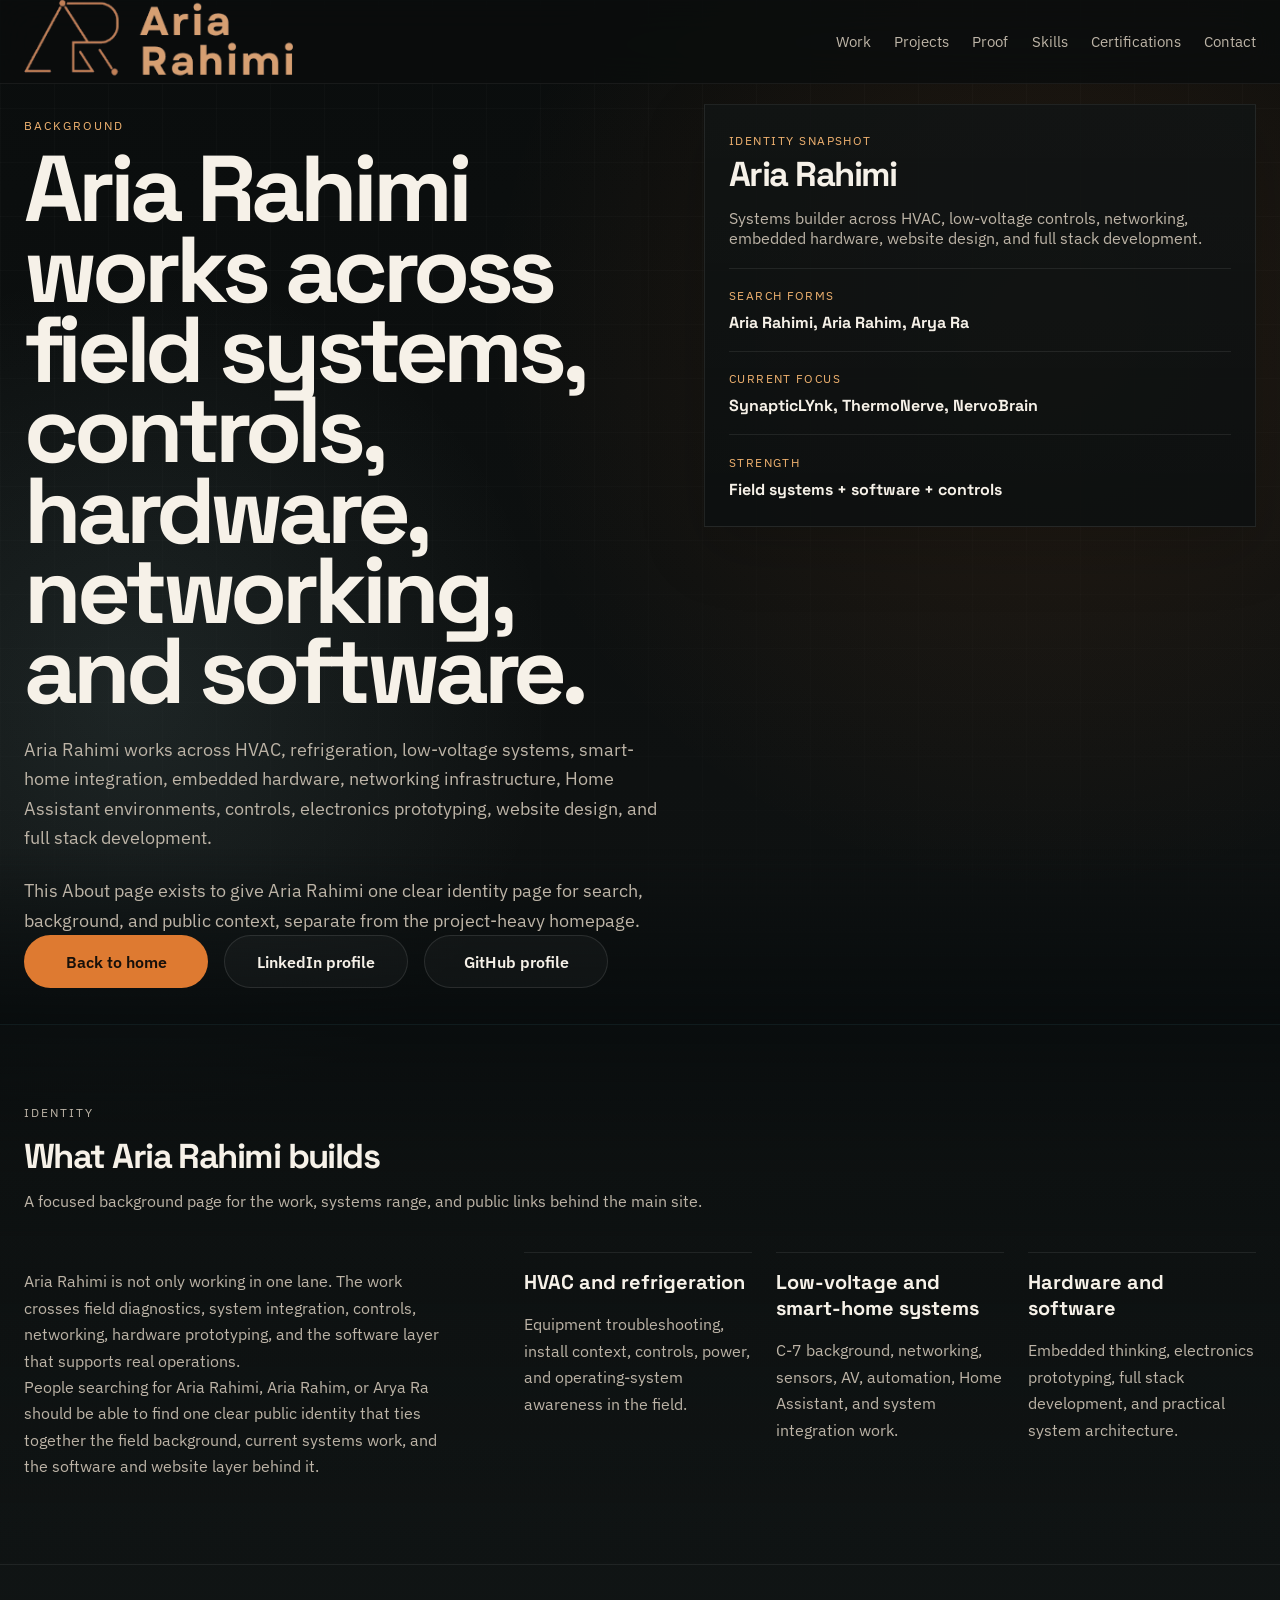
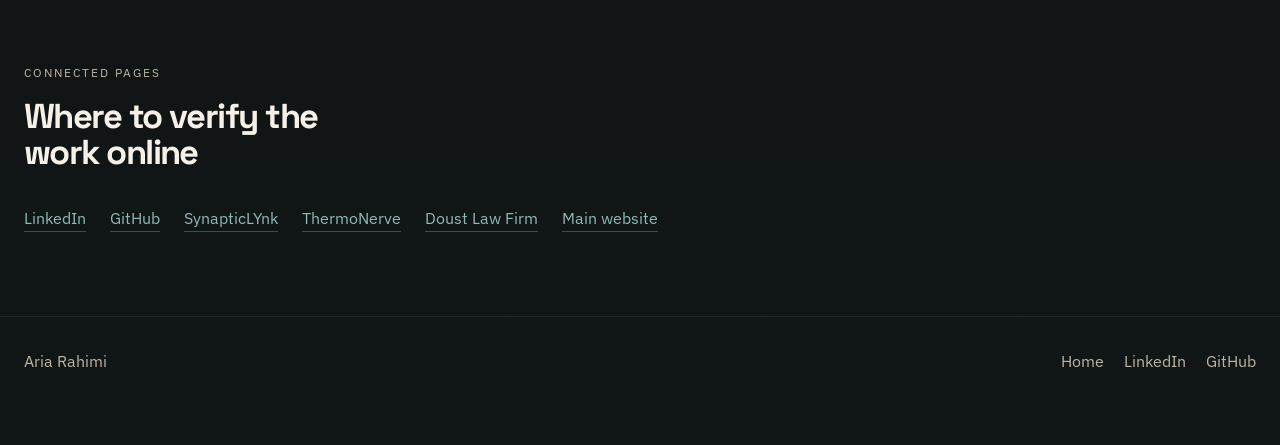
==== about-aria-rahimi.html @ 924e5dc5 "Refine about page layout and favicon" ====
<!DOCTYPE html>
<html lang="en">
<head>
  <meta charset="UTF-8">
  <meta name="viewport" content="width=device-width, initial-scale=1.0">
  <title>About Aria Rahimi | HVAC, Low Voltage, Networking, Embedded Systems, Full Stack Development</title>
  <meta
    name="description"
    content="About Aria Rahimi, also searched as Aria Rahim and Arya Ra, a systems builder working across HVAC, low-voltage systems, networking, smart-home integration, embedded hardware, website design, and full stack development."
  >
  <meta name="author" content="Aria Rahimi">
  <meta name="robots" content="index, follow">
  <meta name="theme-color" content="#101313">
  <link rel="canonical" href="https://ariarahimi.com/about-aria-rahimi.html">
  <meta property="og:title" content="About Aria Rahimi | HVAC, Low Voltage, Networking, Embedded Systems, Full Stack Development">
  <meta
    property="og:description"
    content="About Aria Rahimi, a systems builder across HVAC, refrigeration, low-voltage systems, embedded hardware, networking, website design, and full stack development."
  >
  <meta property="og:type" content="profile">
  <meta property="og:url" content="https://ariarahimi.com/about-aria-rahimi.html">
  <meta property="og:image" content="https://ariarahimi.com/og-image.svg">
  <meta property="og:image:alt" content="Aria Rahimi systems builder preview">
  <meta name="twitter:card" content="summary_large_image">
  <meta name="twitter:title" content="About Aria Rahimi | HVAC, Low Voltage, Networking, Embedded Systems, Full Stack Development">
  <meta
    name="twitter:description"
    content="Identity and background page for Aria Rahimi, also searched as Aria Rahim and Arya Ra, across field systems, controls, hardware, networking, website design, and software."
  >
  <meta name="twitter:image" content="https://ariarahimi.com/og-image.svg">
  <link rel="preconnect" href="https://fonts.googleapis.com">
  <link rel="preconnect" href="https://fonts.gstatic.com" crossorigin>
  <link
    href="https://fonts.googleapis.com/css2?family=IBM+Plex+Sans:wght@400;500;600&family=Space+Grotesk:wght@500;700&display=swap"
    rel="stylesheet"
  >
  <link rel="icon" type="image/svg+xml" href="favicon.svg">
  <link rel="stylesheet" href="styles.css">
  <script type="application/ld+json">
    {
      "@context": "https://schema.org",
      "@type": "ProfilePage",
      "@id": "https://ariarahimi.com/about-aria-rahimi.html#page",
      "url": "https://ariarahimi.com/about-aria-rahimi.html",
      "name": "About Aria Rahimi",
      "mainEntity": {
        "@type": "Person",
        "@id": "https://ariarahimi.com/#person",
        "name": "Aria Rahimi",
        "alternateName": ["Aria Rahim", "Arya Ra"],
        "jobTitle": "Systems Builder",
        "description": "Aria Rahimi is a systems builder working across HVAC, refrigeration, low-voltage controls, embedded hardware, networking, smart-home systems, website design, and full stack development.",
        "knowsAbout": [
          "HVAC",
          "Refrigeration",
          "Low-voltage systems",
          "Smart-home integration",
          "Networking",
          "Embedded systems",
          "Website design",
          "Full stack development",
          "Home Assistant",
          "Electronics prototyping"
        ],
        "sameAs": [
          "https://github.com/khalkhali",
          "https://www.linkedin.com/in/arya-ra-96177697/",
          "https://synapticlynk.com/",
          "https://thermonerv.com/"
        ]
      }
    }
  </script>
</head>
<body class="about-page">
  <header class="site-header">
    <div class="header-inner">
      <a class="brand" href="index.html" aria-label="Aria Rahimi home">
        <img class="brand-mark" src="assets/aria-rahimi-logo-header.png" alt="Aria Rahimi">
        <span class="sr-only">Aria Rahimi</span>
      </a>
      <nav class="site-nav" aria-label="Primary">
        <a href="index.html#work">Work</a>
        <a href="index.html#projects">Projects</a>
        <a href="index.html#proof">Proof</a>
        <a href="index.html#skills">Skills</a>
        <a href="index.html#certifications">Certifications</a>
        <a href="index.html#contact">Contact</a>
      </nav>
    </div>
  </header>

  <main>
    <section class="hero reveal about-hero">
      <div class="hero-inner">
        <div class="hero-copy">
          <p class="eyebrow">Background</p>
          <h1>Aria Rahimi works across field systems, controls, hardware, networking, and software.</h1>
          <p class="hero-text">
            Aria Rahimi works across HVAC, refrigeration, low-voltage systems, smart-home integration, embedded hardware,
            networking infrastructure, Home Assistant environments, controls, electronics prototyping, website design, and full stack development.
          </p>
          <p class="hero-text">
            This About page exists to give Aria Rahimi one clear identity page for search, background, and public context, separate from the project-heavy homepage.
          </p>
          <div class="hero-actions">
            <a class="button button-primary" href="index.html">Back to home</a>
            <a class="button button-secondary" href="https://www.linkedin.com/in/arya-ra-96177697/" target="_blank" rel="noreferrer">LinkedIn profile</a>
            <a class="button button-secondary" href="https://github.com/khalkhali" target="_blank" rel="noreferrer">GitHub profile</a>
          </div>
        </div>

        <div class="hero-canvas" aria-hidden="true">
          <div class="about-identity-panel">
            <span class="contact-label">Identity snapshot</span>
            <h2>Aria Rahimi</h2>
            <p>Systems builder across HVAC, low-voltage controls, networking, embedded hardware, website design, and full stack development.</p>
            <div class="about-identity-grid">
              <div>
                <span class="surface-label">Search forms</span>
                <strong>Aria Rahimi, Aria Rahim, Arya Ra</strong>
              </div>
              <div>
                <span class="surface-label">Current focus</span>
                <strong>SynapticLYnk, ThermoNerve, NervoBrain</strong>
              </div>
              <div>
                <span class="surface-label">Strength</span>
                <strong>Field systems + software + controls</strong>
              </div>
            </div>
          </div>
        </div>
      </div>
    </section>

    <section class="section reveal">
      <div class="section-inner">
        <div class="section-heading">
          <p class="eyebrow">Identity</p>
          <h2>What Aria Rahimi builds</h2>
          <p>A focused background page for the work, systems range, and public links behind the main site.</p>
        </div>
        <div class="work-layout">
          <div class="work-intro">
          <p>
            Aria Rahimi is not only working in one lane. The work crosses field diagnostics, system integration,
            controls, networking, hardware prototyping, and the software layer that supports real operations.
          </p>
          <p>
            People searching for Aria Rahimi, Aria Rahim, or Arya Ra should be able to find one clear public identity that ties together the field background,
            current systems work, and the software and website layer behind it.
          </p>
          </div>
          <div class="work-grid">
            <div>
              <h3>HVAC and refrigeration</h3>
              <p>Equipment troubleshooting, install context, controls, power, and operating-system awareness in the field.</p>
            </div>
            <div>
              <h3>Low-voltage and smart-home systems</h3>
              <p>C-7 background, networking, sensors, AV, automation, Home Assistant, and system integration work.</p>
            </div>
            <div>
              <h3>Hardware and software</h3>
              <p>Embedded thinking, electronics prototyping, full stack development, and practical system architecture.</p>
            </div>
          </div>
        </div>
      </div>
    </section>

    <section class="section reveal">
      <div class="section-inner public-surfaces">
        <div class="section-heading">
          <p class="eyebrow">Connected pages</p>
          <h2>Where to verify the work online</h2>
        </div>
        <div class="proof-links">
          <a href="https://www.linkedin.com/in/arya-ra-96177697/" target="_blank" rel="noreferrer">LinkedIn</a>
          <a href="https://github.com/khalkhali" target="_blank" rel="noreferrer">GitHub</a>
          <a href="https://synapticlynk.com/" target="_blank" rel="noreferrer">SynapticLYnk</a>
          <a href="https://thermonerv.com/" target="_blank" rel="noreferrer">ThermoNerve</a>
          <a href="https://www.doustlawfirm.com/" target="_blank" rel="noreferrer">Doust Law Firm</a>
          <a href="index.html">Main website</a>
        </div>
      </div>
    </section>
  </main>

  <footer class="site-footer">
      <div class="footer-inner">
        <p>Aria Rahimi</p>
        <div class="footer-links">
          <a href="index.html">Home</a>
          <a href="https://www.linkedin.com/in/arya-ra-96177697/" target="_blank" rel="noreferrer">LinkedIn</a>
          <a href="https://github.com/khalkhali" target="_blank" rel="noreferrer">GitHub</a>
        </div>
      </div>
  </footer>

  <script src="script.js"></script>
</body>
</html>
---- styles.css ----
:root {
  --bg: #0e1111;
  --bg-deep: #090b0b;
  --surface: rgba(255, 255, 255, 0.035);
  --surface-strong: rgba(255, 255, 255, 0.055);
  --line: rgba(255, 255, 255, 0.1);
  --line-strong: rgba(255, 255, 255, 0.18);
  --text: #f6f1e8;
  --muted: #bdb4a7;
  --accent: #de7a31;
  --accent-soft: #f0b270;
  --cool: #90b9ba;
  --section-max: 1320px;
}

* {
  box-sizing: border-box;
}

html {
  scroll-behavior: smooth;
}

body {
  margin: 0;
  min-height: 100vh;
  font-family: "IBM Plex Sans", sans-serif;
  color: var(--text);
  background:
    radial-gradient(circle at 82% 16%, rgba(222, 122, 49, 0.12), transparent 28%),
    radial-gradient(circle at 10% 34%, rgba(144, 185, 186, 0.12), transparent 24%),
    linear-gradient(180deg, #0a0d0d 0%, #0e1111 38%, #111616 100%);
}

body::before {
  content: "";
  position: fixed;
  inset: 0;
  pointer-events: none;
  background-image:
    linear-gradient(rgba(255, 255, 255, 0.022) 1px, transparent 1px),
    linear-gradient(90deg, rgba(255, 255, 255, 0.022) 1px, transparent 1px);
  background-size: 54px 54px;
  mask-image: linear-gradient(180deg, rgba(0, 0, 0, 0.95), rgba(0, 0, 0, 0.35));
}

.site-header {
  position: sticky;
  top: 0;
  z-index: 20;
  border-bottom: 1px solid rgba(255, 255, 255, 0.06);
  backdrop-filter: blur(18px);
  background: rgba(10, 13, 13, 0.8);
}

.header-inner,
.section-inner,
.footer-inner {
  width: min(calc(100% - 3rem), var(--section-max));
  margin: 0 auto;
}

.header-inner {
  min-height: 82px;
  display: flex;
  justify-content: space-between;
  align-items: center;
  gap: 2rem;
}

.brand,
.site-nav a,
.proof-links a,
.footer-links a {
  color: var(--text);
  text-decoration: none;
}

.brand {
  display: flex;
  align-items: center;
  flex-shrink: 0;
}

.brand-mark {
  display: block;
  width: clamp(12.5rem, 21vw, 18.25rem);
  height: auto;
}

.brand-name,
.brand-role {
  display: block;
}

.brand-name {
  font-family: "Space Grotesk", sans-serif;
  font-size: 1.2rem;
  letter-spacing: -0.03em;
}

.brand-role {
  margin-top: 0.2rem;
  color: var(--muted);
  font-size: 0.72rem;
  letter-spacing: 0.14em;
  text-transform: uppercase;
}

.sr-only {
  position: absolute;
  width: 1px;
  height: 1px;
  padding: 0;
  margin: -1px;
  overflow: hidden;
  clip: rect(0, 0, 0, 0);
  white-space: nowrap;
  border: 0;
}

.site-nav {
  display: flex;
  align-items: center;
  gap: 1.45rem;
  flex-wrap: wrap;
}

.site-nav a {
  color: var(--muted);
  font-size: 0.95rem;
}

.hero {
  position: relative;
  min-height: calc(100svh - 82px);
  padding: 0.6rem 0 1.6rem;
  overflow: clip;
}

.hero-inner {
  width: min(calc(100% - 3rem), calc(var(--section-max) + 100px));
  margin: 0 auto;
  position: relative;
  z-index: 2;
  min-height: max(calc(100svh - 82px - 0.2rem), 42rem);
  display: flex;
  align-items: flex-start;
}

.hero-copy {
  position: relative;
  z-index: 3;
  width: 100%;
  display: grid;
  grid-template-columns: 1fr;
  grid-template-rows: auto auto 1fr;
  align-items: stretch;
  min-height: 100%;
  padding: 0.85rem 0 0.25rem;
  text-align: left;
}

.hero-copy-primary {
  grid-row: 1;
  justify-self: start;
  align-self: start;
  max-width: 43rem;
  margin-bottom: 0;
}

.hero-copy-secondary {
  grid-row: 2;
  justify-self: center;
  width: min(100%, 46rem);
  display: flex;
  flex-direction: column;
  align-items: center;
  margin-top: clamp(0.7rem, 2.8vh, 1.7rem);
  text-align: center;
}

.hero-tech-stack {
  position: absolute;
  top: 4.2rem;
  right: 0;
  z-index: 3;
  width: min(31rem, 35vw);
  display: flex;
  flex-direction: column;
  align-items: flex-start;
  gap: 1rem;
}

.hero-tech-kicker {
  color: rgba(192, 238, 245, 0.78);
  font-size: 0.78rem;
  letter-spacing: 0.16em;
  text-transform: uppercase;
}

.hero-tech-orbit {
  position: relative;
  width: 100%;
  aspect-ratio: 1;
}

.hero-tech-rings {
  position: absolute;
  inset: 0;
  width: 100%;
  height: 100%;
  overflow: visible;
  animation: orbit-drift 30s linear infinite;
}

.hero-tech-ring,
.hero-tech-axis {
  fill: none;
  stroke-linecap: round;
}

.hero-tech-ring-outer {
  stroke: rgba(222, 122, 49, 0.28);
  stroke-width: 8.5;
  stroke-dasharray: 10 18;
}

.hero-tech-ring-mid {
  stroke: rgba(240, 178, 112, 0.24);
  stroke-width: 7.25;
}

.hero-tech-ring-core {
  stroke: rgba(255, 179, 71, 0.24);
  stroke-width: 6.25;
}

.hero-tech-axis {
  stroke: rgba(240, 178, 112, 0.3);
  stroke-width: 6.75;
}

.hero-tech-node-dot {
  fill: #f0b270;
  filter: drop-shadow(0 0 8px rgba(240, 178, 112, 0.82));
}

.hero-tech-node-dot-warm {
  fill: #df7d31;
  filter: drop-shadow(0 0 8px rgba(223, 125, 49, 0.78));
}

.hero-tech-core {
  position: absolute;
  inset: 50% auto auto 50%;
  width: 10.8rem;
  padding: 1rem 1rem 0.95rem;
  border: 1px solid rgba(240, 178, 112, 0.22);
  background:
    linear-gradient(180deg, rgba(255, 255, 255, 0.03), rgba(255, 255, 255, 0.008)),
    rgba(8, 12, 14, 0.5);
  backdrop-filter: blur(12px);
  box-shadow: 0 16px 38px rgba(0, 0, 0, 0.14);
  text-align: center;
  transform: translate(-50%, -50%);
}

.hero-tech-core span {
  color: rgba(240, 206, 163, 0.8);
  font-size: 0.72rem;
  letter-spacing: 0.14em;
  text-transform: uppercase;
}

.hero-tech-core strong {
  display: block;
  margin-top: 0.45rem;
  font-size: 1.28rem;
  letter-spacing: -0.03em;
}

.hero-tech-core p {
  margin: 0.45rem 0 0;
  color: var(--muted);
  font-size: 0.82rem;
  line-height: 1.5;
}

.hero-tech-track {
  position: absolute;
  inset: 0;
  animation-timing-function: linear;
  animation-iteration-count: infinite;
}

.hero-tech-track-outer {
  animation-name: tech-orbit;
  animation-duration: 30s;
}

.hero-tech-track-mid {
  animation-name: tech-orbit-reverse;
  animation-duration: 26s;
}

.hero-tech-track-diagonal {
  animation-name: tech-orbit;
  animation-duration: 34s;
}

.hero-tech-track-slow {
  animation-duration: 34s;
}

.hero-tech-track-fast {
  animation-duration: 24s;
}

.hero-tech-track-reverse {
  animation-name: tech-orbit-reverse;
}

.hero-tech-track-outer .hero-tech-node {
  animation: tech-counter-orbit 30s linear infinite;
}

.hero-tech-track-mid .hero-tech-node {
  animation: tech-counter-orbit-reverse 26s linear infinite;
}

.hero-tech-track-diagonal .hero-tech-node {
  animation: tech-counter-orbit 24s linear infinite;
}

.hero-tech-node {
  position: absolute;
  width: 11.8rem;
  padding: 0.9rem 1rem 0.8rem;
  border: 1px solid rgba(240, 178, 112, 0.16);
  background:
    linear-gradient(180deg, rgba(255, 255, 255, 0.032), rgba(255, 255, 255, 0.01)),
    rgba(8, 12, 14, 0.46);
  backdrop-filter: blur(10px);
  box-shadow: 0 14px 34px rgba(0, 0, 0, 0.14);
  transform-origin: center center;
}

.hero-tech-node strong {
  display: block;
  font-size: 1.08rem;
  letter-spacing: -0.02em;
}

.hero-tech-node span {
  display: block;
  margin-top: 0.3rem;
  color: var(--muted);
  font-size: 0.84rem;
  line-height: 1.45;
}

.hero-tech-node-top {
  top: 0.25rem;
  left: 50%;
  transform: translateX(-50%);
}

.hero-tech-node-right {
  top: 4.9rem;
  right: -1rem;
}

.hero-tech-node-left {
  left: -1rem;
  bottom: 2rem;
}

.hero::after {
  content: "";
  position: absolute;
  left: 0;
  right: 0;
  bottom: -1px;
  height: 11rem;
  z-index: 1;
  pointer-events: none;
  background: linear-gradient(
    180deg,
    rgba(9, 13, 14, 0) 0%,
    rgba(9, 13, 14, 0.46) 42%,
    rgba(8, 12, 13, 0.92) 100%
  );
}

.eyebrow {
  margin: 0 0 1rem;
  color: var(--accent-soft);
  font-size: 0.78rem;
  letter-spacing: 0.16em;
  text-transform: uppercase;
}

h1,
h2,
h3,
strong {
  font-family: "Space Grotesk", sans-serif;
}

h1 {
  margin: 0;
  max-width: 12ch;
  font-size: clamp(3.35rem, 7.3vw, 6.35rem);
  line-height: 0.86;
  letter-spacing: -0.055em;
  text-align: left;
}

h2 {
  margin: 0;
  font-size: clamp(2.05rem, 2.7vw, 3.2rem);
  line-height: 1.04;
  letter-spacing: -0.045em;
}

h3 {
  margin: 0 0 0.5rem;
  font-size: 1.25rem;
}

.hero-text,
.section p,
.project-body p,
.background-list,
.contact-note,
.systems-copy p {
  color: var(--muted);
  line-height: 1.65;
}

.hero-text {
  max-width: 39rem;
  margin: 1.45rem 0 0;
  font-size: 1.12rem;
  text-align: left;
}

.hero-text-secondary {
  margin: 0 auto 1.2rem;
  text-align: center;
}

.hero-actions {
  display: flex;
  gap: 1rem;
  flex-wrap: wrap;
  justify-content: center;
  margin-top: 0;
}

.button {
  display: inline-flex;
  align-items: center;
  justify-content: center;
  min-width: 11.5rem;
  padding: 0.95rem 1.3rem;
  border-radius: 999px;
  border: 1px solid transparent;
  font-weight: 600;
  text-decoration: none;
}

.button-primary {
  background: var(--accent);
  color: #17100a;
}

.button-secondary {
  color: var(--text);
  background: rgba(255, 255, 255, 0.03);
  border-color: var(--line);
}

.hero-signals {
  display: flex;
  gap: 0.8rem;
  flex-wrap: wrap;
  justify-content: center;
  margin-top: 1.35rem;
}

.hero-signals span,
.systems-track span {
  padding: 0.55rem 0.82rem;
  border: 1px solid rgba(255, 255, 255, 0.08);
  background: rgba(255, 255, 255, 0.03);
  color: var(--muted);
  text-transform: lowercase;
}

.hero-canvas {
  position: absolute;
  inset: -1.5rem -8vw 0;
  z-index: 1;
  pointer-events: none;
  overflow: hidden;
  opacity: 0.78;
}

.hero-canvas-glow {
  position: absolute;
  inset: -4% -2%;
  border-radius: 999px;
  background:
    radial-gradient(circle at 52% 18%, rgba(255, 179, 71, 0.14), transparent 24%),
    radial-gradient(circle at 72% 42%, rgba(223, 125, 49, 0.13), transparent 18%),
    radial-gradient(circle at 36% 74%, rgba(240, 178, 112, 0.1), transparent 20%);
  filter: blur(64px);
}

.hero-graphic {
  position: absolute;
  top: 50%;
  left: 50%;
  z-index: 1;
  width: clamp(104rem, 138vw, 184rem);
  height: auto;
  max-width: none;
  overflow: visible;
  opacity: 0.9;
  transform: translate(-50%, -50%);
}

.pcb-grid-line,
.pcb-trace,
.pcb-trace-live,
.pcb-bus,
.pcb-branch {
  fill: none;
  stroke-linecap: round;
  stroke-linejoin: round;
}

.pcb-board {
  fill: rgba(8, 14, 20, 0.72);
  stroke: rgba(240, 178, 112, 0.2);
  stroke-width: 2;
}

.pcb-board-inner {
  fill: rgba(9, 16, 22, 0.82);
  stroke: rgba(255, 255, 255, 0.06);
  stroke-width: 1.5;
}

.pcb-board-bloom {
  animation: pulse-glow 4.8s ease-in-out infinite;
}

.pcb-grid-line {
  stroke: rgba(137, 106, 76, 0.22);
  stroke-width: 0.75;
}

.pcb-trace,
.pcb-branch {
  stroke: rgba(122, 94, 67, 0.5);
  stroke-width: 2.6;
}

.pcb-bus {
  stroke: rgba(240, 178, 112, 0.14);
  stroke-width: 1.3;
  stroke-dasharray: 4 16;
}

.pcb-bus.faint {
  opacity: 0.56;
}

.pcb-trace-live {
  stroke: url(#pcb-trace-gradient);
  stroke-width: 1.55;
  stroke-dasharray: 10 180;
  animation: trace-run 5.4s linear infinite;
  filter: drop-shadow(0 0 6px rgba(223, 125, 49, 0.5));
}

.trace-delay-1 { animation-delay: 0.45s; }
.trace-delay-2 { animation-delay: 0.9s; }
.trace-delay-3 { animation-delay: 1.3s; }
.trace-delay-4 { animation-delay: 1.75s; }

.section {
  position: relative;
  padding: 5.25rem 0;
  border-top: 1px solid rgba(255, 255, 255, 0.07);
}

.hero + .section {
  padding-top: 4rem;
  border-top-color: rgba(114, 211, 225, 0.08);
  background: linear-gradient(
    180deg,
    rgba(8, 12, 13, 0.72) 0%,
    rgba(10, 14, 14, 0.32) 26%,
    rgba(14, 17, 17, 0) 100%
  );
}

.section-heading {
  margin-bottom: 2.35rem;
  text-align: left;
}

.section h2 {
  max-width: 19ch;
  text-wrap: pretty;
}

.section-heading .eyebrow,
.section-heading p {
  text-align: left;
}

.section-heading p {
  max-width: 44rem;
  margin-top: 0.85rem;
}

.work-layout {
  display: grid;
  grid-template-columns: 0.78fr 1.22fr;
  gap: 2rem;
  align-items: start;
}

.work-intro {
  padding-top: 1rem;
}

.work-intro p {
  max-width: 26rem;
  margin: 0;
}

.work-grid {
  display: grid;
  grid-template-columns: repeat(3, minmax(0, 1fr));
  gap: 1.5rem;
}

.work-grid > div {
  padding-top: 1rem;
  border-top: 1px solid rgba(255, 255, 255, 0.08);
}

.reality-strip,
.systems-track {
  display: flex;
  gap: 0.8rem;
  flex-wrap: wrap;
}

.reality-strip {
  margin-top: 1.8rem;
}

.reality-strip span {
  padding: 0.58rem 0.82rem;
  border: 1px solid rgba(255, 255, 255, 0.08);
  background: rgba(255, 255, 255, 0.02);
  color: var(--muted);
  font-size: 0.9rem;
}

.projects-list {
  margin-top: 0.8rem;
}

.project-row {
  display: grid;
  grid-template-columns: 5rem 1fr 12rem;
  gap: 1rem;
  padding: 1.25rem 0;
  border-top: 1px solid rgba(255, 255, 255, 0.08);
  align-items: start;
}

.project-row:last-child {
  border-bottom: 1px solid rgba(255, 255, 255, 0.08);
}

.project-kicker {
  color: var(--accent-soft);
  font-family: "Space Grotesk", sans-serif;
  font-size: 0.95rem;
}

.project-note {
  color: var(--muted);
  font-size: 0.82rem;
  letter-spacing: 0.08em;
  text-transform: uppercase;
  text-align: right;
}

.proof-stage {
  display: grid;
  grid-template-columns: minmax(0, 1.12fr) minmax(0, 0.88fr);
  gap: 1rem;
  align-items: stretch;
}

.proof-panel {
  position: relative;
  overflow: hidden;
  min-height: 17rem;
  padding: 1rem;
  border: 1px solid rgba(255, 255, 255, 0.08);
  background:
    linear-gradient(180deg, rgba(255, 255, 255, 0.032), rgba(255, 255, 255, 0.015)),
    rgba(8, 11, 11, 0.9);
}

.proof-panel::before {
  content: "";
  position: absolute;
  inset: 0;
  background:
    linear-gradient(135deg, rgba(144, 185, 186, 0.08), transparent 30%),
    linear-gradient(315deg, rgba(222, 122, 49, 0.09), transparent 32%);
  pointer-events: none;
}

.proof-panel-software {
  grid-row: span 2;
  min-height: 37rem;
}

.proof-meta,
.proof-caption,
.surface-frame,
.hardware-frame,
.bench-frame,
.bench-photo {
  position: relative;
  z-index: 1;
}

.proof-meta {
  display: flex;
  justify-content: space-between;
  gap: 1rem;
  flex-wrap: wrap;
  color: var(--muted);
  font-size: 0.78rem;
  letter-spacing: 0.08em;
  text-transform: uppercase;
}

.proof-caption {
  margin: 1rem 0 0;
  max-width: none;
  color: var(--muted);
  font-size: 1.12rem;
  line-height: 1.82;
}

.proof-caption p {
  margin: 0;
}

.proof-caption p + p {
  margin-top: 0.95rem;
}

.proof-panel-software .proof-caption {
  margin-top: 1rem;
}

.surface-frame,
.hardware-frame,
.bench-frame,
.bench-photo {
  margin-top: 1rem;
  border: 1px solid rgba(255, 255, 255, 0.08);
  background: rgba(9, 12, 12, 0.9);
}

.surface-frame {
  min-height: 30rem;
  overflow: hidden;
}

.surface-frame::after,
.hardware-frame::after,
.bench-frame::after,
.bench-photo::after {
  content: "";
  position: absolute;
  inset: -40% 0 auto;
  height: 40%;
  background: linear-gradient(180deg, rgba(255, 255, 255, 0), rgba(255, 255, 255, 0.08), rgba(255, 255, 255, 0));
  opacity: 0.28;
  transform: translateY(-150%);
  animation: panel-sweep 8s ease-in-out infinite;
  pointer-events: none;
}

.surface-topbar {
  display: flex;
  align-items: center;
  justify-content: space-between;
  gap: 1rem;
  min-height: 3.2rem;
  padding: 0 1rem;
  border-bottom: 1px solid rgba(255, 255, 255, 0.07);
  background: rgba(255, 255, 255, 0.025);
}

.surface-dots {
  display: flex;
  gap: 0.42rem;
}

.surface-dots span {
  width: 0.6rem;
  height: 0.6rem;
  border-radius: 999px;
  background: rgba(255, 255, 255, 0.2);
}

.surface-title {
  color: var(--muted);
  font-size: 0.78rem;
  letter-spacing: 0.08em;
  text-transform: uppercase;
}

.surface-layout {
  display: grid;
  grid-template-columns: 5.8rem 1fr;
  min-height: calc(30rem - 3.2rem);
}

.surface-rail {
  display: grid;
  align-content: start;
  gap: 0.8rem;
  padding: 1rem 0.85rem;
  border-right: 1px solid rgba(255, 255, 255, 0.07);
  color: var(--muted);
  font-size: 0.8rem;
  letter-spacing: 0.06em;
  text-transform: uppercase;
}

.surface-main {
  padding: 1rem;
}

.surface-status {
  display: flex;
  gap: 0.65rem;
  flex-wrap: wrap;
}

.status-pill {
  padding: 0.4rem 0.7rem;
  border: 1px solid rgba(255, 255, 255, 0.08);
  color: var(--muted);
  font-size: 0.75rem;
  letter-spacing: 0.08em;
  text-transform: uppercase;
}

.status-pill-live {
  border-color: rgba(222, 122, 49, 0.28);
  color: var(--accent-soft);
}

.surface-wave {
  display: grid;
  grid-template-columns: repeat(12, minmax(0, 1fr));
  align-items: end;
  gap: 0.6rem;
  min-height: 10rem;
  margin-top: 1.2rem;
  padding: 1.1rem 0;
  border-top: 1px solid rgba(255, 255, 255, 0.06);
  border-bottom: 1px solid rgba(255, 255, 255, 0.06);
}

.surface-wave span {
  display: block;
  height: var(--bar);
  min-height: 1.4rem;
  background: linear-gradient(180deg, rgba(144, 185, 186, 0.28), rgba(222, 122, 49, 0.88));
  animation: wave-breathe 4.8s ease-in-out infinite;
}

.surface-wave span:nth-child(2n) {
  animation-delay: 0.22s;
}

.surface-wave span:nth-child(3n) {
  animation-delay: 0.46s;
}

.surface-columns {
  display: grid;
  grid-template-columns: repeat(4, minmax(0, 1fr));
  gap: 1rem;
  margin-top: 1.2rem;
}

.surface-columns > div {
  padding-top: 1rem;
  border-top: 1px solid rgba(255, 255, 255, 0.06);
}

.surface-label {
  color: var(--accent-soft);
  font-size: 0.72rem;
  letter-spacing: 0.12em;
  text-transform: uppercase;
}

.surface-columns strong,
.bench-panel strong {
  display: block;
  margin-top: 0.5rem;
  font-size: 1.05rem;
}

.surface-columns p {
  margin: 0.6rem 0 0;
  color: var(--muted);
  line-height: 1.55;
}

.hardware-frame {
  display: grid;
  grid-template-columns: 11rem 1fr;
  gap: 1rem;
  min-height: 21rem;
  padding: 1rem;
}

.hardware-stack {
  display: grid;
  gap: 0.9rem;
}

.rack-module {
  min-height: 5.15rem;
  padding: 0.95rem;
  border: 1px solid rgba(255, 255, 255, 0.08);
  background: rgba(255, 255, 255, 0.025);
}

.rack-module span {
  color: var(--muted);
  font-size: 0.76rem;
  letter-spacing: 0.08em;
  text-transform: uppercase;
}

.rack-module strong {
  display: block;
  margin-top: 0.45rem;
  font-size: 1.25rem;
}

.rack-module-accent {
  border-color: rgba(222, 122, 49, 0.28);
}

.control-map {
  width: 100%;
  height: 100%;
  min-height: 17rem;
}

.control-grid-line,
.control-trace,
.control-trace-live {
  fill: none;
  stroke-linecap: round;
  stroke-linejoin: round;
}

.control-board {
  fill: rgba(10, 18, 24, 0.72);
  stroke: rgba(120, 245, 255, 0.18);
  stroke-width: 1.5;
}

.control-board-inner {
  fill: rgba(9, 16, 22, 0.86);
  stroke: rgba(255, 255, 255, 0.05);
  stroke-width: 1.2;
}

.control-grid-line {
  stroke: rgba(196, 142, 85, 0.2);
  stroke-width: 1.2;
  stroke-dasharray: 4 10;
}

.control-trace {
  stroke: rgba(131, 97, 64, 0.72);
  stroke-width: 2.9;
}

.control-trace-delay {
  animation-delay: 0.38s;
}

.control-trace-delay-2 {
  animation-delay: 0.76s;
}

.control-trace-live {
  stroke: url(#control-pcb-gradient);
  stroke-width: 1.65;
  stroke-dasharray: 10 112;
  animation: trace-run 3.7s linear infinite;
  filter: drop-shadow(0 0 6px rgba(223, 125, 49, 0.68));
}

.control-chip {
  fill: rgba(13, 22, 30, 0.96);
  stroke: rgba(240, 178, 112, 0.24);
  stroke-width: 1.3;
}

.control-chip-core {
  stroke: rgba(255, 179, 71, 0.36);
}

.bench-photo {
  overflow: hidden;
}

.bench-photo img {
  display: block;
  width: 100%;
  height: auto;
  min-height: 23rem;
  object-fit: cover;
}

.about-photo {
  width: min(100%, 44rem);
}

.about-photo img {
  min-height: 0;
}

.about-identity-panel {
  width: min(100%, 44rem);
  padding: 1.5rem;
  border: 1px solid rgba(255, 255, 255, 0.08);
  background:
    linear-gradient(180deg, rgba(255, 255, 255, 0.032), rgba(255, 255, 255, 0.015)),
    rgba(9, 12, 12, 0.88);
  box-shadow: 0 22px 60px rgba(0, 0, 0, 0.18);
}

.about-identity-panel h2 {
  width: auto;
  margin: 0.55rem 0 0;
}

.about-identity-panel p {
  margin: 0.9rem 0 0;
  color: var(--muted);
}

.about-identity-grid {
  display: grid;
  gap: 1rem;
  margin-top: 1.25rem;
}

.about-identity-grid > div {
  padding-top: 0.95rem;
  border-top: 1px solid rgba(255, 255, 255, 0.08);
}

.about-identity-grid strong {
  display: block;
  margin-top: 0.45rem;
  font-size: 1rem;
  line-height: 1.5;
}

.about-page .about-hero {
  min-height: auto;
  padding: 1.25rem 0 2rem;
  overflow: visible;
}

.about-page .hero-inner {
  width: min(calc(100% - 3rem), var(--section-max));
  min-height: auto;
  display: grid;
  grid-template-columns: minmax(0, 1.08fr) minmax(20rem, 0.92fr);
  gap: 2rem;
  align-items: start;
}

.about-page .hero-copy {
  display: block;
  min-height: auto;
  padding: 0.85rem 0 0.25rem;
}

.about-page .hero-copy .hero-text {
  max-width: 42rem;
}

.about-page .hero-actions {
  justify-content: flex-start;
}

.about-page .hero-canvas {
  position: relative;
  inset: auto;
  z-index: 2;
  min-height: auto;
  overflow: visible;
  opacity: 1;
  pointer-events: auto;
}

.systems-layout {
  display: grid;
  grid-template-columns: 0.82fr 1.18fr;
  gap: 2rem;
  align-items: center;
}

.systems-copy p {
  max-width: 39rem;
}

.systems-track {
  margin-top: 2rem;
}

.method-list {
  display: grid;
  grid-template-columns: repeat(3, minmax(0, 1fr));
  gap: 1rem;
}

.method-step {
  min-height: 15rem;
  padding: 1.35rem 1.2rem 1.15rem;
  border: 1px solid rgba(255, 255, 255, 0.08);
  background:
    linear-gradient(180deg, rgba(255, 255, 255, 0.028), rgba(255, 255, 255, 0.012)),
    rgba(9, 12, 12, 0.85);
}

.method-index {
  color: var(--accent-soft);
  font-family: "Space Grotesk", sans-serif;
  font-size: 0.8rem;
  letter-spacing: 0.12em;
  text-transform: uppercase;
}

.method-step h3 {
  margin-top: 1.05rem;
  max-width: 12ch;
  font-size: 1.45rem;
}

.method-step p {
  margin: 0.8rem 0 0;
}

.background-layout {
  display: grid;
  grid-template-columns: 1.1fr 0.9fr;
  gap: 2rem;
  align-items: start;
}

.background-proof {
  display: grid;
  gap: 1.4rem;
}

.skills-layout,
.credentials-grid {
  display: grid;
  gap: 1rem;
}

.skills-layout {
  grid-template-columns: repeat(2, minmax(0, 1fr));
}

.credentials-grid {
  grid-template-columns: repeat(3, minmax(0, 1fr));
}

.skill-group,
.credential-card {
  padding: 1.25rem;
  border: 1px solid rgba(255, 255, 255, 0.08);
  background:
    linear-gradient(180deg, rgba(255, 255, 255, 0.03), rgba(255, 255, 255, 0.015)),
    rgba(10, 13, 13, 0.72);
}

.skill-group h3,
.credential-card h3 {
  margin: 0.45rem 0 0;
}

.skill-group p,
.credential-card p {
  margin: 0.8rem 0 0;
}

.skill-tags {
  display: flex;
  gap: 0.7rem;
  flex-wrap: wrap;
  margin-top: 1rem;
}

.skill-tags span {
  padding: 0.56rem 0.8rem;
  border: 1px solid rgba(255, 255, 255, 0.08);
  background: rgba(255, 255, 255, 0.02);
  color: var(--muted);
  font-size: 0.88rem;
}

.skills-summary {
  margin-top: 1.4rem;
  max-width: 56rem;
}

.skills-summary p {
  margin: 0;
}

.credential-card-wide {
  grid-column: span 2;
}

.credential-note,
.credential-detail {
  color: var(--muted);
}

.credential-detail {
  font-size: 0.88rem;
  letter-spacing: 0.06em;
  text-transform: uppercase;
}

.background-list {
  list-style: none;
  margin: 0;
  padding: 0;
}

.background-list li {
  padding: 1rem 0;
  border-top: 1px solid rgba(255, 255, 255, 0.08);
}

.background-list li:last-child {
  border-bottom: 1px solid rgba(255, 255, 255, 0.08);
}

.proof-facts {
  display: grid;
  gap: 0.9rem;
}

.proof-facts > div {
  padding-top: 0.95rem;
  border-top: 1px solid rgba(255, 255, 255, 0.08);
}

.proof-facts strong {
  display: block;
  margin-top: 0.5rem;
  font-size: 1.05rem;
}

.proof-links {
  display: flex;
  gap: 1rem 1.5rem;
  flex-wrap: wrap;
}

.public-surfaces h2 {
  max-width: 18ch;
}

.proof-links a {
  color: var(--cool);
  border-bottom: 1px solid rgba(144, 185, 186, 0.35);
  padding-bottom: 0.2rem;
}

.section-contact h2 {
  max-width: 14ch;
}

.contact-grid {
  display: grid;
  grid-template-columns: repeat(3, minmax(0, 1fr));
  gap: 1rem;
  margin-top: 2rem;
}

.contact-card {
  display: flex;
  flex-direction: column;
  gap: 0.45rem;
  padding: 1.25rem;
  border: 1px solid rgba(255, 255, 255, 0.08);
  background: rgba(255, 255, 255, 0.03);
  color: var(--text);
  text-decoration: none;
}

.contact-card-muted {
  opacity: 0.9;
}

.contact-label {
  color: var(--accent-soft);
  font-size: 0.76rem;
  letter-spacing: 0.12em;
  text-transform: uppercase;
}

.contact-card strong {
  font-size: 1.2rem;
}

.contact-note-panel {
  padding: 1.25rem;
  border: 1px solid rgba(255, 255, 255, 0.08);
  background: rgba(255, 255, 255, 0.02);
}

.contact-note-panel strong {
  display: block;
  margin-top: 0.45rem;
  font-size: 1.2rem;
}

.contact-note-panel p {
  margin: 0.7rem 0 0;
  color: var(--muted);
  line-height: 1.6;
}

.site-footer {
  border-top: 1px solid rgba(255, 255, 255, 0.07);
  padding: 0 0 2.5rem;
}

.footer-inner {
  min-height: 88px;
  display: flex;
  justify-content: space-between;
  align-items: center;
  gap: 1rem;
  flex-wrap: wrap;
  color: var(--muted);
}

.footer-links {
  display: flex;
  gap: 1rem 1.25rem;
  flex-wrap: wrap;
}

.footer-links a {
  color: var(--muted);
}

.reveal {
  opacity: 0;
  transform: translateY(28px);
  transition:
    opacity 700ms ease,
    transform 700ms ease;
}

.reveal.is-visible {
  opacity: 1;
  transform: translateY(0);
}

.button,
.proof-links a,
.site-nav a,
.contact-card,
.footer-links a,
.hero-canvas,
.method-step,
.proof-panel {
  transition:
    transform 220ms ease,
    color 180ms ease,
    border-color 180ms ease,
    background-color 180ms ease,
    opacity 180ms ease;
}

.button:hover,
.button:focus-visible,
.proof-links a:hover,
.proof-links a:focus-visible,
.site-nav a:hover,
.site-nav a:focus-visible,
.contact-card:hover,
.contact-card:focus-visible,
.footer-links a:hover,
.footer-links a:focus-visible {
  transform: translateY(-1px);
}

.site-nav a:hover,
.site-nav a:focus-visible,
.footer-links a:hover,
.footer-links a:focus-visible {
  color: var(--text);
}

.button-primary:hover,
.button-primary:focus-visible {
  background: #ec8a45;
}

.button-secondary:hover,
.button-secondary:focus-visible {
  border-color: rgba(255, 255, 255, 0.22);
}

.contact-card:hover,
.contact-card:focus-visible {
  border-color: rgba(255, 255, 255, 0.18);
  background: rgba(255, 255, 255, 0.05);
}

.proof-panel:hover,
.proof-panel:focus-within {
  transform: translateY(-3px);
  border-color: rgba(255, 255, 255, 0.16);
}

@keyframes signal-trace {
  to {
    stroke-dashoffset: 0;
  }
}

@keyframes trace-run {
  from {
    stroke-dashoffset: 168;
  }

  to {
    stroke-dashoffset: 0;
  }
}

@keyframes orbit-drift {
  0%,
  100% {
    transform: rotate(0deg);
  }

  50% {
    transform: rotate(4deg);
  }
}

@keyframes tech-orbit {
  from {
    transform: rotate(0deg);
  }

  to {
    transform: rotate(360deg);
  }
}

@keyframes tech-orbit-reverse {
  from {
    transform: rotate(360deg);
  }

  to {
    transform: rotate(0deg);
  }
}

@keyframes tech-counter-orbit {
  from {
    transform: rotate(0deg);
  }

  to {
    transform: rotate(-360deg);
  }
}

@keyframes tech-counter-orbit-reverse {
  from {
    transform: rotate(-360deg);
  }

  to {
    transform: rotate(0deg);
  }
}

@keyframes panel-sweep {
  0%,
  22% {
    transform: translateY(-150%);
  }

  42% {
    transform: translateY(280%);
  }

  100% {
    transform: translateY(280%);
  }
}

@keyframes wave-breathe {
  0%,
  100% {
    transform: scaleY(0.92);
    opacity: 0.82;
  }

  50% {
    transform: scaleY(1.08);
    opacity: 1;
  }
}

@keyframes node-pulse {
  0%, 100% {
    transform: scale(1);
    opacity: 0.84;
  }

  50% {
    transform: scale(1.18);
    opacity: 1;
  }
}

@keyframes pulse-glow {
  0%, 100% {
    opacity: 0.66;
    transform: scale(1);
  }

  50% {
    opacity: 1;
    transform: scale(1.06);
  }
}

@media (prefers-reduced-motion: reduce) {
  html {
    scroll-behavior: auto;
  }

  *,
  *::before,
  *::after {
    animation: none !important;
    transition: none !important;
  }
}

@media (max-width: 1100px) {
  .work-layout,
  .work-grid,
  .proof-stage,
  .systems-layout,
  .background-layout,
  .skills-layout,
  .credentials-grid,
  .contact-grid,
  .method-list {
    grid-template-columns: 1fr;
  }

  .hero {
    min-height: auto;
    padding-top: 1rem;
    padding-bottom: 1.4rem;
  }

  .section h2 {
    width: auto;
  }

  .hero-inner {
    min-height: auto;
    display: block;
  }

  .hero-copy {
    min-height: auto;
    display: flex;
    flex-direction: column;
    align-items: flex-start;
    padding: 0.7rem 0 0.35rem;
  }

  .hero-copy-primary {
    max-width: 43rem;
  }

  .hero-copy-secondary {
    position: static;
    width: 100%;
    align-items: flex-start;
    margin-top: 0.95rem;
    transform: none;
    text-align: left;
  }

  .hero-tech-stack {
    position: static;
    width: min(100%, 30rem);
    margin-top: 1.6rem;
  }

  .hero-tech-orbit {
    aspect-ratio: auto;
    display: flex;
    flex-direction: column;
    gap: 0.9rem;
  }

  .hero-tech-rings {
    display: none;
  }

  .hero-tech-track {
    position: static;
    inset: auto;
    animation: none;
  }

  .hero-tech-core,
  .hero-tech-node {
    position: static;
    width: 100%;
    transform: none;
    animation: none;
  }

  .hero-text-secondary {
    margin: 0 0 1.1rem;
    text-align: left;
  }

  .hero-actions,
  .hero-signals {
    justify-content: flex-start;
  }

  .systems-graphic {
    min-height: auto;
  }

  .proof-panel-software {
    grid-row: auto;
    min-height: 0;
  }

  .surface-layout,
  .hardware-frame,
  .surface-columns {
    grid-template-columns: 1fr;
  }

  .project-row {
    grid-template-columns: 1fr;
  }

  .project-note {
    text-align: left;
  }

  .surface-rail {
    grid-auto-flow: column;
    grid-auto-columns: max-content;
    overflow-x: auto;
    border-right: 0;
    border-bottom: 1px solid rgba(255, 255, 255, 0.07);
  }

  .background-list {
    margin-top: 0;
  }

  .credential-card-wide {
    grid-column: auto;
  }

  .about-page .hero-inner {
    grid-template-columns: 1fr;
    gap: 1.25rem;
  }

  .about-page .hero-copy {
    padding: 0.7rem 0 0.2rem;
  }
}

@media (max-width: 720px) {
  .header-inner,
  .section-inner,
  .footer-inner {
    width: min(calc(100% - 2rem), var(--section-max));
  }

  .header-inner {
    align-items: flex-start;
    flex-direction: column;
    padding: 1rem 0;
  }

  .brand-mark {
    width: min(15.5rem, 72vw);
  }

  .site-nav {
    gap: 0.8rem 1rem;
  }

  .hero {
    padding-top: 1rem;
  }

  h1 {
    max-width: 9ch;
    font-size: clamp(3.2rem, 13vw, 5rem);
  }

  .hero-canvas {
    inset: -1rem -16vw 0;
    opacity: 0.58;
  }

  .hero-canvas-glow {
    inset: -4% -6%;
  }

  .hero-graphic {
    top: 50%;
    left: 50%;
    width: 182vw;
    opacity: 0.5;
    transform: translate(-50%, -50%);
  }

  .hero-signals {
    gap: 0.55rem;
  }

  .hero-signals span,
  .systems-track span {
    font-size: 0.92rem;
  }

  .proof-meta,
  .surface-status {
    gap: 0.5rem;
  }

  .surface-frame {
    min-height: 0;
  }

  .surface-layout {
    min-height: 0;
  }

  .project-row {
    gap: 0.4rem;
  }

  .about-page .about-hero {
    padding-top: 1rem;
  }

  .about-page .hero-canvas {
    inset: auto;
    opacity: 1;
  }
}
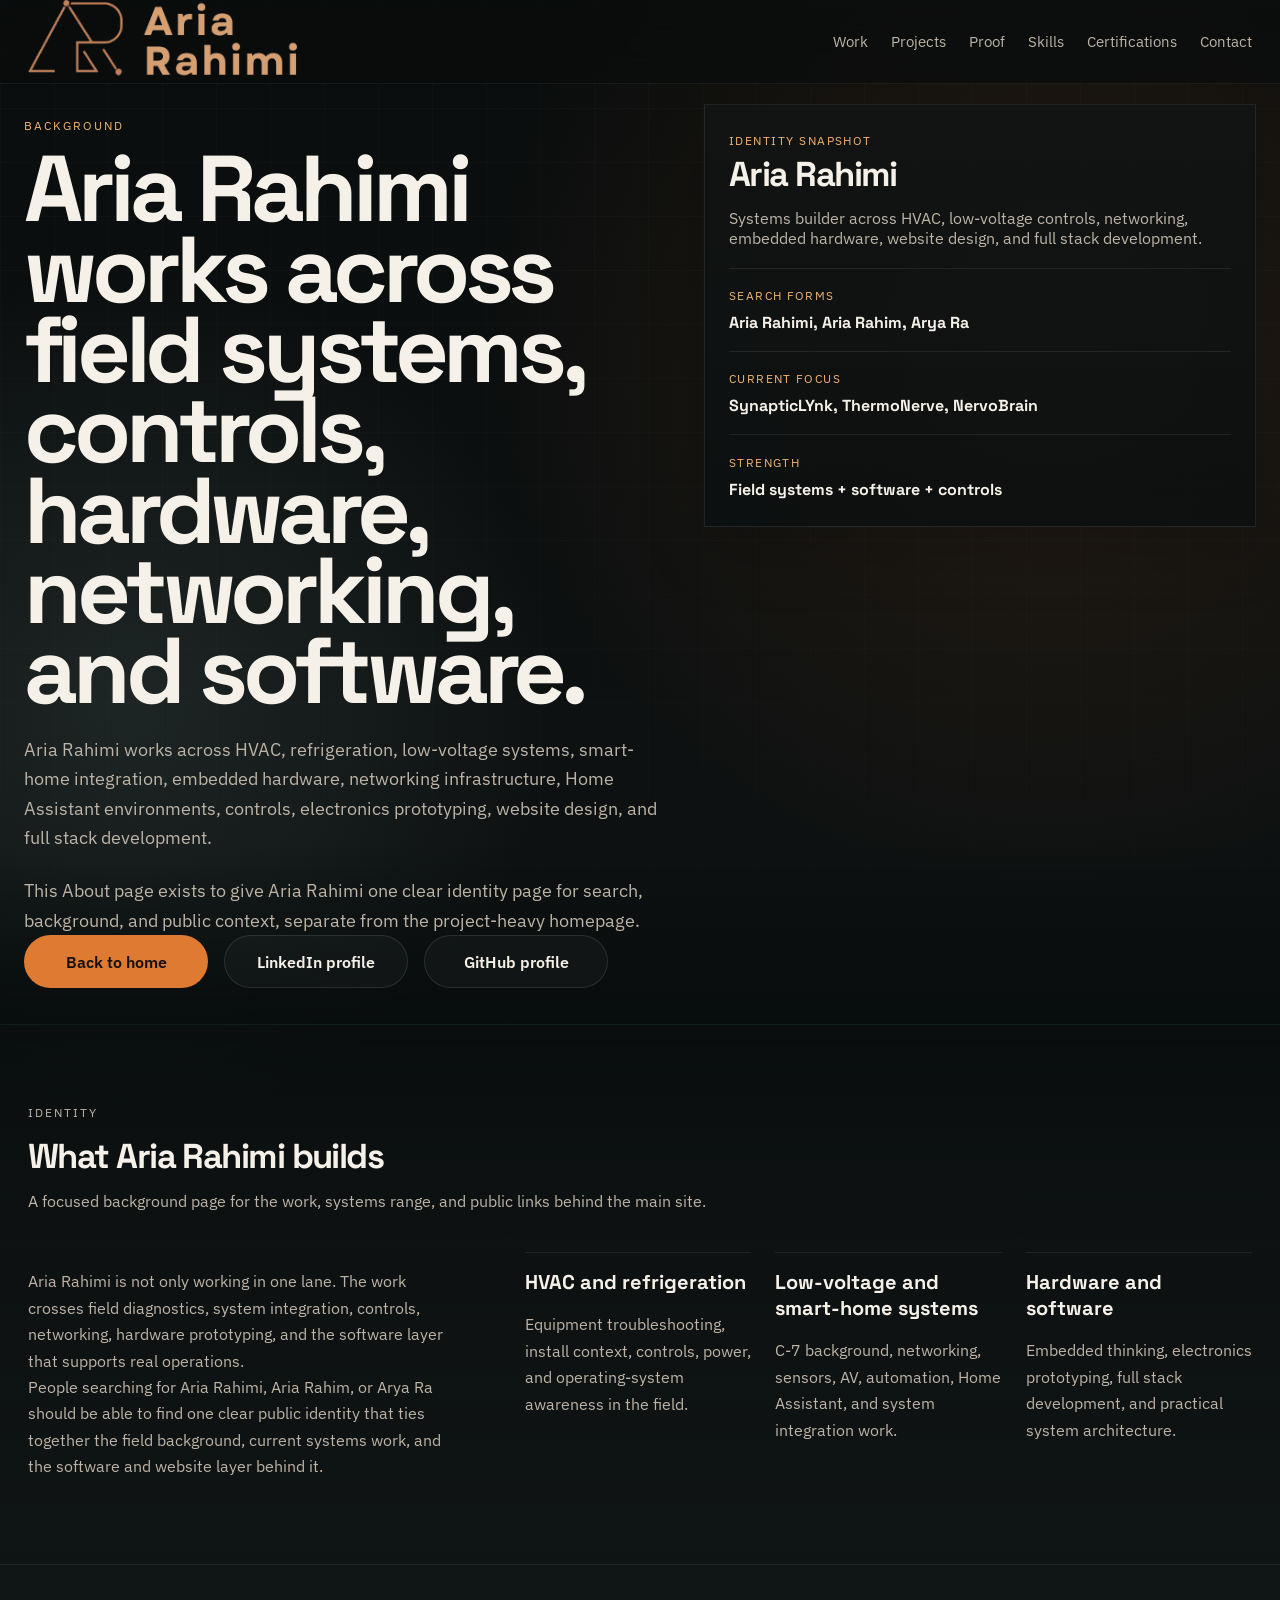
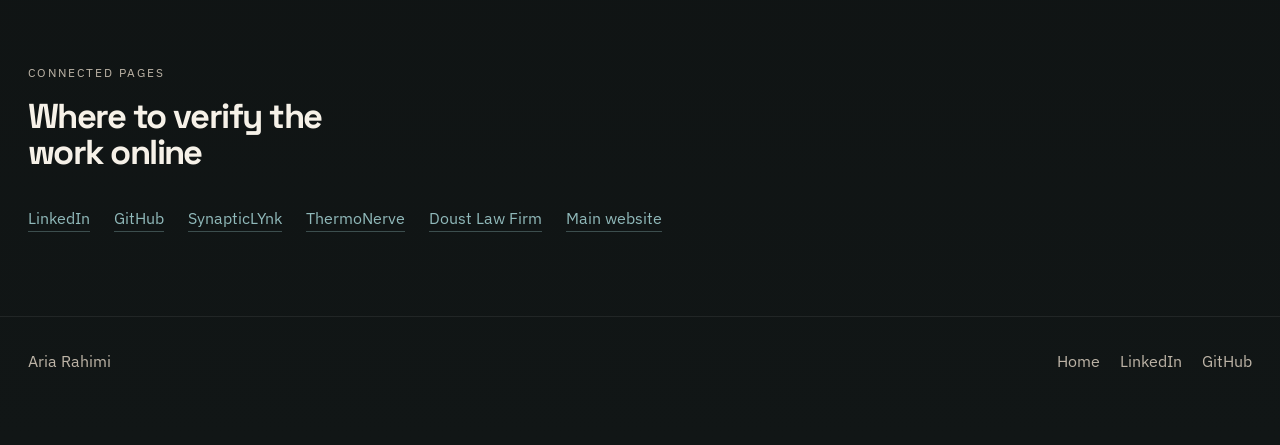
==== commit 5dcb308b: "Refine responsive hero layouts" ====
--- a/about-aria-rahimi.html
+++ b/about-aria-rahimi.html
@@ -79,7 +79,26 @@
         <img class="brand-mark" src="assets/aria-rahimi-logo-header.png" alt="Aria Rahimi">
         <span class="sr-only">Aria Rahimi</span>
       </a>
-      <nav class="site-nav" aria-label="Primary">
+      <button
+        class="nav-toggle"
+        type="button"
+        aria-expanded="false"
+        aria-controls="primary-nav"
+        aria-label="Open navigation menu"
+        onclick="const header=this.closest('.site-header'); const open=header.classList.toggle('nav-open'); this.setAttribute('aria-expanded', String(open)); this.setAttribute('aria-label', open ? 'Close navigation menu' : 'Open navigation menu');"
+      >
+        <span class="nav-toggle-icon" aria-hidden="true">
+          <span></span>
+          <span></span>
+          <span></span>
+        </span>
+      </button>
+      <nav
+        class="site-nav"
+        id="primary-nav"
+        aria-label="Primary"
+        onclick="if (window.innerWidth <= 720 && event.target.closest('a')) { const header=this.closest('.site-header'); const toggle=header.querySelector('.nav-toggle'); header.classList.remove('nav-open'); if (toggle) { toggle.setAttribute('aria-expanded', 'false'); toggle.setAttribute('aria-label', 'Open navigation menu'); } }"
+      >
         <a href="index.html#work">Work</a>
         <a href="index.html#projects">Projects</a>
         <a href="index.html#proof">Proof</a>
--- a/styles.css
+++ b/styles.css
@@ -11,6 +11,10 @@
   --accent-soft: #f0b270;
   --cool: #90b9ba;
   --section-max: 1320px;
+  --page-gutter: clamp(1rem, 2.2vw, 1.5rem);
+  --page-gutter-wide: clamp(1rem, 2.8vw, 1.75rem);
+  --section-space: clamp(3.5rem, 7vw, 5.25rem);
+  --section-space-tight: clamp(2.75rem, 5vw, 4rem);
 }
 
 * {
@@ -26,10 +30,17 @@
   min-height: 100vh;
   font-family: "IBM Plex Sans", sans-serif;
   color: var(--text);
+  overflow-x: hidden;
   background:
     radial-gradient(circle at 82% 16%, rgba(222, 122, 49, 0.12), transparent 28%),
     radial-gradient(circle at 10% 34%, rgba(144, 185, 186, 0.12), transparent 24%),
     linear-gradient(180deg, #0a0d0d 0%, #0e1111 38%, #111616 100%);
+}
+
+img,
+svg {
+  display: block;
+  max-width: 100%;
 }
 
 body::before {
@@ -56,16 +67,16 @@
 .header-inner,
 .section-inner,
 .footer-inner {
-  width: min(calc(100% - 3rem), var(--section-max));
+  width: min(calc(100% - (var(--page-gutter-wide) * 2)), var(--section-max));
   margin: 0 auto;
 }
 
 .header-inner {
-  min-height: 82px;
+  min-height: clamp(76px, 8vw, 82px);
   display: flex;
   justify-content: space-between;
   align-items: center;
-  gap: 2rem;
+  gap: clamp(1rem, 2vw, 2rem);
 }
 
 .brand,
@@ -122,7 +133,7 @@
 .site-nav {
   display: flex;
   align-items: center;
-  gap: 1.45rem;
+  gap: clamp(0.8rem, 1.8vw, 1.45rem);
   flex-wrap: wrap;
 }
 
@@ -131,19 +142,52 @@
   font-size: 0.95rem;
 }
 
+.nav-toggle {
+  display: none;
+  align-items: center;
+  justify-content: center;
+  width: 2.4rem;
+  height: 2.4rem;
+  padding: 0;
+  border: 0;
+  background: transparent;
+  color: var(--text);
+  font: inherit;
+  cursor: pointer;
+}
+
+.nav-toggle-icon {
+  display: inline-flex;
+  flex-direction: column;
+  justify-content: center;
+  gap: 0.26rem;
+  width: 1.1rem;
+}
+
+.nav-toggle-icon span {
+  display: block;
+  width: 100%;
+  height: 1.5px;
+  background: currentColor;
+  transform-origin: center;
+  transition:
+    transform 180ms ease,
+    opacity 180ms ease;
+}
+
 .hero {
   position: relative;
   min-height: calc(100svh - 82px);
-  padding: 0.6rem 0 1.6rem;
+  padding: clamp(0.45rem, 1.4vw, 0.8rem) 0 clamp(1.25rem, 2vw, 1.6rem);
   overflow: clip;
 }
 
 .hero-inner {
-  width: min(calc(100% - 3rem), calc(var(--section-max) + 100px));
+  width: min(calc(100% - (var(--page-gutter-wide) * 2)), calc(var(--section-max) + 100px));
   margin: 0 auto;
   position: relative;
   z-index: 2;
-  min-height: max(calc(100svh - 82px - 0.2rem), 42rem);
+  min-height: clamp(35rem, calc(100svh - 82px - 0.2rem), 52rem);
   display: flex;
   align-items: flex-start;
 }
@@ -157,7 +201,8 @@
   grid-template-rows: auto auto 1fr;
   align-items: stretch;
   min-height: 100%;
-  padding: 0.85rem 0 0.25rem;
+  gap: clamp(0.85rem, 2.4vh, 1.8rem);
+  padding: clamp(0.65rem, 1.2vw, 0.85rem) 0 0.25rem;
   text-align: left;
 }
 
@@ -176,16 +221,16 @@
   display: flex;
   flex-direction: column;
   align-items: center;
-  margin-top: clamp(0.7rem, 2.8vh, 1.7rem);
+  margin-top: clamp(0.45rem, 2vh, 1.25rem);
   text-align: center;
 }
 
 .hero-tech-stack {
   position: absolute;
-  top: 4.2rem;
+  top: clamp(3.4rem, 7vh, 4.2rem);
   right: 0;
   z-index: 3;
-  width: min(31rem, 35vw);
+  width: clamp(15rem, 34vw, 31rem);
   display: flex;
   flex-direction: column;
   align-items: flex-start;
@@ -200,9 +245,11 @@
 }
 
 .hero-tech-orbit {
+  --orbit-scale: clamp(0.62rem, 0.34rem + 0.78vw, 1rem);
   position: relative;
   width: 100%;
   aspect-ratio: 1;
+  font-size: var(--orbit-scale);
 }
 
 .hero-tech-rings {
@@ -254,8 +301,8 @@
 .hero-tech-core {
   position: absolute;
   inset: 50% auto auto 50%;
-  width: 10.8rem;
-  padding: 1rem 1rem 0.95rem;
+  width: 10.8em;
+  padding: 1em 1em 0.95em;
   border: 1px solid rgba(240, 178, 112, 0.22);
   background:
     linear-gradient(180deg, rgba(255, 255, 255, 0.03), rgba(255, 255, 255, 0.008)),
@@ -268,22 +315,22 @@
 
 .hero-tech-core span {
   color: rgba(240, 206, 163, 0.8);
-  font-size: 0.72rem;
+  font-size: 0.72em;
   letter-spacing: 0.14em;
   text-transform: uppercase;
 }
 
 .hero-tech-core strong {
   display: block;
-  margin-top: 0.45rem;
-  font-size: 1.28rem;
+  margin-top: 0.45em;
+  font-size: 1.28em;
   letter-spacing: -0.03em;
 }
 
 .hero-tech-core p {
-  margin: 0.45rem 0 0;
+  margin: 0.45em 0 0;
   color: var(--muted);
-  font-size: 0.82rem;
+  font-size: 0.82em;
   line-height: 1.5;
 }
 
@@ -335,8 +382,8 @@
 
 .hero-tech-node {
   position: absolute;
-  width: 11.8rem;
-  padding: 0.9rem 1rem 0.8rem;
+  width: 11.8em;
+  padding: 0.9em 1em 0.8em;
   border: 1px solid rgba(240, 178, 112, 0.16);
   background:
     linear-gradient(180deg, rgba(255, 255, 255, 0.032), rgba(255, 255, 255, 0.01)),
@@ -348,32 +395,32 @@
 
 .hero-tech-node strong {
   display: block;
-  font-size: 1.08rem;
+  font-size: 1.08em;
   letter-spacing: -0.02em;
 }
 
 .hero-tech-node span {
   display: block;
-  margin-top: 0.3rem;
+  margin-top: 0.3em;
   color: var(--muted);
-  font-size: 0.84rem;
+  font-size: 0.84em;
   line-height: 1.45;
 }
 
 .hero-tech-node-top {
-  top: 0.25rem;
+  top: 0.25em;
   left: 50%;
   transform: translateX(-50%);
 }
 
 .hero-tech-node-right {
-  top: 4.9rem;
-  right: -1rem;
+  top: 4.9em;
+  right: -1em;
 }
 
 .hero-tech-node-left {
-  left: -1rem;
-  bottom: 2rem;
+  left: -1em;
+  bottom: 2em;
 }
 
 .hero::after {
@@ -501,7 +548,7 @@
 
 .hero-canvas {
   position: absolute;
-  inset: -1.5rem -8vw 0;
+  inset: -1.5rem -12vw 0;
   z-index: 1;
   pointer-events: none;
   overflow: hidden;
@@ -524,7 +571,7 @@
   top: 50%;
   left: 50%;
   z-index: 1;
-  width: clamp(104rem, 138vw, 184rem);
+  width: clamp(96rem, 132vw, 176rem);
   height: auto;
   max-width: none;
   overflow: visible;
@@ -594,12 +641,12 @@
 
 .section {
   position: relative;
-  padding: 5.25rem 0;
+  padding: var(--section-space) 0;
   border-top: 1px solid rgba(255, 255, 255, 0.07);
 }
 
 .hero + .section {
-  padding-top: 4rem;
+  padding-top: var(--section-space-tight);
   border-top-color: rgba(114, 211, 225, 0.08);
   background: linear-gradient(
     180deg,
@@ -610,7 +657,7 @@
 }
 
 .section-heading {
-  margin-bottom: 2.35rem;
+  margin-bottom: clamp(1.85rem, 4vw, 2.35rem);
   text-align: left;
 }
 
@@ -631,7 +678,7 @@
 
 .work-layout {
   display: grid;
-  grid-template-columns: 0.78fr 1.22fr;
+  grid-template-columns: minmax(18rem, 0.78fr) minmax(0, 1.22fr);
   gap: 2rem;
   align-items: start;
 }
@@ -647,7 +694,7 @@
 
 .work-grid {
   display: grid;
-  grid-template-columns: repeat(3, minmax(0, 1fr));
+  grid-template-columns: repeat(auto-fit, minmax(min(100%, 14rem), 1fr));
   gap: 1.5rem;
 }
 
@@ -681,7 +728,7 @@
 
 .project-row {
   display: grid;
-  grid-template-columns: 5rem 1fr 12rem;
+  grid-template-columns: minmax(4rem, 5rem) minmax(0, 1fr) minmax(9rem, 12rem);
   gap: 1rem;
   padding: 1.25rem 0;
   border-top: 1px solid rgba(255, 255, 255, 0.08);
@@ -716,7 +763,7 @@
 .proof-panel {
   position: relative;
   overflow: hidden;
-  min-height: 17rem;
+  min-height: clamp(15rem, 30vw, 17rem);
   padding: 1rem;
   border: 1px solid rgba(255, 255, 255, 0.08);
   background:
@@ -736,7 +783,7 @@
 
 .proof-panel-software {
   grid-row: span 2;
-  min-height: 37rem;
+  min-height: clamp(30rem, 48vw, 37rem);
 }
 
 .proof-meta,
@@ -790,7 +837,7 @@
 }
 
 .surface-frame {
-  min-height: 30rem;
+  min-height: clamp(25rem, 48vw, 30rem);
   overflow: hidden;
 }
 
@@ -911,7 +958,7 @@
 
 .surface-columns {
   display: grid;
-  grid-template-columns: repeat(4, minmax(0, 1fr));
+  grid-template-columns: repeat(auto-fit, minmax(min(100%, 10rem), 1fr));
   gap: 1rem;
   margin-top: 1.2rem;
 }
@@ -1155,12 +1202,12 @@
 
 .method-list {
   display: grid;
-  grid-template-columns: repeat(3, minmax(0, 1fr));
+  grid-template-columns: repeat(auto-fit, minmax(min(100%, 16rem), 1fr));
   gap: 1rem;
 }
 
 .method-step {
-  min-height: 15rem;
+  min-height: clamp(13.5rem, 24vw, 15rem);
   padding: 1.35rem 1.2rem 1.15rem;
   border: 1px solid rgba(255, 255, 255, 0.08);
   background:
@@ -1205,11 +1252,11 @@
 }
 
 .skills-layout {
-  grid-template-columns: repeat(2, minmax(0, 1fr));
+  grid-template-columns: repeat(auto-fit, minmax(min(100%, 18rem), 1fr));
 }
 
 .credentials-grid {
-  grid-template-columns: repeat(3, minmax(0, 1fr));
+  grid-template-columns: repeat(auto-fit, minmax(min(100%, 15rem), 1fr));
 }
 
 .skill-group,
@@ -1323,7 +1370,7 @@
 
 .contact-grid {
   display: grid;
-  grid-template-columns: repeat(3, minmax(0, 1fr));
+  grid-template-columns: repeat(auto-fit, minmax(min(100%, 16rem), 1fr));
   gap: 1rem;
   margin-top: 2rem;
 }
@@ -1413,6 +1460,7 @@
 .button,
 .proof-links a,
 .site-nav a,
+.nav-toggle,
 .contact-card,
 .footer-links a,
 .hero-canvas,
@@ -1432,6 +1480,8 @@
 .proof-links a:focus-visible,
 .site-nav a:hover,
 .site-nav a:focus-visible,
+.nav-toggle:hover,
+.nav-toggle:focus-visible,
 .contact-card:hover,
 .contact-card:focus-visible,
 .footer-links a:hover,
@@ -1441,9 +1491,16 @@
 
 .site-nav a:hover,
 .site-nav a:focus-visible,
+.nav-toggle:hover,
+.nav-toggle:focus-visible,
 .footer-links a:hover,
 .footer-links a:focus-visible {
   color: var(--text);
+}
+
+.nav-toggle:focus-visible {
+  outline: 1px solid rgba(240, 178, 112, 0.55);
+  outline-offset: 0.22rem;
 }
 
 .button-primary:hover,
@@ -1602,15 +1659,18 @@
 
 @media (max-width: 1100px) {
   .work-layout,
-  .work-grid,
   .proof-stage,
   .systems-layout,
   .background-layout,
-  .skills-layout,
+  .about-page .hero-inner {
+    grid-template-columns: 1fr;
+  }
+
+  .work-grid,
+  .method-list,
   .credentials-grid,
-  .contact-grid,
-  .method-list {
-    grid-template-columns: 1fr;
+  .contact-grid {
+    grid-template-columns: repeat(2, minmax(0, 1fr));
   }
 
   .hero {
@@ -1625,7 +1685,10 @@
 
   .hero-inner {
     min-height: auto;
-    display: block;
+    display: grid;
+    grid-template-columns: minmax(0, 1fr) auto;
+    gap: 1.4rem;
+    align-items: start;
   }
 
   .hero-copy {
@@ -1633,51 +1696,33 @@
     display: flex;
     flex-direction: column;
     align-items: flex-start;
+    gap: 1rem;
     padding: 0.7rem 0 0.35rem;
   }
 
   .hero-copy-primary {
-    max-width: 43rem;
+    max-width: 36rem;
   }
 
   .hero-copy-secondary {
-    position: static;
-    width: 100%;
+    width: min(100%, 38rem);
     align-items: flex-start;
     margin-top: 0.95rem;
-    transform: none;
     text-align: left;
   }
 
   .hero-tech-stack {
-    position: static;
-    width: min(100%, 30rem);
-    margin-top: 1.6rem;
+    position: relative;
+    top: auto;
+    right: auto;
+    width: clamp(11.5rem, 25vw, 17rem);
+    justify-self: end;
+    align-self: start;
+    margin-top: 0.25rem;
   }
 
   .hero-tech-orbit {
-    aspect-ratio: auto;
-    display: flex;
-    flex-direction: column;
-    gap: 0.9rem;
-  }
-
-  .hero-tech-rings {
-    display: none;
-  }
-
-  .hero-tech-track {
-    position: static;
-    inset: auto;
-    animation: none;
-  }
-
-  .hero-tech-core,
-  .hero-tech-node {
-    position: static;
-    width: 100%;
-    transform: none;
-    animation: none;
+    --orbit-scale: clamp(0.46rem, 0.2rem + 0.72vw, 0.76rem);
   }
 
   .hero-text-secondary {
@@ -1729,13 +1774,87 @@
     grid-column: auto;
   }
 
-  .about-page .hero-inner {
-    grid-template-columns: 1fr;
-    gap: 1.25rem;
-  }
-
   .about-page .hero-copy {
     padding: 0.7rem 0 0.2rem;
+  }
+}
+
+@media (max-width: 900px) {
+  .hero {
+    padding-bottom: 1.2rem;
+  }
+
+  .hero-inner {
+    grid-template-columns: 1fr;
+    gap: 1rem;
+  }
+
+  h1 {
+    max-width: 10ch;
+    font-size: clamp(3rem, 9vw, 5rem);
+  }
+
+  .hero-copy-primary,
+  .hero-copy-secondary,
+  .hero-text {
+    max-width: 100%;
+  }
+
+  .hero-copy-primary {
+    width: 100%;
+    align-self: flex-start;
+  }
+
+  .hero-tech-stack {
+    width: min(60vw, 15.25rem);
+    align-self: center;
+    align-items: center;
+    margin-top: 0.15rem;
+    margin-bottom: 0.15rem;
+  }
+
+  .hero-tech-kicker {
+    align-self: center;
+  }
+
+  .hero-tech-orbit {
+    --orbit-scale: clamp(0.38rem, 0.14rem + 0.95vw, 0.62rem);
+  }
+
+  .hero-copy-secondary {
+    width: min(100%, 36rem);
+    align-self: center;
+    align-items: center;
+    text-align: center;
+    margin-inline: auto;
+  }
+
+  .hero-copy {
+    align-items: center;
+  }
+
+  .hero-text-secondary {
+    text-align: center;
+    margin-inline: auto;
+  }
+
+  .hero-actions,
+  .hero-signals {
+    justify-content: center;
+  }
+
+  .hero-canvas {
+    inset: -1rem -18vw 0;
+    opacity: 0.66;
+  }
+
+  .hero-graphic {
+    width: 168vw;
+  }
+
+  .proof-caption {
+    font-size: 1.02rem;
+    line-height: 1.72;
   }
 }
 
@@ -1743,12 +1862,13 @@
   .header-inner,
   .section-inner,
   .footer-inner {
-    width: min(calc(100% - 2rem), var(--section-max));
+    width: min(calc(100% - (var(--page-gutter) * 2)), var(--section-max));
   }
 
   .header-inner {
-    align-items: flex-start;
-    flex-direction: column;
+    display: grid;
+    grid-template-columns: minmax(0, 1fr) auto;
+    align-items: center;
     padding: 1rem 0;
   }
 
@@ -1756,8 +1876,51 @@
     width: min(15.5rem, 72vw);
   }
 
+  .nav-toggle {
+    display: inline-flex;
+    justify-self: end;
+  }
+
   .site-nav {
-    gap: 0.8rem 1rem;
+    grid-column: 1 / -1;
+    width: 100%;
+    display: grid;
+    grid-template-columns: 1fr;
+    gap: 0;
+    max-height: 0;
+    overflow: hidden;
+    opacity: 0;
+    pointer-events: none;
+    padding-top: 0;
+    transition:
+      max-height 240ms ease,
+      opacity 180ms ease,
+      padding-top 180ms ease;
+  }
+
+  .site-header.nav-open .site-nav {
+    max-height: 28rem;
+    opacity: 1;
+    pointer-events: auto;
+    padding-top: 0.95rem;
+  }
+
+  .site-header.nav-open .nav-toggle-icon span:nth-child(1) {
+    transform: translateY(6px) rotate(45deg);
+  }
+
+  .site-header.nav-open .nav-toggle-icon span:nth-child(2) {
+    opacity: 0;
+  }
+
+  .site-header.nav-open .nav-toggle-icon span:nth-child(3) {
+    transform: translateY(-6px) rotate(-45deg);
+  }
+
+  .site-nav a {
+    display: block;
+    padding: 0.7rem 0;
+    border-top: 1px solid rgba(255, 255, 255, 0.08);
   }
 
   .hero {
@@ -1766,7 +1929,7 @@
 
   h1 {
     max-width: 9ch;
-    font-size: clamp(3.2rem, 13vw, 5rem);
+    font-size: clamp(2.8rem, 11vw, 4.5rem);
   }
 
   .hero-canvas {
@@ -1781,9 +1944,37 @@
   .hero-graphic {
     top: 50%;
     left: 50%;
-    width: 182vw;
+    width: 176vw;
     opacity: 0.5;
     transform: translate(-50%, -50%);
+  }
+
+  .hero-actions {
+    width: 100%;
+  }
+
+  .hero-actions .button {
+    flex: 1 1 12rem;
+  }
+
+  .work-grid,
+  .method-list,
+  .skills-layout,
+  .credentials-grid,
+  .contact-grid {
+    grid-template-columns: 1fr;
+  }
+
+  .hero-tech-stack {
+    width: min(72vw, 13.75rem);
+  }
+
+  .hero-tech-orbit {
+    --orbit-scale: clamp(0.3rem, 0.1rem + 1.05vw, 0.48rem);
+  }
+
+  .hero-copy-secondary {
+    width: min(100%, 32rem);
   }
 
   .hero-signals {
@@ -1821,3 +2012,60 @@
     opacity: 1;
   }
 }
+
+@media (max-width: 560px) {
+  .section {
+    padding: clamp(2.8rem, 12vw, 3.6rem) 0;
+  }
+
+  .brand-mark {
+    width: min(14rem, 72vw);
+  }
+
+  .site-nav a {
+    font-size: 0.9rem;
+  }
+
+  h2 {
+    font-size: clamp(1.75rem, 8vw, 2.3rem);
+  }
+
+  .hero-copy {
+    gap: 0.85rem;
+  }
+
+  .hero-tech-stack {
+    width: min(76vw, 12.5rem);
+  }
+
+  .hero-tech-orbit {
+    --orbit-scale: clamp(0.25rem, 0.08rem + 0.95vw, 0.4rem);
+  }
+
+  .hero-canvas {
+    inset: -0.75rem -28vw 0;
+    opacity: 0.48;
+  }
+
+  .hero-graphic {
+    width: 210vw;
+  }
+
+  .hero-tech-orbit {
+    grid-template-columns: 1fr;
+  }
+
+  .proof-panel,
+  .skill-group,
+  .credential-card,
+  .contact-card,
+  .contact-note-panel,
+  .method-step {
+    padding: 1rem;
+  }
+
+  .proof-caption {
+    font-size: 0.98rem;
+    line-height: 1.66;
+  }
+}
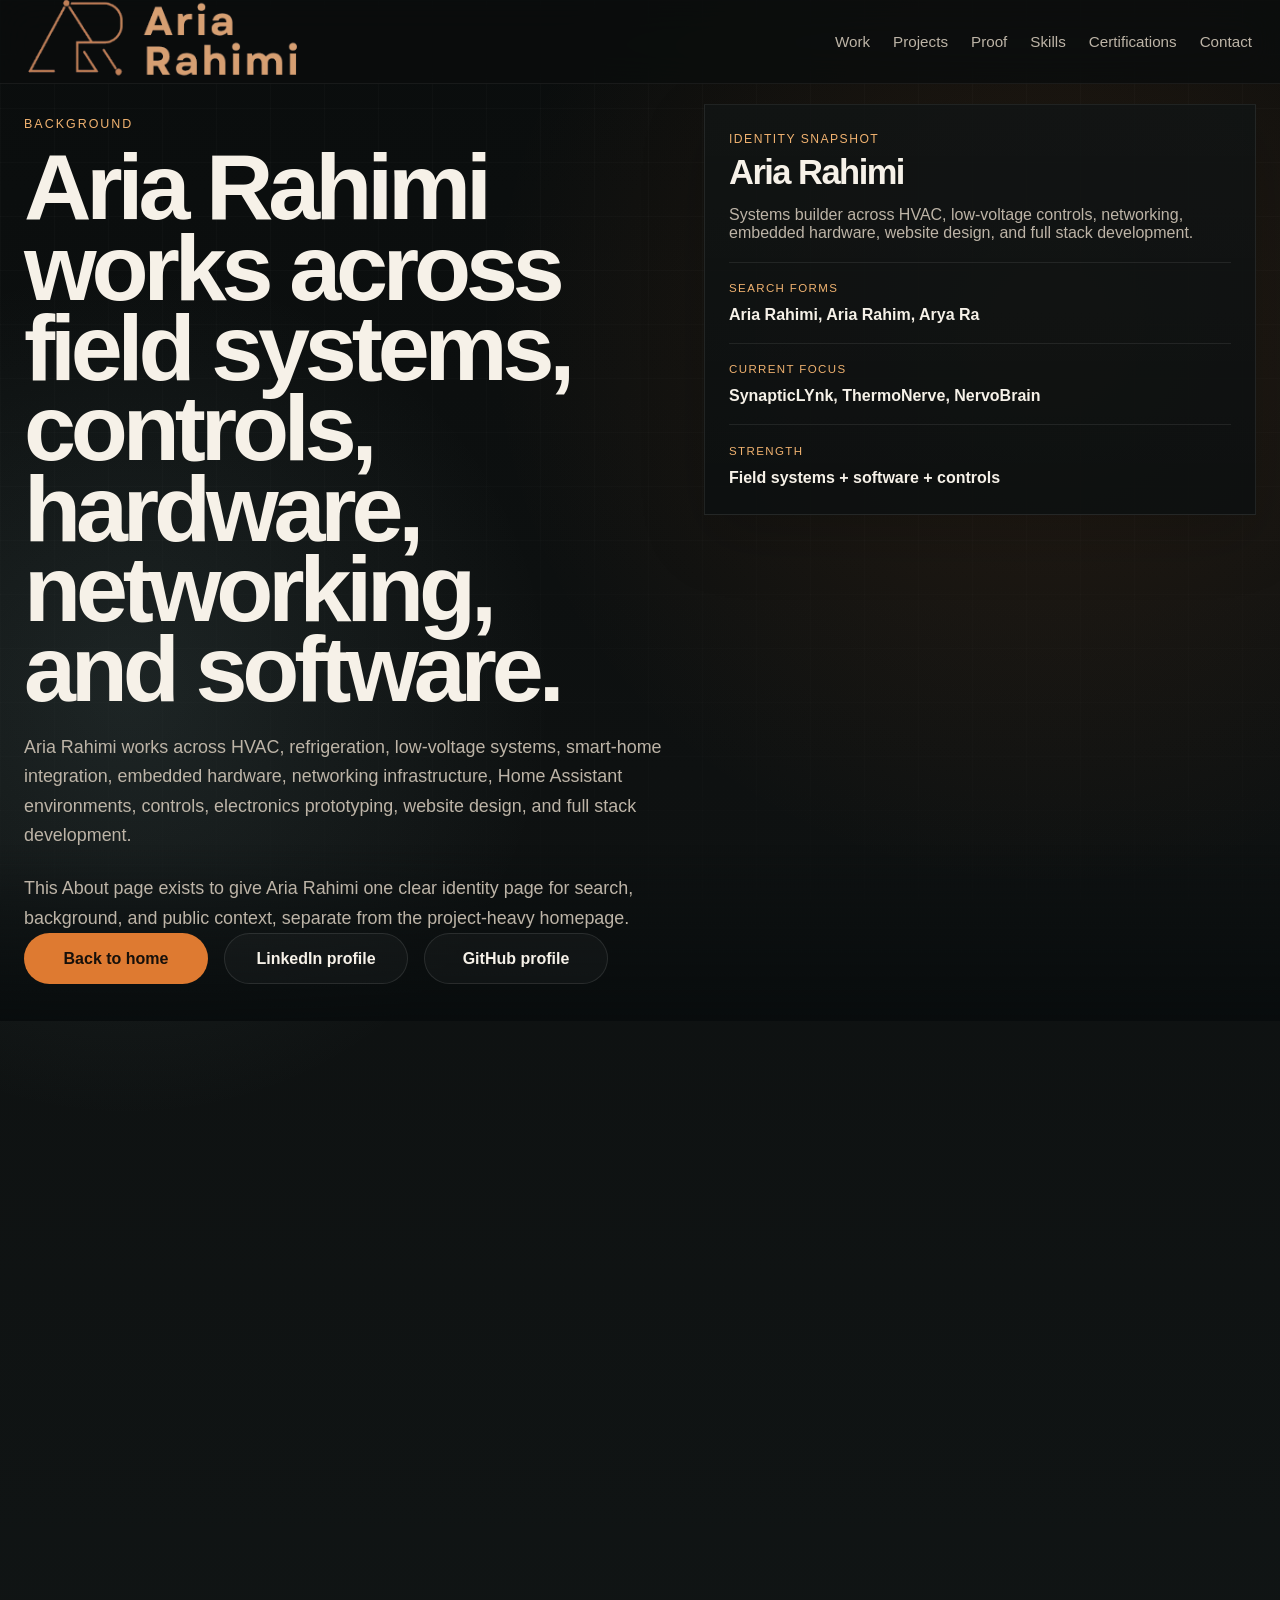
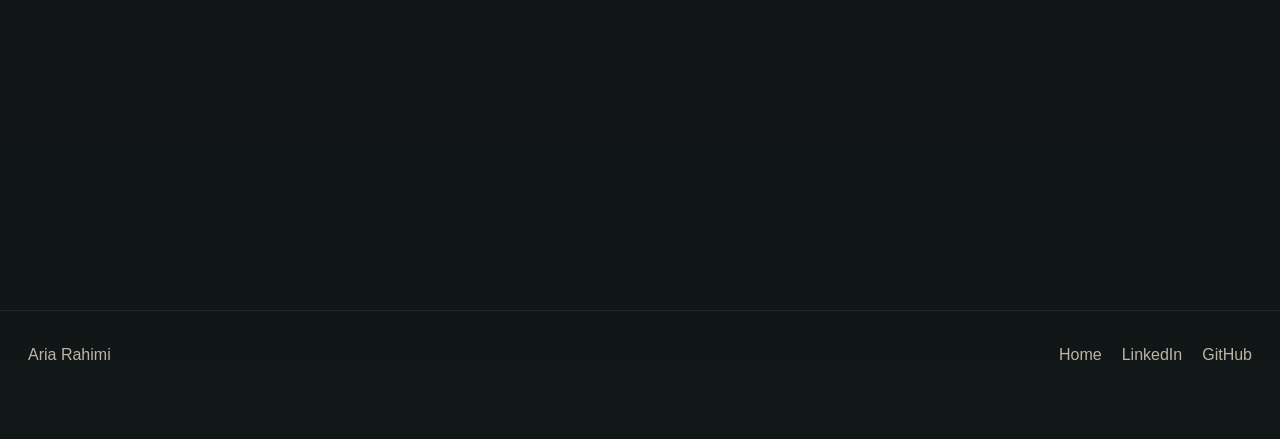
==== commit ee30e0a3: "Harden static site delivery" ====
--- a/about-aria-rahimi.html
+++ b/about-aria-rahimi.html
@@ -11,6 +11,11 @@
   <meta name="author" content="Aria Rahimi">
   <meta name="robots" content="index, follow">
   <meta name="theme-color" content="#101313">
+  <meta name="referrer" content="strict-origin-when-cross-origin">
+  <meta
+    http-equiv="Content-Security-Policy"
+    content="default-src 'self'; base-uri 'self'; object-src 'none'; frame-src 'none'; img-src 'self' data: https:; font-src 'self' https://fonts.gstatic.com data:; style-src 'self' https://fonts.googleapis.com; script-src 'self' 'unsafe-inline'; connect-src 'self'; form-action 'self'; upgrade-insecure-requests; block-all-mixed-content"
+  >
   <link rel="canonical" href="https://ariarahimi.com/about-aria-rahimi.html">
   <meta property="og:title" content="About Aria Rahimi | HVAC, Low Voltage, Networking, Embedded Systems, Full Stack Development">
   <meta
@@ -85,7 +90,6 @@
         aria-expanded="false"
         aria-controls="primary-nav"
         aria-label="Open navigation menu"
-        onclick="const header=this.closest('.site-header'); const open=header.classList.toggle('nav-open'); this.setAttribute('aria-expanded', String(open)); this.setAttribute('aria-label', open ? 'Close navigation menu' : 'Open navigation menu');"
       >
         <span class="nav-toggle-icon" aria-hidden="true">
           <span></span>
@@ -93,12 +97,7 @@
           <span></span>
         </span>
       </button>
-      <nav
-        class="site-nav"
-        id="primary-nav"
-        aria-label="Primary"
-        onclick="if (window.innerWidth <= 720 && event.target.closest('a')) { const header=this.closest('.site-header'); const toggle=header.querySelector('.nav-toggle'); header.classList.remove('nav-open'); if (toggle) { toggle.setAttribute('aria-expanded', 'false'); toggle.setAttribute('aria-label', 'Open navigation menu'); } }"
-      >
+      <nav class="site-nav" id="primary-nav" aria-label="Primary">
         <a href="index.html#work">Work</a>
         <a href="index.html#projects">Projects</a>
         <a href="index.html#proof">Proof</a>
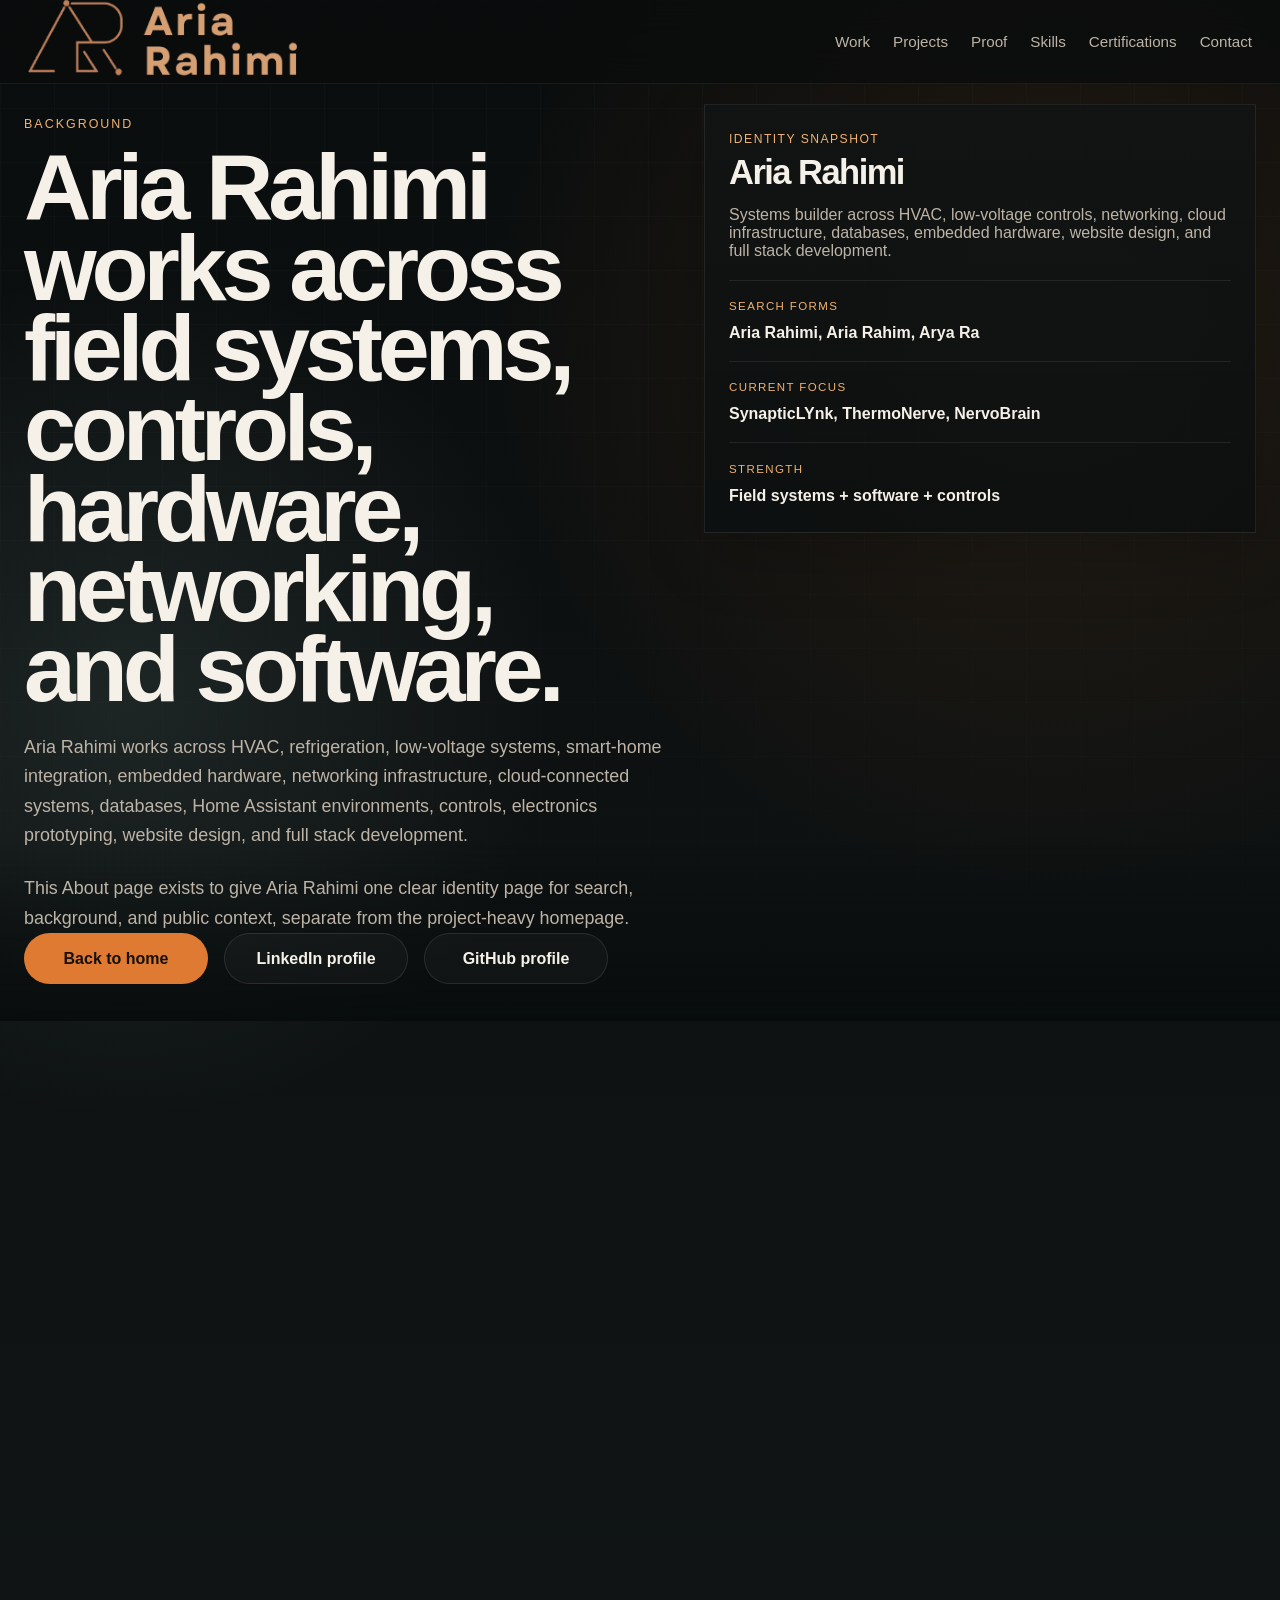
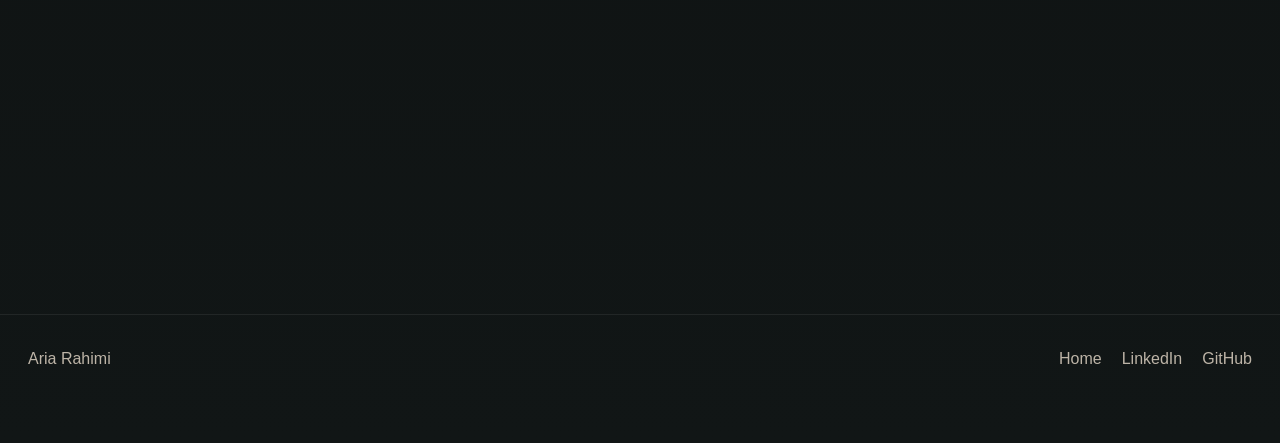
==== commit b3ce7183: "Add cloud and database skill coverage" ====
--- a/about-aria-rahimi.html
+++ b/about-aria-rahimi.html
@@ -6,7 +6,7 @@
   <title>About Aria Rahimi | HVAC, Low Voltage, Networking, Embedded Systems, Full Stack Development</title>
   <meta
     name="description"
-    content="About Aria Rahimi, also searched as Aria Rahim and Arya Ra, a systems builder working across HVAC, low-voltage systems, networking, smart-home integration, embedded hardware, website design, and full stack development."
+    content="About Aria Rahimi, also searched as Aria Rahim and Arya Ra, a systems builder working across HVAC, low-voltage systems, networking, cloud infrastructure, databases, smart-home integration, embedded hardware, website design, and full stack development."
   >
   <meta name="author" content="Aria Rahimi">
   <meta name="robots" content="index, follow">
@@ -20,7 +20,7 @@
   <meta property="og:title" content="About Aria Rahimi | HVAC, Low Voltage, Networking, Embedded Systems, Full Stack Development">
   <meta
     property="og:description"
-    content="About Aria Rahimi, a systems builder across HVAC, refrigeration, low-voltage systems, embedded hardware, networking, website design, and full stack development."
+    content="About Aria Rahimi, a systems builder across HVAC, refrigeration, low-voltage systems, embedded hardware, networking, cloud infrastructure, databases, website design, and full stack development."
   >
   <meta property="og:type" content="profile">
   <meta property="og:url" content="https://ariarahimi.com/about-aria-rahimi.html">
@@ -54,7 +54,7 @@
         "name": "Aria Rahimi",
         "alternateName": ["Aria Rahim", "Arya Ra"],
         "jobTitle": "Systems Builder",
-        "description": "Aria Rahimi is a systems builder working across HVAC, refrigeration, low-voltage controls, embedded hardware, networking, smart-home systems, website design, and full stack development.",
+        "description": "Aria Rahimi is a systems builder working across HVAC, refrigeration, low-voltage controls, embedded hardware, networking, cloud infrastructure, databases, smart-home systems, website design, and full stack development.",
         "knowsAbout": [
           "HVAC",
           "Refrigeration",
@@ -116,7 +116,7 @@
           <h1>Aria Rahimi works across field systems, controls, hardware, networking, and software.</h1>
           <p class="hero-text">
             Aria Rahimi works across HVAC, refrigeration, low-voltage systems, smart-home integration, embedded hardware,
-            networking infrastructure, Home Assistant environments, controls, electronics prototyping, website design, and full stack development.
+            networking infrastructure, cloud-connected systems, databases, Home Assistant environments, controls, electronics prototyping, website design, and full stack development.
           </p>
           <p class="hero-text">
             This About page exists to give Aria Rahimi one clear identity page for search, background, and public context, separate from the project-heavy homepage.
@@ -132,7 +132,7 @@
           <div class="about-identity-panel">
             <span class="contact-label">Identity snapshot</span>
             <h2>Aria Rahimi</h2>
-            <p>Systems builder across HVAC, low-voltage controls, networking, embedded hardware, website design, and full stack development.</p>
+            <p>Systems builder across HVAC, low-voltage controls, networking, cloud infrastructure, databases, embedded hardware, website design, and full stack development.</p>
             <div class="about-identity-grid">
               <div>
                 <span class="surface-label">Search forms</span>
@@ -177,11 +177,11 @@
             </div>
             <div>
               <h3>Low-voltage and smart-home systems</h3>
-              <p>C-7 background, networking, sensors, AV, automation, Home Assistant, and system integration work.</p>
+              <p>C-7 background, networking, sensors, AV, automation, Home Assistant, cloud-connected integrations, and system integration work.</p>
             </div>
             <div>
               <h3>Hardware and software</h3>
-              <p>Embedded thinking, electronics prototyping, full stack development, and practical system architecture.</p>
+              <p>Embedded thinking, electronics prototyping, full stack development, cloud infrastructure, database-backed software, and practical system architecture.</p>
             </div>
           </div>
         </div>
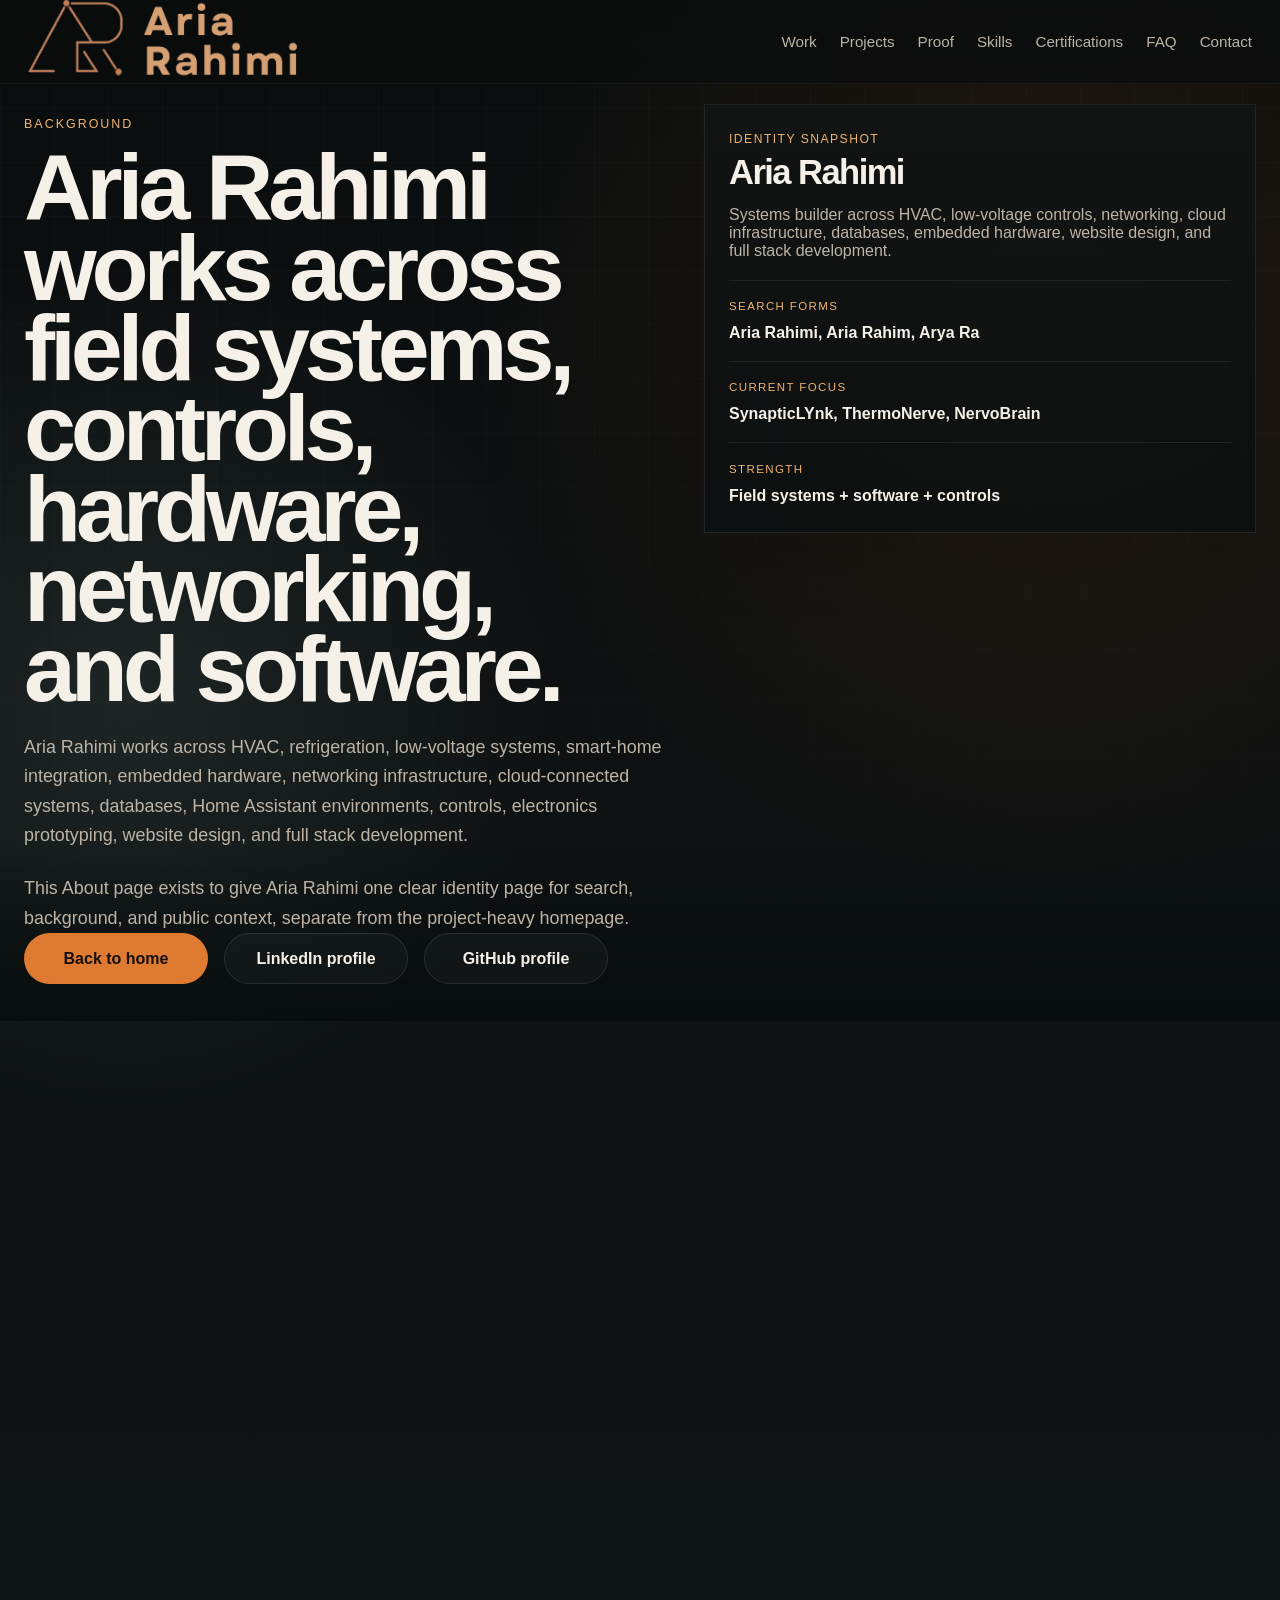
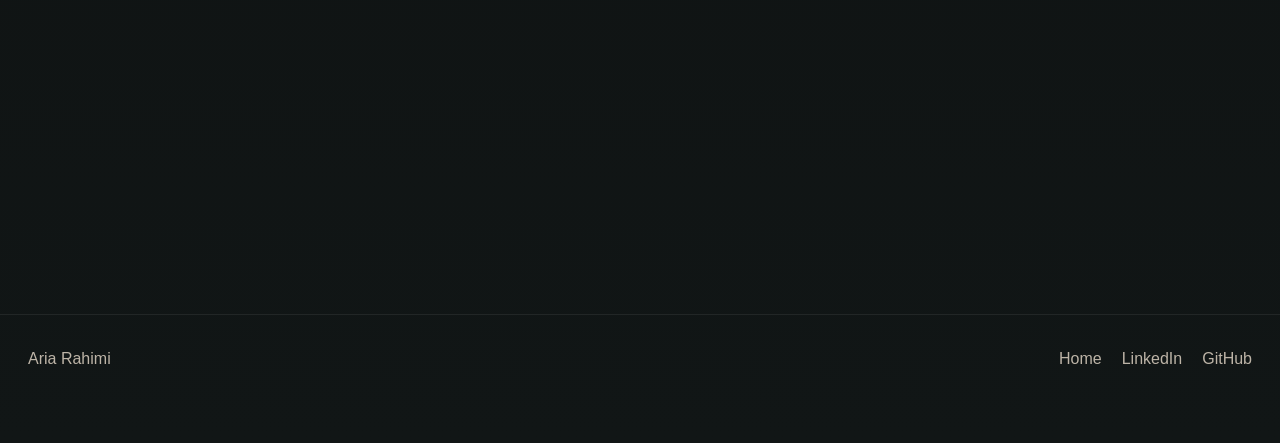
==== commit 37a8f167: "Add FAQ links to site navigation" ====
--- a/about-aria-rahimi.html
+++ b/about-aria-rahimi.html
@@ -103,6 +103,7 @@
         <a href="index.html#proof">Proof</a>
         <a href="index.html#skills">Skills</a>
         <a href="index.html#certifications">Certifications</a>
+        <a href="index.html#faq">FAQ</a>
         <a href="index.html#contact">Contact</a>
       </nav>
     </div>
--- a/styles.css
+++ b/styles.css
@@ -1302,6 +1302,63 @@
   margin: 0;
 }
 
+.faq-list {
+  display: grid;
+  gap: 0.95rem;
+}
+
+.faq-item {
+  border: 1px solid rgba(255, 255, 255, 0.08);
+  background: rgba(255, 255, 255, 0.03);
+  transition: border-color 180ms ease, background 180ms ease, transform 180ms ease;
+}
+
+.faq-item[open] {
+  border-color: rgba(240, 178, 112, 0.28);
+  background: rgba(255, 255, 255, 0.045);
+}
+
+.faq-item:hover {
+  transform: translateY(-1px);
+}
+
+.faq-item summary {
+  cursor: pointer;
+  list-style: none;
+  padding: 1.1rem 3.8rem 1.1rem 1.2rem;
+  position: relative;
+  font-family: var(--font-display);
+  font-size: 1.05rem;
+  font-weight: 600;
+  color: var(--text);
+}
+
+.faq-item summary::-webkit-details-marker {
+  display: none;
+}
+
+.faq-item summary::after {
+  content: "+";
+  position: absolute;
+  right: 1.2rem;
+  top: 50%;
+  transform: translateY(-50%);
+  color: var(--warm);
+  font-size: 1.2rem;
+  font-weight: 600;
+}
+
+.faq-item[open] summary::after {
+  content: "−";
+}
+
+.faq-item p {
+  margin: 0;
+  padding: 0 1.2rem 1.2rem;
+  color: var(--muted);
+  max-width: 72ch;
+}
+
 .credential-card-wide {
   grid-column: span 2;
 }
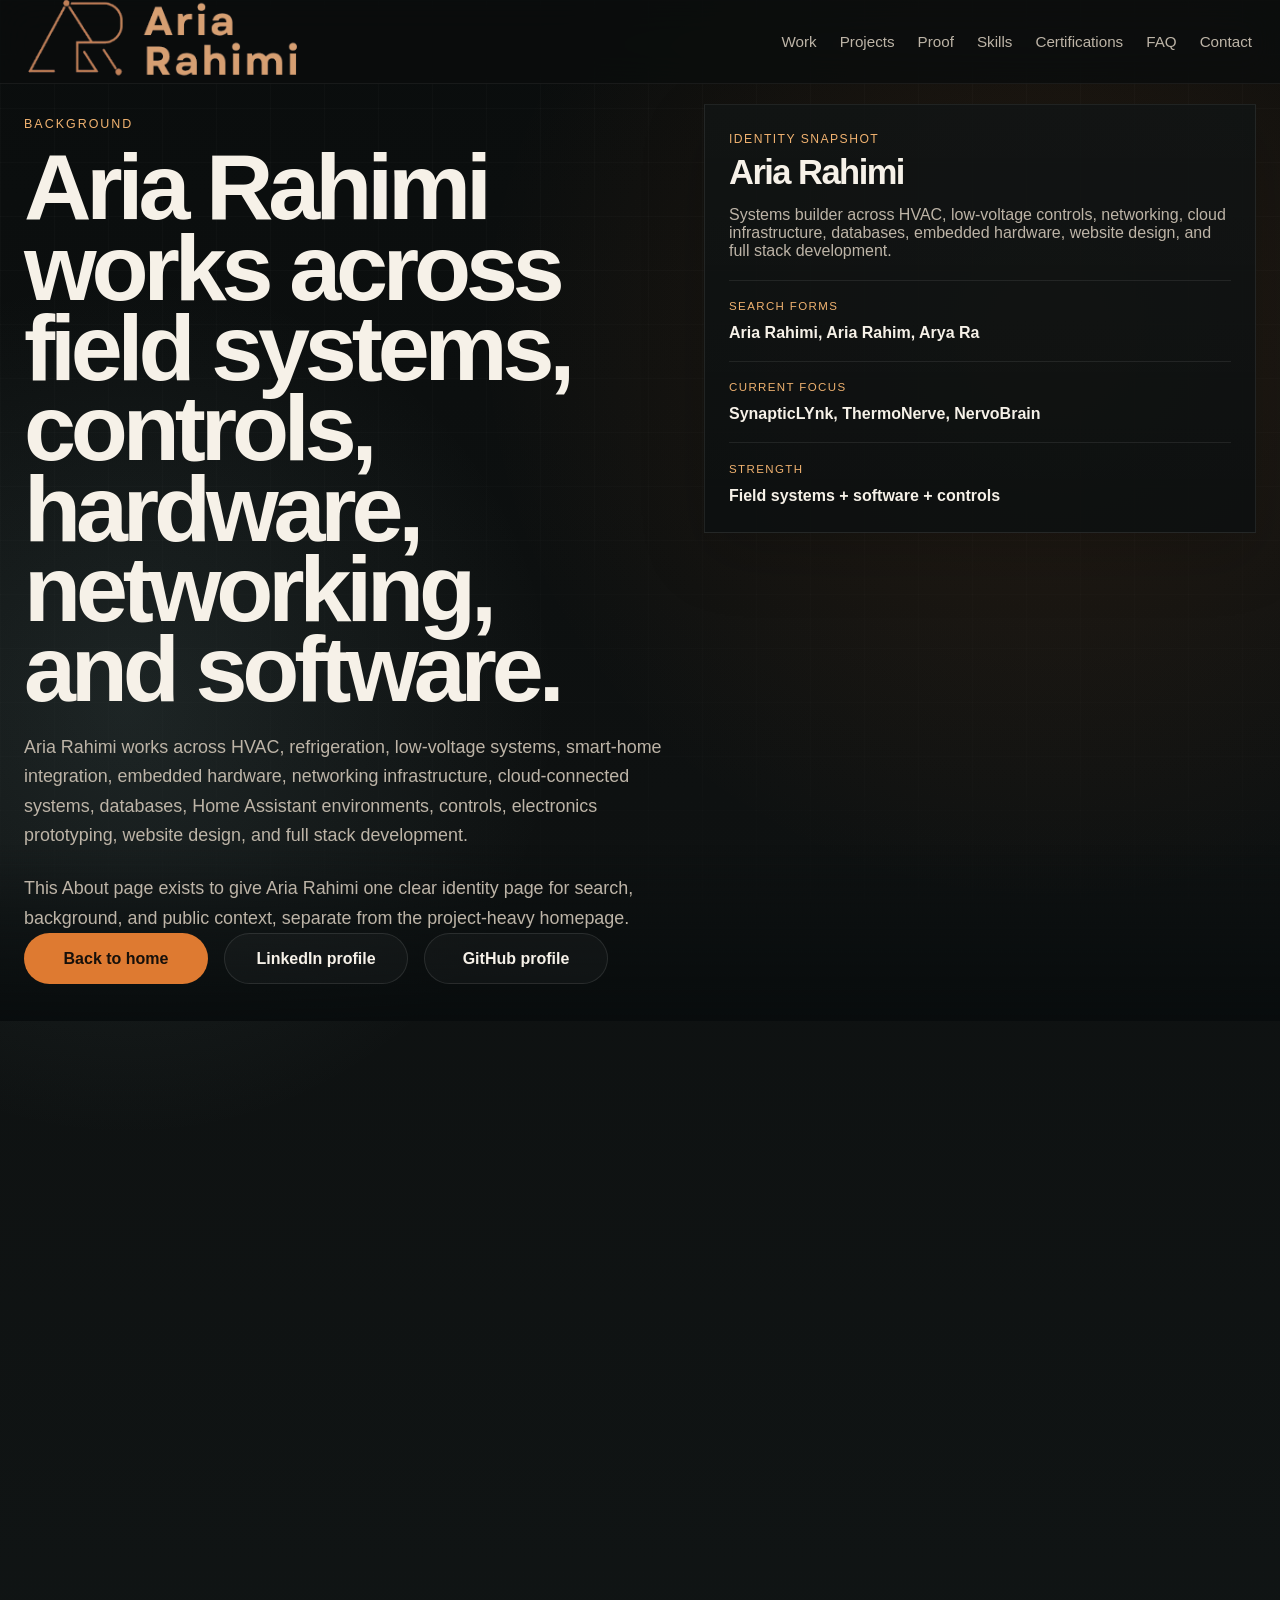
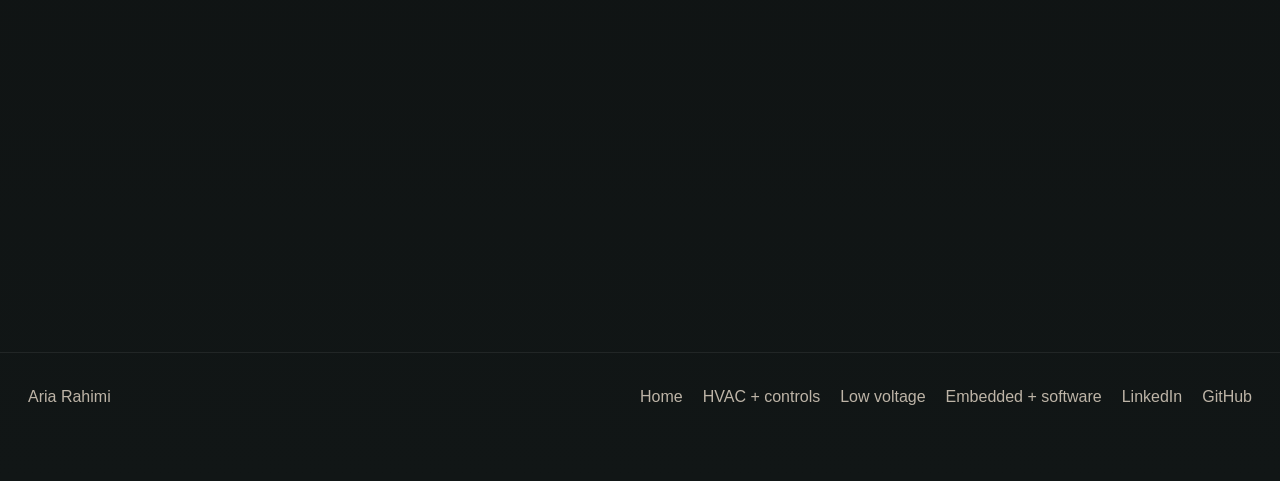
==== commit 9fa806d2: "Add focused SEO landing pages" ====
--- a/about-aria-rahimi.html
+++ b/about-aria-rahimi.html
@@ -3,13 +3,14 @@
 <head>
   <meta charset="UTF-8">
   <meta name="viewport" content="width=device-width, initial-scale=1.0">
-  <title>About Aria Rahimi | HVAC, Low Voltage, Networking, Embedded Systems, Full Stack Development</title>
+  <title>About Aria Rahimi | Systems Builder Across HVAC, Low Voltage, Networking, and Software</title>
   <meta
     name="description"
-    content="About Aria Rahimi, also searched as Aria Rahim and Arya Ra, a systems builder working across HVAC, low-voltage systems, networking, cloud infrastructure, databases, smart-home integration, embedded hardware, website design, and full stack development."
+    content="About Aria Rahimi, also searched as Aria Rahim and Arya Ra, a systems builder across HVAC, low-voltage systems, networking, embedded hardware, cloud infrastructure, and full stack development."
   >
   <meta name="author" content="Aria Rahimi">
-  <meta name="robots" content="index, follow">
+  <meta name="robots" content="index, follow, max-snippet:-1, max-image-preview:large, max-video-preview:-1">
+  <meta name="googlebot" content="index, follow, max-snippet:-1, max-image-preview:large, max-video-preview:-1">
   <meta name="theme-color" content="#101313">
   <meta name="referrer" content="strict-origin-when-cross-origin">
   <meta
@@ -17,22 +18,36 @@
     content="default-src 'self'; base-uri 'self'; object-src 'none'; frame-src 'none'; img-src 'self' data: https:; font-src 'self' https://fonts.gstatic.com data:; style-src 'self' https://fonts.googleapis.com; script-src 'self' 'unsafe-inline'; connect-src 'self'; form-action 'self'; upgrade-insecure-requests; block-all-mixed-content"
   >
   <link rel="canonical" href="https://ariarahimi.com/about-aria-rahimi.html">
-  <meta property="og:title" content="About Aria Rahimi | HVAC, Low Voltage, Networking, Embedded Systems, Full Stack Development">
+  <link rel="alternate" hreflang="en-US" href="https://ariarahimi.com/about-aria-rahimi.html">
+  <link rel="alternate" hreflang="x-default" href="https://ariarahimi.com/about-aria-rahimi.html">
+  <link rel="sitemap" type="application/xml" title="Sitemap" href="https://ariarahimi.com/sitemap.xml">
+  <link rel="me" href="https://github.com/khalkhali">
+  <link rel="me" href="https://www.linkedin.com/in/arya-ra-96177697/">
+  <meta property="og:title" content="About Aria Rahimi | Systems Builder Across HVAC, Low Voltage, Networking, and Software">
   <meta
     property="og:description"
-    content="About Aria Rahimi, a systems builder across HVAC, refrigeration, low-voltage systems, embedded hardware, networking, cloud infrastructure, databases, website design, and full stack development."
+    content="About Aria Rahimi, also searched as Aria Rahim and Arya Ra, a systems builder across HVAC, low-voltage systems, networking, embedded hardware, cloud infrastructure, and full stack development."
   >
   <meta property="og:type" content="profile">
   <meta property="og:url" content="https://ariarahimi.com/about-aria-rahimi.html">
+  <meta property="og:site_name" content="Aria Rahimi">
+  <meta property="og:locale" content="en_US">
   <meta property="og:image" content="https://ariarahimi.com/og-image.svg">
+  <meta property="og:image:secure_url" content="https://ariarahimi.com/og-image.svg">
+  <meta property="og:image:type" content="image/svg+xml">
+  <meta property="og:image:width" content="1200">
+  <meta property="og:image:height" content="630">
   <meta property="og:image:alt" content="Aria Rahimi systems builder preview">
+  <meta property="profile:first_name" content="Aria">
+  <meta property="profile:last_name" content="Rahimi">
   <meta name="twitter:card" content="summary_large_image">
-  <meta name="twitter:title" content="About Aria Rahimi | HVAC, Low Voltage, Networking, Embedded Systems, Full Stack Development">
+  <meta name="twitter:title" content="About Aria Rahimi | Systems Builder Across HVAC, Low Voltage, Networking, and Software">
   <meta
     name="twitter:description"
-    content="Identity and background page for Aria Rahimi, also searched as Aria Rahim and Arya Ra, across field systems, controls, hardware, networking, website design, and software."
+    content="Identity and background page for Aria Rahimi, also searched as Aria Rahim and Arya Ra, across field systems, controls, hardware, networking, and software."
   >
   <meta name="twitter:image" content="https://ariarahimi.com/og-image.svg">
+  <meta name="twitter:image:alt" content="Aria Rahimi systems builder preview">
   <link rel="preconnect" href="https://fonts.googleapis.com">
   <link rel="preconnect" href="https://fonts.gstatic.com" crossorigin>
   <link
@@ -44,36 +59,97 @@
   <script type="application/ld+json">
     {
       "@context": "https://schema.org",
-      "@type": "ProfilePage",
-      "@id": "https://ariarahimi.com/about-aria-rahimi.html#page",
-      "url": "https://ariarahimi.com/about-aria-rahimi.html",
-      "name": "About Aria Rahimi",
-      "mainEntity": {
-        "@type": "Person",
-        "@id": "https://ariarahimi.com/#person",
-        "name": "Aria Rahimi",
-        "alternateName": ["Aria Rahim", "Arya Ra"],
-        "jobTitle": "Systems Builder",
-        "description": "Aria Rahimi is a systems builder working across HVAC, refrigeration, low-voltage controls, embedded hardware, networking, cloud infrastructure, databases, smart-home systems, website design, and full stack development.",
-        "knowsAbout": [
-          "HVAC",
-          "Refrigeration",
-          "Low-voltage systems",
-          "Smart-home integration",
-          "Networking",
-          "Embedded systems",
-          "Website design",
-          "Full stack development",
-          "Home Assistant",
-          "Electronics prototyping"
-        ],
-        "sameAs": [
-          "https://github.com/khalkhali",
-          "https://www.linkedin.com/in/arya-ra-96177697/",
-          "https://synapticlynk.com/",
-          "https://thermonerv.com/"
-        ]
-      }
+      "@graph": [
+        {
+          "@type": "ImageObject",
+          "@id": "https://ariarahimi.com/about-aria-rahimi.html#primaryimage",
+          "url": "https://ariarahimi.com/og-image.svg",
+          "contentUrl": "https://ariarahimi.com/og-image.svg",
+          "width": 1200,
+          "height": 630,
+          "caption": "Aria Rahimi systems builder preview"
+        },
+        {
+          "@type": "WebSite",
+          "@id": "https://ariarahimi.com/#website",
+          "url": "https://ariarahimi.com/",
+          "name": "Aria Rahimi",
+          "inLanguage": "en-US"
+        },
+        {
+          "@type": "Person",
+          "@id": "https://ariarahimi.com/#person",
+          "name": "Aria Rahimi",
+          "givenName": "Aria",
+          "familyName": "Rahimi",
+          "alternateName": ["Aria Rahim", "Arya Ra"],
+          "url": "https://ariarahimi.com/",
+          "jobTitle": "Systems Builder",
+          "image": {
+            "@id": "https://ariarahimi.com/about-aria-rahimi.html#primaryimage"
+          },
+          "mainEntityOfPage": {
+            "@id": "https://ariarahimi.com/about-aria-rahimi.html#page"
+          },
+          "description": "Aria Rahimi is a systems builder working across HVAC, refrigeration, low-voltage controls, embedded hardware, networking, cloud infrastructure, databases, smart-home systems, website design, and full stack development.",
+          "knowsAbout": [
+            "HVAC",
+            "Refrigeration",
+            "Low-voltage systems",
+            "Smart-home integration",
+            "Networking",
+            "Embedded systems",
+            "Website design",
+            "Full stack development",
+            "Home Assistant",
+            "Electronics prototyping"
+          ],
+          "sameAs": [
+            "https://github.com/khalkhali",
+            "https://www.linkedin.com/in/arya-ra-96177697/",
+            "https://synapticlynk.com/",
+            "https://thermonerv.com/"
+          ]
+        },
+        {
+          "@type": "ProfilePage",
+          "@id": "https://ariarahimi.com/about-aria-rahimi.html#page",
+          "url": "https://ariarahimi.com/about-aria-rahimi.html",
+          "name": "About Aria Rahimi",
+          "description": "Identity and background page for Aria Rahimi, also searched as Aria Rahim and Arya Ra, across field systems, controls, hardware, networking, and software.",
+          "isPartOf": {
+            "@id": "https://ariarahimi.com/#website"
+          },
+          "about": {
+            "@id": "https://ariarahimi.com/#person"
+          },
+          "mainEntity": {
+            "@id": "https://ariarahimi.com/#person"
+          },
+          "primaryImageOfPage": {
+            "@id": "https://ariarahimi.com/about-aria-rahimi.html#primaryimage"
+          },
+          "inLanguage": "en-US"
+        },
+        {
+          "@type": "BreadcrumbList",
+          "@id": "https://ariarahimi.com/about-aria-rahimi.html#breadcrumb",
+          "itemListElement": [
+            {
+              "@type": "ListItem",
+              "position": 1,
+              "name": "Home",
+              "item": "https://ariarahimi.com/"
+            },
+            {
+              "@type": "ListItem",
+              "position": 2,
+              "name": "About Aria Rahimi",
+              "item": "https://ariarahimi.com/about-aria-rahimi.html"
+            }
+          ]
+        }
+      ]
     }
   </script>
 </head>
@@ -81,7 +157,7 @@
   <header class="site-header">
     <div class="header-inner">
       <a class="brand" href="index.html" aria-label="Aria Rahimi home">
-        <img class="brand-mark" src="assets/aria-rahimi-logo-header.png" alt="Aria Rahimi">
+        <img class="brand-mark" src="assets/aria-rahimi-logo-header.png" alt="Aria Rahimi" width="293" height="90">
         <span class="sr-only">Aria Rahimi</span>
       </a>
       <button
@@ -198,6 +274,9 @@
         <div class="proof-links">
           <a href="https://www.linkedin.com/in/arya-ra-96177697/" target="_blank" rel="noreferrer">LinkedIn</a>
           <a href="https://github.com/khalkhali" target="_blank" rel="noreferrer">GitHub</a>
+          <a href="hvac-refrigeration-controls.html">HVAC and refrigeration</a>
+          <a href="low-voltage-smart-home-systems.html">Low-voltage and smart-home systems</a>
+          <a href="embedded-full-stack-systems.html">Embedded and full stack systems</a>
           <a href="https://synapticlynk.com/" target="_blank" rel="noreferrer">SynapticLYnk</a>
           <a href="https://thermonerv.com/" target="_blank" rel="noreferrer">ThermoNerve</a>
           <a href="https://www.doustlawfirm.com/" target="_blank" rel="noreferrer">Doust Law Firm</a>
@@ -212,6 +291,9 @@
         <p>Aria Rahimi</p>
         <div class="footer-links">
           <a href="index.html">Home</a>
+          <a href="hvac-refrigeration-controls.html">HVAC + controls</a>
+          <a href="low-voltage-smart-home-systems.html">Low voltage</a>
+          <a href="embedded-full-stack-systems.html">Embedded + software</a>
           <a href="https://www.linkedin.com/in/arya-ra-96177697/" target="_blank" rel="noreferrer">LinkedIn</a>
           <a href="https://github.com/khalkhali" target="_blank" rel="noreferrer">GitHub</a>
         </div>
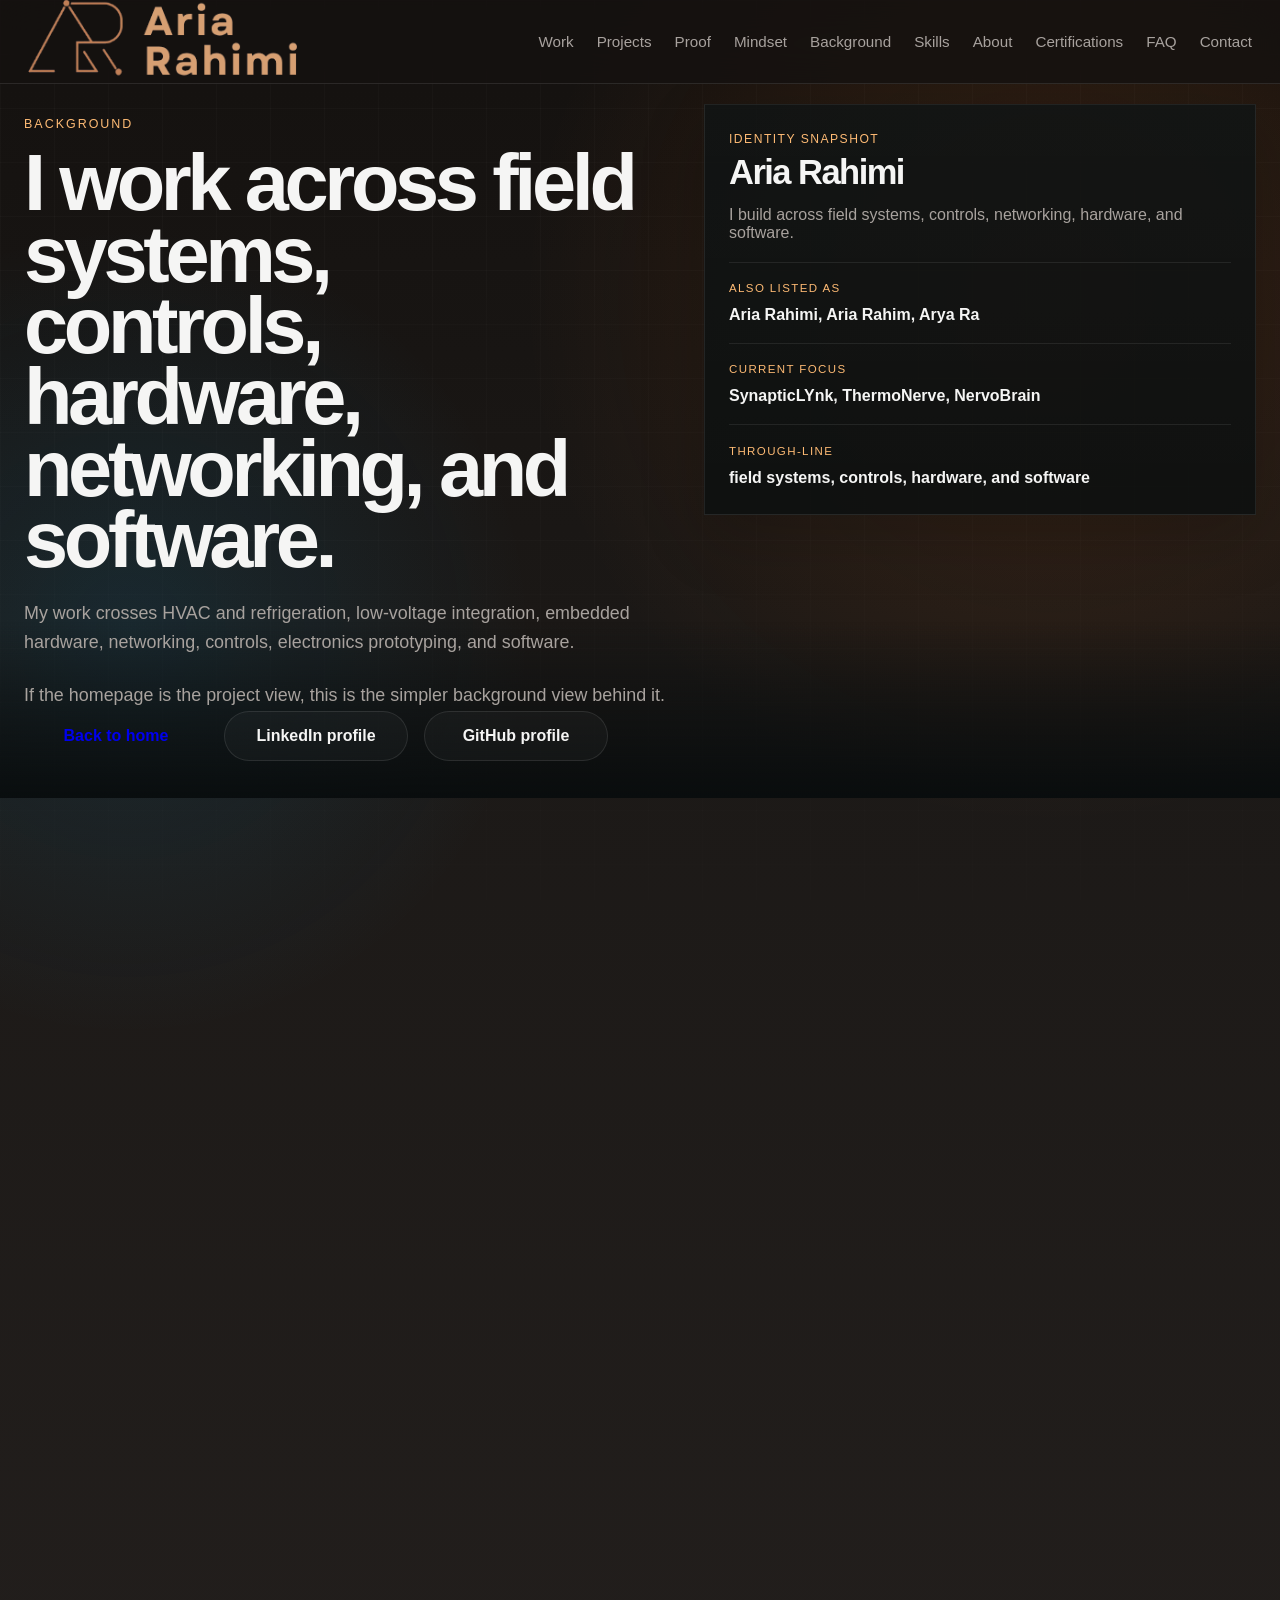
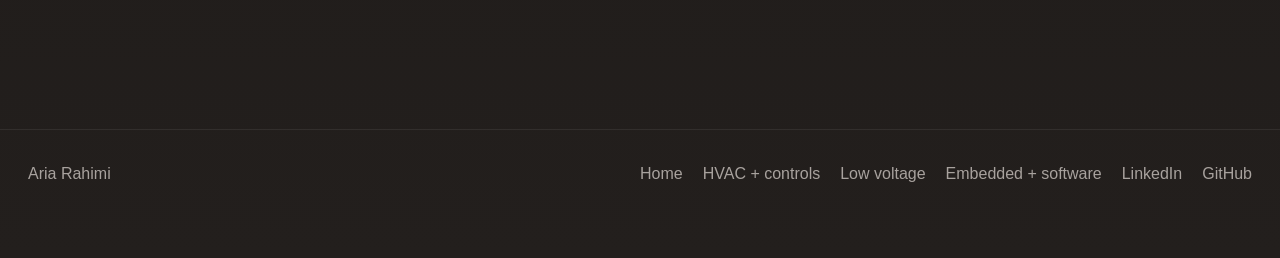
==== commit 6005a044: "Refresh site proof sections and responsive layout" ====
--- a/about-aria-rahimi.html
+++ b/about-aria-rahimi.html
@@ -1,12 +1,12 @@
 <!DOCTYPE html>
-<html lang="en">
+<html lang="en" class="dark">
 <head>
   <meta charset="UTF-8">
   <meta name="viewport" content="width=device-width, initial-scale=1.0">
   <title>About Aria Rahimi | Systems Builder Across HVAC, Low Voltage, Networking, and Software</title>
   <meta
     name="description"
-    content="About Aria Rahimi, also searched as Aria Rahim and Arya Ra, a systems builder across HVAC, low-voltage systems, networking, embedded hardware, cloud infrastructure, and full stack development."
+    content="About Aria Rahimi, a systems builder working across field systems, controls, networking, hardware, and software."
   >
   <meta name="author" content="Aria Rahimi">
   <meta name="robots" content="index, follow, max-snippet:-1, max-image-preview:large, max-video-preview:-1">
@@ -26,7 +26,7 @@
   <meta property="og:title" content="About Aria Rahimi | Systems Builder Across HVAC, Low Voltage, Networking, and Software">
   <meta
     property="og:description"
-    content="About Aria Rahimi, also searched as Aria Rahim and Arya Ra, a systems builder across HVAC, low-voltage systems, networking, embedded hardware, cloud infrastructure, and full stack development."
+    content="About Aria Rahimi, a systems builder working across field systems, controls, networking, hardware, and software."
   >
   <meta property="og:type" content="profile">
   <meta property="og:url" content="https://ariarahimi.com/about-aria-rahimi.html">
@@ -44,7 +44,7 @@
   <meta name="twitter:title" content="About Aria Rahimi | Systems Builder Across HVAC, Low Voltage, Networking, and Software">
   <meta
     name="twitter:description"
-    content="Identity and background page for Aria Rahimi, also searched as Aria Rahim and Arya Ra, across field systems, controls, hardware, networking, and software."
+    content="Background page for Aria Rahimi, covering field systems, controls, hardware, networking, and software."
   >
   <meta name="twitter:image" content="https://ariarahimi.com/og-image.svg">
   <meta name="twitter:image:alt" content="Aria Rahimi systems builder preview">
@@ -91,7 +91,7 @@
           "mainEntityOfPage": {
             "@id": "https://ariarahimi.com/about-aria-rahimi.html#page"
           },
-          "description": "Aria Rahimi is a systems builder working across HVAC, refrigeration, low-voltage controls, embedded hardware, networking, cloud infrastructure, databases, smart-home systems, website design, and full stack development.",
+          "description": "Aria Rahimi is a systems builder working across field systems, controls, networking, hardware, and software.",
           "knowsAbout": [
             "HVAC",
             "Refrigeration",
@@ -116,7 +116,7 @@
           "@id": "https://ariarahimi.com/about-aria-rahimi.html#page",
           "url": "https://ariarahimi.com/about-aria-rahimi.html",
           "name": "About Aria Rahimi",
-          "description": "Identity and background page for Aria Rahimi, also searched as Aria Rahim and Arya Ra, across field systems, controls, hardware, networking, and software.",
+          "description": "Background page for Aria Rahimi, covering field systems, controls, hardware, networking, and software.",
           "isPartOf": {
             "@id": "https://ariarahimi.com/#website"
           },
@@ -177,7 +177,10 @@
         <a href="index.html#work">Work</a>
         <a href="index.html#projects">Projects</a>
         <a href="index.html#proof">Proof</a>
+        <a href="index.html#mindset">Mindset</a>
+        <a href="index.html#background">Background</a>
         <a href="index.html#skills">Skills</a>
+        <a href="about-aria-rahimi.html">About</a>
         <a href="index.html#certifications">Certifications</a>
         <a href="index.html#faq">FAQ</a>
         <a href="index.html#contact">Contact</a>
@@ -190,13 +193,13 @@
       <div class="hero-inner">
         <div class="hero-copy">
           <p class="eyebrow">Background</p>
-          <h1>Aria Rahimi works across field systems, controls, hardware, networking, and software.</h1>
+          <h1>I work across field systems, controls, hardware, networking, and software.</h1>
           <p class="hero-text">
-            Aria Rahimi works across HVAC, refrigeration, low-voltage systems, smart-home integration, embedded hardware,
-            networking infrastructure, cloud-connected systems, databases, Home Assistant environments, controls, electronics prototyping, website design, and full stack development.
+            My work crosses HVAC and refrigeration, low-voltage integration, embedded hardware, networking, controls,
+            electronics prototyping, and software.
           </p>
           <p class="hero-text">
-            This About page exists to give Aria Rahimi one clear identity page for search, background, and public context, separate from the project-heavy homepage.
+            If the homepage is the project view, this is the simpler background view behind it.
           </p>
           <div class="hero-actions">
             <a class="button button-primary" href="index.html">Back to home</a>
@@ -209,10 +212,10 @@
           <div class="about-identity-panel">
             <span class="contact-label">Identity snapshot</span>
             <h2>Aria Rahimi</h2>
-            <p>Systems builder across HVAC, low-voltage controls, networking, cloud infrastructure, databases, embedded hardware, website design, and full stack development.</p>
+            <p>I build across field systems, controls, networking, hardware, and software.</p>
             <div class="about-identity-grid">
               <div>
-                <span class="surface-label">Search forms</span>
+                <span class="surface-label">Also listed as</span>
                 <strong>Aria Rahimi, Aria Rahim, Arya Ra</strong>
               </div>
               <div>
@@ -220,8 +223,8 @@
                 <strong>SynapticLYnk, ThermoNerve, NervoBrain</strong>
               </div>
               <div>
-                <span class="surface-label">Strength</span>
-                <strong>Field systems + software + controls</strong>
+                <span class="surface-label">Through-line</span>
+                <strong>field systems, controls, hardware, and software</strong>
               </div>
             </div>
           </div>
@@ -233,18 +236,18 @@
       <div class="section-inner">
         <div class="section-heading">
           <p class="eyebrow">Identity</p>
-          <h2>What Aria Rahimi builds</h2>
-          <p>A focused background page for the work, systems range, and public links behind the main site.</p>
+          <h2>What I build</h2>
+          <p>A background page for the work, the range, and the links behind the main site.</p>
         </div>
         <div class="work-layout">
           <div class="work-intro">
           <p>
-            Aria Rahimi is not only working in one lane. The work crosses field diagnostics, system integration,
-            controls, networking, hardware prototyping, and the software layer that supports real operations.
+            I do not work in one lane only. The work crosses field diagnostics, system integration, controls,
+            networking, hardware prototyping, and the software layer that supports real operations.
           </p>
           <p>
-            People searching for Aria Rahimi, Aria Rahim, or Arya Ra should be able to find one clear public identity that ties together the field background,
-            current systems work, and the software and website layer behind it.
+            I wanted one place where the field background, current systems work, and software side all connect
+            clearly.
           </p>
           </div>
           <div class="work-grid">
@@ -254,7 +257,7 @@
             </div>
             <div>
               <h3>Low-voltage and smart-home systems</h3>
-              <p>C-7 background, networking, sensors, AV, automation, Home Assistant, cloud-connected integrations, and system integration work.</p>
+              <p>C-7 background, networking, sensors, AV, automation, Home Assistant, and system integration work.</p>
             </div>
             <div>
               <h3>Hardware and software</h3>
--- a/styles.css
+++ b/styles.css
@@ -1,15 +1,55 @@
 :root {
-  --bg: #0e1111;
-  --bg-deep: #090b0b;
-  --surface: rgba(255, 255, 255, 0.035);
-  --surface-strong: rgba(255, 255, 255, 0.055);
-  --line: rgba(255, 255, 255, 0.1);
-  --line-strong: rgba(255, 255, 255, 0.18);
-  --text: #f6f1e8;
-  --muted: #bdb4a7;
-  --accent: #de7a31;
-  --accent-soft: #f0b270;
-  --cool: #90b9ba;
+  --card: #f8f4ee;
+  --ring: #b45309;
+  --input: #e4d9bc;
+  --muted: #f1e9da;
+  --accent: #f2daba;
+  --border: #e4d9bc;
+  --radius: 0.3rem;
+  --chart-1: #b45309;
+  --chart-2: #78716c;
+  --chart-3: #a16207;
+  --chart-4: #78716c;
+  --chart-5: #ca8a04;
+  --popover: #f8f4ee;
+  --primary: #b45309;
+  --sidebar: #f1e9da;
+  --font-mono: "Fira Code", monospace;
+  --font-sans: "Oxanium", sans-serif;
+  --secondary: #e4c090;
+  --background: #fdfbf7;
+  --font-serif: "Merriweather", serif;
+  --foreground: #4a3b33;
+  --destructive: #991b1b;
+  --shadow-blur: 3px;
+  --shadow-color: hsl(28 18% 25%);
+  --sidebar-ring: #b45309;
+  --shadow-spread: 0px;
+  --shadow-opacity: 0.18;
+  --sidebar-accent: #a16207;
+  --sidebar-border: #e4d9bc;
+  --card-foreground: #4a3b33;
+  --shadow-offset-x: 0px;
+  --shadow-offset-y: 2px;
+  --sidebar-primary: #b45309;
+  --muted-foreground: #78716c;
+  --accent-foreground: #57534e;
+  --popover-foreground: #4a3b33;
+  --primary-foreground: #ffffff;
+  --sidebar-foreground: #4a3b33;
+  --secondary-foreground: #57534e;
+  --destructive-foreground: #ffffff;
+  --sidebar-accent-foreground: #ffffff;
+  --sidebar-primary-foreground: #ffffff;
+  --bg: var(--background);
+  --bg-deep: #f6efe6;
+  --surface: rgba(74, 59, 51, 0.035);
+  --surface-strong: rgba(74, 59, 51, 0.055);
+  --line: rgba(74, 59, 51, 0.11);
+  --line-strong: rgba(74, 59, 51, 0.2);
+  --text: var(--foreground);
+  --accent-soft: var(--secondary);
+  --cool: #7c8f98;
   --section-max: 1320px;
   --page-gutter: clamp(1rem, 2.2vw, 1.5rem);
   --page-gutter-wide: clamp(1rem, 2.8vw, 1.75rem);
@@ -17,24 +57,78 @@
   --section-space-tight: clamp(2.75rem, 5vw, 4rem);
 }
 
+.dark {
+  --card: #292524;
+  --ring: #f97316;
+  --input: #44403c;
+  --muted: #201d1a;
+  --accent: #1e4252;
+  --border: #44403c;
+  --radius: 0.3rem;
+  --chart-1: #f97316;
+  --chart-2: #0ea5e9;
+  --chart-3: #eab308;
+  --chart-4: #a8a29e;
+  --chart-5: #78716c;
+  --popover: #292524;
+  --primary: #f97316;
+  --sidebar: #292524;
+  --secondary: #57534e;
+  --background: #1c1917;
+  --foreground: #f5f5f4;
+  --destructive: #dc2626;
+  --shadow-color: hsl(0 0% 5%);
+  --sidebar-ring: #f97316;
+  --sidebar-accent: #0ea5e9;
+  --sidebar-border: #44403c;
+  --card-foreground: #f5f5f4;
+  --sidebar-primary: #f97316;
+  --muted-foreground: #a8a29e;
+  --accent-foreground: #e7e5e4;
+  --popover-foreground: #f5f5f4;
+  --primary-foreground: #ffffff;
+  --sidebar-foreground: #f5f5f4;
+  --secondary-foreground: #e7e5e4;
+  --destructive-foreground: #ffffff;
+  --sidebar-accent-foreground: #0c2a4d;
+  --sidebar-primary-foreground: #ffffff;
+  --bg: var(--background);
+  --bg-deep: #151210;
+  --surface: rgba(245, 245, 244, 0.035);
+  --surface-strong: rgba(245, 245, 244, 0.055);
+  --line: rgba(245, 245, 244, 0.1);
+  --line-strong: rgba(245, 245, 244, 0.18);
+  --text: var(--foreground);
+  --muted: var(--muted-foreground);
+  --accent: var(--primary);
+  --accent-soft: #fdba74;
+  --cool: var(--sidebar-accent);
+}
+
 * {
   box-sizing: border-box;
 }
 
 html {
+  min-height: 100%;
   scroll-behavior: smooth;
+  background-color: var(--bg-deep);
+  overscroll-behavior-y: none;
 }
 
 body {
   margin: 0;
   min-height: 100vh;
+  min-height: 100dvh;
   font-family: "IBM Plex Sans", sans-serif;
   color: var(--text);
   overflow-x: hidden;
+  position: relative;
+  background-color: var(--bg-deep);
   background:
-    radial-gradient(circle at 82% 16%, rgba(222, 122, 49, 0.12), transparent 28%),
-    radial-gradient(circle at 10% 34%, rgba(144, 185, 186, 0.12), transparent 24%),
-    linear-gradient(180deg, #0a0d0d 0%, #0e1111 38%, #111616 100%);
+    radial-gradient(circle at 82% 16%, rgba(249, 115, 22, 0.14), transparent 28%),
+    radial-gradient(circle at 10% 34%, rgba(14, 165, 233, 0.12), transparent 24%),
+    linear-gradient(180deg, #14110f 0%, var(--bg) 38%, #231f1d 100%);
 }
 
 img,
@@ -59,9 +153,9 @@
   position: sticky;
   top: 0;
   z-index: 20;
-  border-bottom: 1px solid rgba(255, 255, 255, 0.06);
+  border-bottom: 1px solid var(--line);
   backdrop-filter: blur(18px);
-  background: rgba(10, 13, 13, 0.8);
+  background: rgba(21, 18, 16, 0.82);
 }
 
 .header-inner,
@@ -178,6 +272,7 @@
 .hero {
   position: relative;
   min-height: calc(100svh - 82px);
+  min-height: calc(100dvh - 82px);
   padding: clamp(0.45rem, 1.4vw, 0.8rem) 0 clamp(1.25rem, 2vw, 1.6rem);
   overflow: clip;
 }
@@ -188,6 +283,7 @@
   position: relative;
   z-index: 2;
   min-height: clamp(35rem, calc(100svh - 82px - 0.2rem), 52rem);
+  min-height: clamp(35rem, calc(100dvh - 82px - 0.2rem), 52rem);
   display: flex;
   align-items: flex-start;
 }
@@ -197,230 +293,95 @@
   z-index: 3;
   width: 100%;
   display: grid;
-  grid-template-columns: 1fr;
-  grid-template-rows: auto auto 1fr;
-  align-items: stretch;
+  grid-template-columns: minmax(0, 1fr) minmax(18rem, 27rem);
+  grid-template-areas:
+    "primary focus"
+    "secondary focus";
+  align-items: start;
   min-height: 100%;
-  gap: clamp(0.85rem, 2.4vh, 1.8rem);
+  gap: clamp(1rem, 2vw, 2.2rem);
   padding: clamp(0.65rem, 1.2vw, 0.85rem) 0 0.25rem;
   text-align: left;
 }
 
 .hero-copy-primary {
-  grid-row: 1;
+  grid-area: primary;
+  max-width: 40rem;
+  margin-bottom: 0;
+}
+
+.hero-copy-secondary {
+  grid-area: secondary;
   justify-self: start;
-  align-self: start;
-  max-width: 43rem;
-  margin-bottom: 0;
-}
-
-.hero-copy-secondary {
-  grid-row: 2;
-  justify-self: center;
-  width: min(100%, 46rem);
-  display: flex;
-  flex-direction: column;
-  align-items: center;
-  margin-top: clamp(0.45rem, 2vh, 1.25rem);
-  text-align: center;
-}
-
-.hero-tech-stack {
-  position: absolute;
-  top: clamp(3.4rem, 7vh, 4.2rem);
-  right: 0;
-  z-index: 3;
-  width: clamp(15rem, 34vw, 31rem);
+  width: min(100%, 40rem);
   display: flex;
   flex-direction: column;
   align-items: flex-start;
-  gap: 1rem;
-}
-
-.hero-tech-kicker {
+  margin-top: clamp(0.25rem, 1vh, 0.7rem);
+  text-align: left;
+}
+
+.hero-focus {
+  grid-area: focus;
+  justify-self: end;
+  width: min(100%, 26rem);
+  display: grid;
+  gap: 1.15rem;
+  align-self: center;
+  padding-top: clamp(1.5rem, 4vh, 3rem);
+}
+
+.hero-focus-intro {
+  max-width: 24rem;
+}
+
+.hero-focus-kicker {
   color: rgba(192, 238, 245, 0.78);
   font-size: 0.78rem;
   letter-spacing: 0.16em;
   text-transform: uppercase;
 }
 
-.hero-tech-orbit {
-  --orbit-scale: clamp(0.62rem, 0.34rem + 0.78vw, 1rem);
-  position: relative;
-  width: 100%;
-  aspect-ratio: 1;
-  font-size: var(--orbit-scale);
-}
-
-.hero-tech-rings {
-  position: absolute;
-  inset: 0;
-  width: 100%;
-  height: 100%;
-  overflow: visible;
-  animation: orbit-drift 30s linear infinite;
-}
-
-.hero-tech-ring,
-.hero-tech-axis {
-  fill: none;
-  stroke-linecap: round;
-}
-
-.hero-tech-ring-outer {
-  stroke: rgba(222, 122, 49, 0.28);
-  stroke-width: 8.5;
-  stroke-dasharray: 10 18;
-}
-
-.hero-tech-ring-mid {
-  stroke: rgba(240, 178, 112, 0.24);
-  stroke-width: 7.25;
-}
-
-.hero-tech-ring-core {
-  stroke: rgba(255, 179, 71, 0.24);
-  stroke-width: 6.25;
-}
-
-.hero-tech-axis {
-  stroke: rgba(240, 178, 112, 0.3);
-  stroke-width: 6.75;
-}
-
-.hero-tech-node-dot {
-  fill: #f0b270;
-  filter: drop-shadow(0 0 8px rgba(240, 178, 112, 0.82));
-}
-
-.hero-tech-node-dot-warm {
-  fill: #df7d31;
-  filter: drop-shadow(0 0 8px rgba(223, 125, 49, 0.78));
-}
-
-.hero-tech-core {
-  position: absolute;
-  inset: 50% auto auto 50%;
-  width: 10.8em;
-  padding: 1em 1em 0.95em;
-  border: 1px solid rgba(240, 178, 112, 0.22);
-  background:
-    linear-gradient(180deg, rgba(255, 255, 255, 0.03), rgba(255, 255, 255, 0.008)),
-    rgba(8, 12, 14, 0.5);
-  backdrop-filter: blur(12px);
-  box-shadow: 0 16px 38px rgba(0, 0, 0, 0.14);
-  text-align: center;
-  transform: translate(-50%, -50%);
-}
-
-.hero-tech-core span {
-  color: rgba(240, 206, 163, 0.8);
-  font-size: 0.72em;
-  letter-spacing: 0.14em;
-  text-transform: uppercase;
-}
-
-.hero-tech-core strong {
+.hero-focus-intro p {
+  margin: 0.7rem 0 0;
+  color: var(--muted);
+  line-height: 1.65;
+}
+
+.hero-focus-list {
+  display: grid;
+}
+
+.hero-focus-item {
+  display: grid;
+  grid-template-columns: auto minmax(0, 1fr);
+  gap: 0.35rem 1rem;
+  align-items: start;
+  padding: 0.9rem 0;
+  border-top: 1px solid rgba(255, 255, 255, 0.08);
+}
+
+.hero-focus-item:last-child {
+  border-bottom: 1px solid rgba(255, 255, 255, 0.08);
+}
+
+.hero-focus-index {
+  color: var(--accent-soft);
+  font-family: "Space Grotesk", sans-serif;
+  font-size: 0.92rem;
+}
+
+.hero-focus-copy strong {
   display: block;
-  margin-top: 0.45em;
-  font-size: 1.28em;
-  letter-spacing: -0.03em;
-}
-
-.hero-tech-core p {
-  margin: 0.45em 0 0;
+  font-size: 1.05rem;
+  letter-spacing: -0.02em;
+}
+
+.hero-focus-copy span {
+  display: block;
+  margin-top: 0.28rem;
   color: var(--muted);
-  font-size: 0.82em;
-  line-height: 1.5;
-}
-
-.hero-tech-track {
-  position: absolute;
-  inset: 0;
-  animation-timing-function: linear;
-  animation-iteration-count: infinite;
-}
-
-.hero-tech-track-outer {
-  animation-name: tech-orbit;
-  animation-duration: 30s;
-}
-
-.hero-tech-track-mid {
-  animation-name: tech-orbit-reverse;
-  animation-duration: 26s;
-}
-
-.hero-tech-track-diagonal {
-  animation-name: tech-orbit;
-  animation-duration: 34s;
-}
-
-.hero-tech-track-slow {
-  animation-duration: 34s;
-}
-
-.hero-tech-track-fast {
-  animation-duration: 24s;
-}
-
-.hero-tech-track-reverse {
-  animation-name: tech-orbit-reverse;
-}
-
-.hero-tech-track-outer .hero-tech-node {
-  animation: tech-counter-orbit 30s linear infinite;
-}
-
-.hero-tech-track-mid .hero-tech-node {
-  animation: tech-counter-orbit-reverse 26s linear infinite;
-}
-
-.hero-tech-track-diagonal .hero-tech-node {
-  animation: tech-counter-orbit 24s linear infinite;
-}
-
-.hero-tech-node {
-  position: absolute;
-  width: 11.8em;
-  padding: 0.9em 1em 0.8em;
-  border: 1px solid rgba(240, 178, 112, 0.16);
-  background:
-    linear-gradient(180deg, rgba(255, 255, 255, 0.032), rgba(255, 255, 255, 0.01)),
-    rgba(8, 12, 14, 0.46);
-  backdrop-filter: blur(10px);
-  box-shadow: 0 14px 34px rgba(0, 0, 0, 0.14);
-  transform-origin: center center;
-}
-
-.hero-tech-node strong {
-  display: block;
-  font-size: 1.08em;
-  letter-spacing: -0.02em;
-}
-
-.hero-tech-node span {
-  display: block;
-  margin-top: 0.3em;
-  color: var(--muted);
-  font-size: 0.84em;
-  line-height: 1.45;
-}
-
-.hero-tech-node-top {
-  top: 0.25em;
-  left: 50%;
-  transform: translateX(-50%);
-}
-
-.hero-tech-node-right {
-  top: 4.9em;
-  right: -1em;
-}
-
-.hero-tech-node-left {
-  left: -1em;
-  bottom: 2em;
+  line-height: 1.55;
 }
 
 .hero::after {
@@ -457,9 +418,9 @@
 
 h1 {
   margin: 0;
-  max-width: 12ch;
-  font-size: clamp(3.35rem, 7.3vw, 6.35rem);
-  line-height: 0.86;
+  max-width: 14ch;
+  font-size: clamp(3rem, 6.2vw, 5.4rem);
+  line-height: 0.9;
   letter-spacing: -0.055em;
   text-align: left;
 }
@@ -494,15 +455,15 @@
 }
 
 .hero-text-secondary {
-  margin: 0 auto 1.2rem;
-  text-align: center;
+  margin: 0 0 1.2rem;
+  text-align: left;
 }
 
 .hero-actions {
   display: flex;
   gap: 1rem;
   flex-wrap: wrap;
-  justify-content: center;
+  justify-content: flex-start;
   margin-top: 0;
 }
 
@@ -518,11 +479,6 @@
   text-decoration: none;
 }
 
-.button-primary {
-  background: var(--accent);
-  color: #17100a;
-}
-
 .button-secondary {
   color: var(--text);
   background: rgba(255, 255, 255, 0.03);
@@ -533,7 +489,7 @@
   display: flex;
   gap: 0.8rem;
   flex-wrap: wrap;
-  justify-content: center;
+  justify-content: flex-start;
   margin-top: 1.35rem;
 }
 
@@ -645,6 +601,10 @@
   border-top: 1px solid rgba(255, 255, 255, 0.07);
 }
 
+.section[id] {
+  scroll-margin-top: calc(82px + 1.25rem);
+}
+
 .hero + .section {
   padding-top: var(--section-space-tight);
   border-top-color: rgba(114, 211, 225, 0.08);
@@ -722,15 +682,47 @@
   font-size: 0.9rem;
 }
 
+.projects-overview {
+  display: grid;
+  grid-template-columns: minmax(0, 1fr) minmax(18rem, 24rem);
+  gap: 1.6rem;
+  align-items: end;
+  margin-bottom: 1rem;
+}
+
+.projects-overview p {
+  margin: 0;
+  max-width: 42rem;
+}
+
+.projects-overview-note {
+  padding: 0.95rem 0 0.15rem;
+  border-top: 1px solid rgba(255, 255, 255, 0.08);
+}
+
+.projects-overview-note span {
+  color: var(--accent-soft);
+  font-size: 0.72rem;
+  letter-spacing: 0.14em;
+  text-transform: uppercase;
+}
+
+.projects-overview-note strong {
+  display: block;
+  margin-top: 0.5rem;
+  font-size: 1.08rem;
+  line-height: 1.4;
+}
+
 .projects-list {
   margin-top: 0.8rem;
 }
 
 .project-row {
   display: grid;
-  grid-template-columns: minmax(4rem, 5rem) minmax(0, 1fr) minmax(9rem, 12rem);
-  gap: 1rem;
-  padding: 1.25rem 0;
+  grid-template-columns: minmax(3.5rem, 4.5rem) minmax(0, 1fr);
+  gap: 1.1rem;
+  padding: 1.45rem 0;
   border-top: 1px solid rgba(255, 255, 255, 0.08);
   align-items: start;
 }
@@ -743,19 +735,38 @@
   color: var(--accent-soft);
   font-family: "Space Grotesk", sans-serif;
   font-size: 0.95rem;
-}
-
-.project-note {
+  padding-top: 0.2rem;
+}
+
+.project-body h3 {
+  margin-bottom: 0.4rem;
+  font-size: 1.45rem;
+}
+
+.project-body p {
+  max-width: 44rem;
+}
+
+.project-meta-list {
+  display: flex;
+  gap: 0.6rem;
+  flex-wrap: wrap;
+  margin-top: 0.95rem;
+}
+
+.project-meta-list span {
+  padding: 0.45rem 0.68rem;
+  border: 1px solid rgba(255, 255, 255, 0.08);
+  background: rgba(255, 255, 255, 0.02);
   color: var(--muted);
-  font-size: 0.82rem;
+  font-size: 0.78rem;
   letter-spacing: 0.08em;
   text-transform: uppercase;
-  text-align: right;
 }
 
 .proof-stage {
   display: grid;
-  grid-template-columns: minmax(0, 1.12fr) minmax(0, 0.88fr);
+  grid-template-columns: 1fr;
   gap: 1rem;
   align-items: stretch;
 }
@@ -764,7 +775,7 @@
   position: relative;
   overflow: hidden;
   min-height: clamp(15rem, 30vw, 17rem);
-  padding: 1rem;
+  padding: 1.05rem;
   border: 1px solid rgba(255, 255, 255, 0.08);
   background:
     linear-gradient(180deg, rgba(255, 255, 255, 0.032), rgba(255, 255, 255, 0.015)),
@@ -781,12 +792,13 @@
   pointer-events: none;
 }
 
-.proof-panel-software {
-  grid-row: span 2;
-  min-height: clamp(30rem, 48vw, 37rem);
+.proof-title {
+  margin: 0.75rem 0 0;
+  font-size: 1.45rem;
 }
 
 .proof-meta,
+.proof-title,
 .proof-caption,
 .surface-frame,
 .hardware-frame,
@@ -811,8 +823,8 @@
   margin: 1rem 0 0;
   max-width: none;
   color: var(--muted);
-  font-size: 1.12rem;
-  line-height: 1.82;
+  font-size: 1rem;
+  line-height: 1.72;
 }
 
 .proof-caption p {
@@ -820,11 +832,55 @@
 }
 
 .proof-caption p + p {
-  margin-top: 0.95rem;
-}
-
-.proof-panel-software .proof-caption {
-  margin-top: 1rem;
+  margin-top: 0.75rem;
+}
+
+.proof-caption-tight {
+  max-width: 34rem;
+}
+
+.proof-panel-bench {
+  grid-column: 1 / -1;
+  display: grid;
+  grid-template-columns: 1fr;
+  gap: 1rem;
+  align-items: start;
+}
+
+.bench-gallery {
+  display: grid;
+  grid-template-columns: repeat(2, minmax(0, 1fr));
+  gap: 1rem;
+  align-items: stretch;
+}
+
+.proof-panel-bench .proof-title,
+.proof-panel-bench .proof-meta {
+  grid-column: 1 / -1;
+}
+
+.proof-panel-bench .bench-gallery {
+  margin-top: 0;
+}
+
+.proof-panel-bench .proof-caption {
+  margin-top: 0.2rem;
+  max-width: none;
+  align-self: start;
+}
+
+.proof-panel-software {
+  min-height: clamp(28rem, 42vw, 33rem);
+  overflow: visible;
+}
+
+.proof-panel-software,
+.proof-panel-hardware {
+  grid-column: 1 / -1;
+}
+
+.proof-panel-hardware {
+  overflow: visible;
 }
 
 .surface-frame,
@@ -837,8 +893,8 @@
 }
 
 .surface-frame {
-  min-height: clamp(25rem, 48vw, 30rem);
-  overflow: hidden;
+  min-height: clamp(22rem, 34vw, 26rem);
+  overflow: visible;
 }
 
 .surface-frame::after,
@@ -888,24 +944,72 @@
 
 .surface-layout {
   display: grid;
-  grid-template-columns: 5.8rem 1fr;
-  min-height: calc(30rem - 3.2rem);
+  grid-template-columns: 1fr;
+  min-height: calc(26rem - 3.2rem);
 }
 
 .surface-rail {
   display: grid;
+  grid-template-columns: repeat(auto-fit, minmax(8.5rem, 1fr));
   align-content: start;
   gap: 0.8rem;
-  padding: 1rem 0.85rem;
-  border-right: 1px solid rgba(255, 255, 255, 0.07);
+  padding: 1rem 1rem 0.95rem;
+  border-right: 0;
+  border-bottom: 1px solid rgba(255, 255, 255, 0.07);
+  position: sticky;
+  top: calc(5.1rem + 0.55rem);
+  z-index: 4;
+  background:
+    linear-gradient(180deg, rgba(28, 25, 23, 0.96), rgba(28, 25, 23, 0.9)),
+    rgba(28, 25, 23, 0.9);
+  backdrop-filter: blur(14px);
+  box-shadow: 0 12px 24px rgba(0, 0, 0, 0.18);
   color: var(--muted);
   font-size: 0.8rem;
   letter-spacing: 0.06em;
   text-transform: uppercase;
 }
 
+.surface-rail-button {
+  width: 100%;
+  min-width: 0;
+  padding: 0.6rem 0.7rem;
+  border: 1px solid transparent;
+  background: transparent;
+  color: inherit;
+  font: inherit;
+  font-size: inherit;
+  letter-spacing: inherit;
+  text-transform: inherit;
+  text-align: left;
+  cursor: pointer;
+}
+
+.surface-rail-button.is-active {
+  border-color: rgba(240, 178, 112, 0.24);
+  background: rgba(255, 255, 255, 0.035);
+  color: var(--text);
+}
+
+.surface-rail-button:hover,
+.surface-rail-button:focus-visible {
+  color: var(--text);
+}
+
+.surface-rail-button:focus-visible {
+  outline: 1px solid rgba(240, 178, 112, 0.42);
+  outline-offset: 0.14rem;
+}
+
 .surface-main {
+  min-width: 0;
   padding: 1rem;
+  scroll-margin-top: 7rem;
+}
+
+.surface-main-workspace {
+  display: grid;
+  gap: 1rem;
 }
 
 .surface-status {
@@ -926,6 +1030,73 @@
 .status-pill-live {
   border-color: rgba(222, 122, 49, 0.28);
   color: var(--accent-soft);
+}
+
+.status-pill-cool {
+  border-color: rgba(144, 185, 186, 0.26);
+  color: rgba(192, 238, 245, 0.88);
+}
+
+.status-pill-warm {
+  border-color: rgba(222, 122, 49, 0.28);
+  color: #ffd2a6;
+}
+
+.surface-overview {
+  margin-top: 1rem;
+}
+
+.surface-main-workspace .surface-overview {
+  margin-top: 0;
+}
+
+.surface-overview-header {
+  display: grid;
+  gap: 0.8rem;
+}
+
+.surface-overview-header p {
+  margin: 0;
+  color: var(--muted);
+  line-height: 1.6;
+  overflow-wrap: anywhere;
+}
+
+.surface-grid {
+  display: grid;
+  grid-template-columns: repeat(3, minmax(0, 1fr));
+  gap: 0.9rem;
+  margin-top: 1rem;
+}
+
+.surface-main-workspace .surface-grid {
+  margin-top: 0.85rem;
+}
+
+.surface-card {
+  padding: 0.9rem;
+  border: 1px solid rgba(255, 255, 255, 0.06);
+  background: rgba(255, 255, 255, 0.02);
+}
+
+.surface-card-label {
+  color: var(--muted);
+  font-size: 0.72rem;
+  letter-spacing: 0.12em;
+  text-transform: uppercase;
+}
+
+.surface-card strong {
+  display: block;
+  margin-top: 0.4rem;
+  font-size: 1.25rem;
+}
+
+.surface-card p {
+  margin: 0.45rem 0 0;
+  color: var(--muted);
+  line-height: 1.5;
+  overflow-wrap: anywhere;
 }
 
 .surface-wave {
@@ -963,6 +1134,111 @@
   margin-top: 1.2rem;
 }
 
+.surface-detail-layout {
+  display: grid;
+  grid-template-columns: 1fr;
+  gap: 1rem;
+  margin-top: 1.1rem;
+}
+
+.surface-workspace-grid {
+  display: grid;
+  grid-template-columns: minmax(0, 1.2fr) minmax(18rem, 0.8fr);
+  gap: 1rem;
+  align-items: start;
+}
+
+.surface-workspace-grid .surface-wave {
+  min-height: 8.6rem;
+  margin-top: 0;
+  padding: 1rem;
+  border: 1px solid rgba(255, 255, 255, 0.06);
+  border-top: 1px solid rgba(255, 255, 255, 0.06);
+  border-bottom: 1px solid rgba(255, 255, 255, 0.06);
+  background: rgba(255, 255, 255, 0.02);
+}
+
+.surface-list-workspace {
+  align-self: stretch;
+}
+
+.surface-list-workspace .surface-list-item {
+  min-height: calc((100% - 1.4rem) / 3);
+}
+
+.surface-inspector-workspace {
+  margin-top: 0;
+}
+
+.surface-list {
+  display: grid;
+  gap: 0.7rem;
+}
+
+.surface-list-item {
+  min-width: 0;
+  padding: 0.9rem;
+  border: 1px solid rgba(255, 255, 255, 0.06);
+  background: rgba(255, 255, 255, 0.02);
+  color: var(--text);
+  font: inherit;
+  text-align: left;
+  cursor: pointer;
+}
+
+.surface-list-item.is-active {
+  border-color: rgba(240, 178, 112, 0.24);
+  background: rgba(255, 255, 255, 0.04);
+}
+
+.surface-list-item strong,
+.surface-inspector strong {
+  display: block;
+  margin-top: 0.35rem;
+  font-size: 1rem;
+  line-height: 1.35;
+  overflow-wrap: anywhere;
+}
+
+.surface-list-item:hover,
+.surface-list-item:focus-visible {
+  border-color: rgba(255, 255, 255, 0.14);
+}
+
+.surface-list-item:focus-visible {
+  outline: 1px solid rgba(240, 178, 112, 0.42);
+  outline-offset: 0.16rem;
+}
+
+.surface-item-meta,
+.surface-item-status {
+  display: block;
+  color: var(--muted);
+  font-size: 0.72rem;
+  letter-spacing: 0.08em;
+  text-transform: uppercase;
+}
+
+.surface-item-status {
+  margin-top: 0.55rem;
+  color: var(--accent-soft);
+}
+
+.surface-inspector {
+  min-height: 100%;
+  padding: 1rem;
+  border: 1px solid rgba(255, 255, 255, 0.06);
+  background: rgba(255, 255, 255, 0.02);
+}
+
+.surface-inspector p {
+  margin: 0.75rem 0 0;
+  color: var(--muted);
+  line-height: 1.6;
+  overflow-wrap: anywhere;
+}
+
+
 .surface-columns > div {
   padding-top: 1rem;
   border-top: 1px solid rgba(255, 255, 255, 0.06);
@@ -988,11 +1264,567 @@
   line-height: 1.55;
 }
 
+.nerve-frame {
+  margin-top: 1rem;
+  border: 1px solid rgba(255, 255, 255, 0.08);
+  background: rgba(9, 12, 12, 0.9);
+}
+
+.nerve-tabs {
+  display: grid;
+  grid-template-columns: repeat(4, minmax(0, 1fr));
+  gap: 0.75rem;
+  padding: 0.95rem 1rem;
+  border-bottom: 1px solid rgba(255, 255, 255, 0.07);
+  background: rgba(255, 255, 255, 0.025);
+}
+
+.nerve-tab {
+  min-width: 0;
+  padding: 0.62rem 0.72rem;
+  border: 1px solid transparent;
+  background: transparent;
+  color: var(--muted);
+  font: inherit;
+  font-size: 0.78rem;
+  letter-spacing: 0.08em;
+  text-transform: uppercase;
+  text-align: left;
+  cursor: pointer;
+}
+
+.nerve-tab.is-active {
+  border-color: rgba(240, 178, 112, 0.24);
+  background: rgba(255, 255, 255, 0.04);
+  color: var(--text);
+}
+
+.nerve-tab:hover,
+.nerve-tab:focus-visible {
+  color: var(--text);
+}
+
+.nerve-tab:focus-visible {
+  outline: 1px solid rgba(240, 178, 112, 0.42);
+  outline-offset: 0.14rem;
+}
+
+.nerve-body {
+  display: grid;
+  grid-template-columns: minmax(0, 0.92fr) minmax(0, 1.08fr);
+  grid-template-areas:
+    "visual main"
+    "list inspector";
+  gap: 1rem;
+  padding: 1rem;
+  align-items: start;
+}
+
+.nerve-body-stack {
+  grid-template-columns: minmax(0, 1.08fr) minmax(18rem, 0.92fr);
+  gap: 1.1rem;
+}
+
+.nerve-body-authority {
+  grid-template-columns: minmax(0, 1fr) minmax(0, 1fr);
+  grid-template-areas:
+    "main main"
+    "visual visual"
+    "list inspector";
+}
+
+.nerve-visual {
+  min-height: 22rem;
+  margin: 0;
+  padding: 1.15rem 1rem 0.95rem;
+  border: 1px solid rgba(255, 255, 255, 0.06);
+  background:
+    radial-gradient(circle at 50% 35%, rgba(249, 115, 22, 0.09), transparent 38%),
+    rgba(255, 255, 255, 0.02);
+  display: grid;
+  place-items: center;
+}
+
+.nerve-visual-stack {
+  grid-area: visual;
+  min-height: 23.5rem;
+  padding: 0.8rem 0.8rem 0.8rem;
+}
+
+.nerve-visual-authority {
+  grid-area: visual;
+  min-height: 0;
+  padding: 1rem;
+}
+
+.nerve-visual img {
+  width: 100%;
+  max-height: 24rem;
+  object-fit: contain;
+}
+
+.authority-scene {
+  width: min(100%, 54rem);
+  margin: 0 auto;
+}
+
+.authority-layout {
+  display: grid;
+  grid-template-columns: minmax(0, 1fr) auto minmax(0, 1fr);
+  gap: 0.9rem;
+  align-items: stretch;
+}
+
+.authority-plane {
+  padding: 0.9rem;
+  border: 1px dashed rgba(255, 255, 255, 0.12);
+  border-radius: 1.2rem;
+  background: rgba(255, 255, 255, 0.018);
+}
+
+.authority-plane.is-active {
+  border-color: rgba(240, 178, 112, 0.3);
+  background: rgba(240, 178, 112, 0.035);
+}
+
+.authority-plane-header {
+  color: var(--accent-soft);
+  font-size: 0.68rem;
+  font-weight: 600;
+  letter-spacing: 0.16em;
+  text-transform: uppercase;
+}
+
+.authority-flow-stack {
+  display: grid;
+  gap: 0.58rem;
+  margin-top: 0.8rem;
+}
+
+.authority-cloud-grid {
+  display: grid;
+  grid-template-columns: repeat(2, minmax(0, 1fr));
+  gap: 0.7rem;
+  margin-top: 0.8rem;
+}
+
+.authority-card {
+  padding: 0.8rem 0.82rem;
+  border: 1px solid rgba(255, 255, 255, 0.08);
+  border-radius: 1rem;
+  background: rgba(11, 14, 15, 0.96);
+  min-width: 0;
+}
+
+.authority-card.is-active {
+  border-color: rgba(240, 178, 112, 0.36);
+  box-shadow:
+    0 0 0 1px rgba(240, 178, 112, 0.08),
+    0 10px 20px rgba(0, 0, 0, 0.18);
+  background: rgba(24, 19, 14, 0.98);
+}
+
+.authority-card-cloud-wide {
+  grid-column: 1 / -1;
+}
+
+.authority-card-kicker {
+  display: block;
+  color: var(--accent-soft);
+  font-size: 0.64rem;
+  font-weight: 600;
+  letter-spacing: 0.12em;
+  text-transform: uppercase;
+}
+
+.authority-card strong {
+  display: block;
+  margin-top: 0.34rem;
+  font-size: 1rem;
+  color: var(--text);
+}
+
+.authority-card p {
+  margin: 0.38rem 0 0;
+  color: var(--muted);
+  font-size: 0.82rem;
+  line-height: 1.42;
+}
+
+.authority-arrow {
+  position: relative;
+  justify-self: center;
+  width: 2px;
+  height: 1rem;
+  background: rgba(142, 151, 145, 0.5);
+}
+
+.authority-arrow::after {
+  content: "";
+  position: absolute;
+  left: 50%;
+  bottom: -0.1rem;
+  width: 0.58rem;
+  height: 0.58rem;
+  border-right: 2px solid rgba(142, 151, 145, 0.5);
+  border-bottom: 2px solid rgba(142, 151, 145, 0.5);
+  transform: translateX(-50%) rotate(45deg);
+}
+
+.authority-arrow.is-active {
+  background: rgba(240, 178, 112, 0.95);
+}
+
+.authority-arrow.is-active::after {
+  border-color: rgba(240, 178, 112, 0.95);
+}
+
+.authority-arrow-cloud {
+  grid-column: 1 / -1;
+}
+
+.authority-bridge {
+  display: grid;
+  align-items: center;
+  justify-items: center;
+  min-width: 7rem;
+  padding: 0 0.15rem;
+}
+
+.authority-bridge::before {
+  content: "";
+  width: 100%;
+  height: 2px;
+  background: linear-gradient(90deg, rgba(142, 151, 145, 0.45), rgba(142, 151, 145, 0.18));
+}
+
+.authority-bridge::after {
+  content: "";
+  width: 0.78rem;
+  height: 0.78rem;
+  margin-top: -0.48rem;
+  justify-self: end;
+  border-right: 2px solid rgba(142, 151, 145, 0.5);
+  border-bottom: 2px solid rgba(142, 151, 145, 0.5);
+  transform: rotate(-45deg);
+}
+
+.authority-bridge span {
+  margin: 0.5rem 0 0.42rem;
+  color: var(--accent-soft);
+  font-size: 0.62rem;
+  font-weight: 600;
+  letter-spacing: 0.14em;
+  text-transform: uppercase;
+  text-align: center;
+}
+
+.authority-bridge.is-active::before {
+  background: linear-gradient(90deg, rgba(240, 178, 112, 0.95), rgba(240, 178, 112, 0.2));
+}
+
+.authority-bridge.is-active::after {
+  border-color: rgba(240, 178, 112, 0.95);
+}
+
+.authority-footnote {
+  margin: 0.85rem 0 0;
+  color: var(--muted);
+  font-size: 0.82rem;
+  line-height: 1.45;
+}
+
+.nerve-main-authority {
+  grid-area: main;
+  gap: 0.75rem;
+}
+
+.nerve-main-authority .surface-status {
+  margin-bottom: 0.1rem;
+}
+
+.nerve-main-authority .surface-overview {
+  margin-top: 0;
+}
+
+.nerve-main-authority .surface-overview-header {
+  gap: 0.45rem;
+}
+
+.nerve-main-authority .surface-overview-header strong {
+  font-size: 1.32rem;
+}
+
+.nerve-main-authority .surface-overview-header p {
+  max-width: 46rem;
+  margin: 0;
+  font-size: 0.96rem;
+  line-height: 1.52;
+}
+
+.nerve-main-authority .surface-grid {
+  margin-top: 0.8rem;
+}
+
+.nerve-stack-scene {
+  position: relative;
+  width: min(100%, 26.5rem);
+  min-height: 24rem;
+  margin: 0 auto;
+  perspective: 1600px;
+}
+
+.nerve-stack-glow {
+  position: absolute;
+  left: 50%;
+  bottom: 0.9rem;
+  width: 76%;
+  height: 2.6rem;
+  transform: translateX(-50%);
+  border-radius: 999px;
+  background: radial-gradient(circle, rgba(14, 165, 233, 0.18), rgba(249, 115, 22, 0.12) 46%, transparent 72%);
+  filter: blur(18px);
+  opacity: 0.88;
+}
+
+.nerve-board {
+  position: absolute;
+  inset: auto 0 0;
+  margin: 0;
+  transform-style: preserve-3d;
+}
+
+.nerve-board img {
+  width: 100%;
+  height: auto;
+  max-height: none;
+  filter: drop-shadow(0 16px 30px rgba(0, 0, 0, 0.32));
+}
+
+.nerve-board figcaption {
+  position: absolute;
+  display: inline-flex;
+  align-items: center;
+  gap: 0.45rem;
+  padding: 0.42rem 0.72rem;
+  border: 1px solid rgba(255, 255, 255, 0.12);
+  border-radius: 999px;
+  background: rgba(17, 20, 19, 0.84);
+  color: var(--text);
+  font-size: 0.72rem;
+  letter-spacing: 0.1em;
+  text-transform: uppercase;
+  backdrop-filter: blur(12px);
+  white-space: nowrap;
+  box-shadow:
+    0 0 0 1px rgba(249, 115, 22, 0.08),
+    0 10px 24px rgba(0, 0, 0, 0.22);
+  z-index: 5;
+}
+
+.nerve-board figcaption::before {
+  content: "";
+  width: 0.42rem;
+  height: 0.42rem;
+  border-radius: 999px;
+  background: var(--accent);
+  box-shadow: 0 0 0 0.22rem rgba(249, 115, 22, 0.18);
+}
+
+.nerve-board figcaption::after {
+  display: none;
+}
+
+.nerve-board-main {
+  left: 11%;
+  right: 7%;
+  bottom: 0.1rem;
+  transform: rotateX(57deg) rotateY(-16deg) rotateZ(-6deg);
+  z-index: 1;
+}
+
+.nerve-board-main figcaption {
+  right: 0.9rem;
+  bottom: 0.4rem;
+  animation: nerve-label-pulse 4.2s ease-in-out infinite;
+}
+
+.nerve-board-core {
+  left: 21%;
+  right: 17%;
+  bottom: 2.35rem;
+  transform: rotateX(57deg) rotateY(-16deg) rotateZ(-6deg) scale(0.7);
+  z-index: 2;
+}
+
+.nerve-board-core figcaption {
+  display: none;
+}
+
+.nerve-board-screen {
+  left: 10%;
+  right: 6%;
+  bottom: 5rem;
+  transform: rotateX(57deg) rotateY(-16deg) rotateZ(-6deg) scale(1.04);
+  z-index: 3;
+}
+
+.nerve-board-screen figcaption {
+  left: 50%;
+  right: auto;
+  top: 0.95rem;
+  transform: translateX(-50%);
+}
+
+.nerve-core-callout {
+  position: absolute;
+  right: 0.55rem;
+  top: 8.35rem;
+  display: inline-flex;
+  align-items: center;
+  gap: 0.45rem;
+  padding: 0.34rem 0.64rem;
+  border: 1px solid rgba(255, 255, 255, 0.14);
+  border-radius: 999px;
+  background: rgba(17, 20, 19, 0.94);
+  color: var(--text);
+  font-size: 0.67rem;
+  letter-spacing: 0.1em;
+  text-transform: uppercase;
+  white-space: nowrap;
+  box-shadow:
+    0 0 0 1px rgba(249, 115, 22, 0.14),
+    0 0 18px rgba(249, 115, 22, 0.14),
+    0 10px 24px rgba(0, 0, 0, 0.26);
+  z-index: 6;
+  animation: nerve-label-pulse 4.2s ease-in-out infinite 0.35s;
+}
+
+.nerve-core-callout::before {
+  content: "";
+  width: 0.42rem;
+  height: 0.42rem;
+  border-radius: 999px;
+  background: var(--accent);
+  box-shadow: 0 0 0 0.22rem rgba(249, 115, 22, 0.18);
+}
+
+.nerve-main {
+  grid-area: main;
+  min-width: 0;
+  display: grid;
+  gap: 1rem;
+}
+
+.nerve-main-stack {
+  grid-area: main;
+  gap: 0.8rem;
+}
+
+.surface-overview-stack {
+  margin-top: 0.4rem;
+}
+
+.surface-overview-stack .surface-overview-header {
+  gap: 0.55rem;
+}
+
+.surface-overview-stack .surface-overview-header p {
+  max-width: 31ch;
+  font-size: 0.92rem;
+  line-height: 1.46;
+}
+
+.surface-grid-stack {
+  gap: 0.65rem;
+  margin-top: 0.75rem;
+}
+
+.surface-grid-stack .surface-card {
+  padding: 0.62rem 0.7rem;
+  min-height: 0;
+}
+
+.surface-grid-stack .surface-card strong {
+  margin-top: 0.3rem;
+  font-size: 1.04rem;
+}
+
+.surface-grid-stack .surface-card p {
+  margin-top: 0.3rem;
+  font-size: 0.88rem;
+  line-height: 1.34;
+}
+
+.nerve-detail-layout {
+  display: grid;
+  grid-template-columns: minmax(0, 0.9fr) minmax(0, 1.1fr);
+  gap: 1rem;
+}
+
+.nerve-panel-list {
+  grid-area: list;
+  display: grid;
+  grid-template-columns: 1fr;
+  gap: 0.75rem;
+  align-content: start;
+}
+
+.nerve-panel-list .surface-list-item {
+  min-height: 100%;
+  padding: 0.88rem 0.92rem;
+}
+
+.nerve-panel-list .surface-list-item strong {
+  font-size: 0.98rem;
+}
+
+.nerve-panel-list .surface-item-meta,
+.nerve-panel-list .surface-item-status {
+  font-size: 0.68rem;
+}
+
+.nerve-stack-list {
+  align-self: start;
+}
+
+.nerve-panel-inspector {
+  grid-area: inspector;
+  padding: 0.95rem 1rem;
+  align-self: start;
+}
+
+.nerve-stack-inspector {
+  padding: 0.95rem 1rem;
+}
+
+.nerve-panel-inspector p,
+.nerve-stack-inspector p {
+  line-height: 1.52;
+}
+
+.nerve-panel-inspector .surface-columns,
+.nerve-stack-inspector .surface-columns {
+  gap: 0.8rem;
+  margin-top: 1rem;
+}
+
+.nerve-panel-inspector .surface-columns strong,
+.nerve-stack-inspector .surface-columns strong {
+  font-size: 0.98rem;
+}
+
+.nerve-panel-inspector .surface-columns p,
+.nerve-stack-inspector .surface-columns p {
+  font-size: 0.92rem;
+  line-height: 1.45;
+}
+
 .hardware-frame {
   display: grid;
   grid-template-columns: 11rem 1fr;
   gap: 1rem;
-  min-height: 21rem;
+  min-height: 18.5rem;
   padding: 1rem;
 }
 
@@ -1092,11 +1924,19 @@
   overflow: hidden;
 }
 
+.bench-photo-lead img {
+  min-height: clamp(20rem, 32vw, 28rem);
+}
+
+.bench-photo-support img {
+  min-height: clamp(20rem, 32vw, 28rem);
+  filter: brightness(0.68) saturate(0.9);
+}
+
 .bench-photo img {
   display: block;
   width: 100%;
   height: auto;
-  min-height: 23rem;
   object-fit: cover;
 }
 
@@ -1522,6 +2362,7 @@
 .footer-links a,
 .hero-canvas,
 .method-step,
+.project-row,
 .proof-panel {
   transition:
     transform 220ms ease,
@@ -1560,13 +2401,10 @@
   outline-offset: 0.22rem;
 }
 
-.button-primary:hover,
-.button-primary:focus-visible {
-  background: #ec8a45;
-}
-
 .button-secondary:hover,
 .button-secondary:focus-visible {
+  background: var(--accent);
+  color: #17100a;
   border-color: rgba(255, 255, 255, 0.22);
 }
 
@@ -1576,6 +2414,12 @@
   background: rgba(255, 255, 255, 0.05);
 }
 
+.project-row:hover,
+.project-row:focus-within {
+  transform: translateX(4px);
+  border-color: rgba(255, 255, 255, 0.16);
+}
+
 .proof-panel:hover,
 .proof-panel:focus-within {
   transform: translateY(-3px);
@@ -1595,57 +2439,6 @@
 
   to {
     stroke-dashoffset: 0;
-  }
-}
-
-@keyframes orbit-drift {
-  0%,
-  100% {
-    transform: rotate(0deg);
-  }
-
-  50% {
-    transform: rotate(4deg);
-  }
-}
-
-@keyframes tech-orbit {
-  from {
-    transform: rotate(0deg);
-  }
-
-  to {
-    transform: rotate(360deg);
-  }
-}
-
-@keyframes tech-orbit-reverse {
-  from {
-    transform: rotate(360deg);
-  }
-
-  to {
-    transform: rotate(0deg);
-  }
-}
-
-@keyframes tech-counter-orbit {
-  from {
-    transform: rotate(0deg);
-  }
-
-  to {
-    transform: rotate(-360deg);
-  }
-}
-
-@keyframes tech-counter-orbit-reverse {
-  from {
-    transform: rotate(-360deg);
-  }
-
-  to {
-    transform: rotate(0deg);
   }
 }
 
@@ -1698,6 +2491,21 @@
   50% {
     opacity: 1;
     transform: scale(1.06);
+  }
+}
+
+@keyframes nerve-label-pulse {
+  0%, 100% {
+    box-shadow:
+      0 0 0 1px rgba(249, 115, 22, 0.08),
+      0 10px 24px rgba(0, 0, 0, 0.22);
+  }
+
+  50% {
+    box-shadow:
+      0 0 0 1px rgba(249, 115, 22, 0.14),
+      0 0 22px rgba(249, 115, 22, 0.22),
+      0 10px 24px rgba(0, 0, 0, 0.26);
   }
 }
 
@@ -1730,6 +2538,15 @@
     grid-template-columns: repeat(2, minmax(0, 1fr));
   }
 
+  .projects-overview,
+  .proof-panel-bench {
+    grid-template-columns: 1fr;
+  }
+
+  .bench-gallery {
+    grid-template-columns: repeat(2, minmax(0, 1fr));
+  }
+
   .hero {
     min-height: auto;
     padding-top: 1rem;
@@ -1743,43 +2560,37 @@
   .hero-inner {
     min-height: auto;
     display: grid;
-    grid-template-columns: minmax(0, 1fr) auto;
+    grid-template-columns: 1fr;
     gap: 1.4rem;
     align-items: start;
   }
 
   .hero-copy {
-    min-height: auto;
-    display: flex;
-    flex-direction: column;
-    align-items: flex-start;
-    gap: 1rem;
+    grid-template-columns: 1fr;
+    grid-template-areas:
+      "primary"
+      "secondary"
+      "focus";
+    gap: 1.1rem;
     padding: 0.7rem 0 0.35rem;
   }
 
   .hero-copy-primary {
-    max-width: 36rem;
+    max-width: 40rem;
+  }
+
+  .hero-focus {
+    width: min(100%, 34rem);
+    justify-self: start;
+    align-self: start;
+    padding-top: 0;
   }
 
   .hero-copy-secondary {
     width: min(100%, 38rem);
     align-items: flex-start;
-    margin-top: 0.95rem;
+    margin-top: 0.15rem;
     text-align: left;
-  }
-
-  .hero-tech-stack {
-    position: relative;
-    top: auto;
-    right: auto;
-    width: clamp(11.5rem, 25vw, 17rem);
-    justify-self: end;
-    align-self: start;
-    margin-top: 0.25rem;
-  }
-
-  .hero-tech-orbit {
-    --orbit-scale: clamp(0.46rem, 0.2rem + 0.72vw, 0.76rem);
   }
 
   .hero-text-secondary {
@@ -1801,18 +2612,29 @@
     min-height: 0;
   }
 
+  .proof-panel-bench {
+    grid-column: auto;
+  }
+
+  .proof-panel-bench .proof-caption {
+    margin-top: 0.85rem;
+  }
+
   .surface-layout,
+  .nerve-detail-layout,
   .hardware-frame,
+  .surface-detail-layout,
+  .surface-workspace-grid {
+    grid-template-columns: 1fr;
+  }
+
+  .surface-grid,
   .surface-columns {
-    grid-template-columns: 1fr;
+    grid-template-columns: repeat(2, minmax(0, 1fr));
   }
 
   .project-row {
-    grid-template-columns: 1fr;
-  }
-
-  .project-note {
-    text-align: left;
+    grid-template-columns: minmax(3rem, 4rem) minmax(0, 1fr);
   }
 
   .surface-rail {
@@ -1821,6 +2643,85 @@
     overflow-x: auto;
     border-right: 0;
     border-bottom: 1px solid rgba(255, 255, 255, 0.07);
+    top: calc(4.8rem + 0.45rem);
+  }
+
+  .nerve-body {
+    grid-template-columns: 1fr;
+    grid-template-areas:
+      "visual"
+      "main"
+      "list"
+      "inspector";
+  }
+
+  .nerve-body-stack {
+    grid-template-columns: 1fr;
+  }
+
+  .nerve-visual {
+    min-height: 0;
+  }
+
+  .nerve-visual-stack {
+    min-height: 23rem;
+  }
+
+  .nerve-stack-scene {
+    min-height: 21.5rem;
+  }
+
+  .authority-scene {
+    width: 100%;
+  }
+
+  .authority-layout {
+    grid-template-columns: 1fr;
+  }
+
+  .authority-bridge {
+    min-width: 0;
+    padding: 0.25rem 0;
+  }
+
+  .authority-bridge::before {
+    width: 2px;
+    height: 1rem;
+    background: rgba(142, 151, 145, 0.45);
+  }
+
+  .authority-bridge::after {
+    justify-self: center;
+    margin-top: -0.05rem;
+    transform: rotate(45deg);
+  }
+
+  .authority-bridge span {
+    margin: 0.45rem 0;
+  }
+
+  .authority-bridge.is-active::before {
+    background: rgba(240, 178, 112, 0.95);
+  }
+
+  .nerve-board-main {
+    left: 10%;
+    right: 5%;
+  }
+
+  .nerve-board-core {
+    left: 16%;
+    right: 12%;
+  }
+
+  .nerve-board-screen {
+    left: 11%;
+    right: 6%;
+  }
+
+  .nerve-core-callout {
+    right: 0.2rem;
+    top: 7.65rem;
   }
 
   .background-list {
@@ -1847,8 +2748,8 @@
   }
 
   h1 {
-    max-width: 10ch;
-    font-size: clamp(3rem, 9vw, 5rem);
+    max-width: 12ch;
+    font-size: clamp(2.8rem, 8vw, 4.6rem);
   }
 
   .hero-copy-primary,
@@ -1862,42 +2763,31 @@
     align-self: flex-start;
   }
 
-  .hero-tech-stack {
-    width: min(60vw, 15.25rem);
-    align-self: center;
-    align-items: center;
-    margin-top: 0.15rem;
-    margin-bottom: 0.15rem;
-  }
-
-  .hero-tech-kicker {
-    align-self: center;
-  }
-
-  .hero-tech-orbit {
-    --orbit-scale: clamp(0.38rem, 0.14rem + 0.95vw, 0.62rem);
+  .hero-focus {
+    width: min(100%, 32rem);
+    margin: 0;
   }
 
   .hero-copy-secondary {
     width: min(100%, 36rem);
-    align-self: center;
-    align-items: center;
-    text-align: center;
-    margin-inline: auto;
+    align-self: flex-start;
+    align-items: flex-start;
+    text-align: left;
+    margin-inline: 0;
   }
 
   .hero-copy {
-    align-items: center;
+    align-items: flex-start;
   }
 
   .hero-text-secondary {
-    text-align: center;
-    margin-inline: auto;
+    text-align: left;
+    margin-inline: 0;
   }
 
   .hero-actions,
   .hero-signals {
-    justify-content: center;
+    justify-content: flex-start;
   }
 
   .hero-canvas {
@@ -1912,6 +2802,57 @@
   .proof-caption {
     font-size: 1.02rem;
     line-height: 1.72;
+  }
+
+  .projects-overview-note strong {
+    max-width: 28rem;
+  }
+
+  .proof-meta {
+    align-items: flex-start;
+  }
+
+  .surface-rail {
+    grid-auto-flow: row;
+    grid-template-columns: repeat(2, minmax(0, 1fr));
+    grid-auto-columns: auto;
+    gap: 0.65rem;
+    overflow: visible;
+    padding: 0.9rem 1rem;
+    top: calc(4.7rem + 0.4rem);
+  }
+
+  .surface-rail-button,
+  .nerve-tab {
+    padding: 0.62rem 0.72rem;
+  }
+
+  .surface-main-workspace {
+    gap: 0.9rem;
+  }
+
+  .surface-grid,
+  .surface-columns {
+    gap: 0.8rem;
+  }
+
+  .surface-workspace-grid .surface-wave {
+    min-height: 7.8rem;
+  }
+
+  .nerve-tabs {
+    grid-template-columns: repeat(2, minmax(0, 1fr));
+    gap: 0.65rem;
+  }
+
+  .nerve-body,
+  .nerve-body-stack {
+    gap: 0.9rem;
+    padding: 0.9rem;
+  }
+
+  .nerve-visual-stack {
+    min-height: 21rem;
   }
 }
 
@@ -1985,8 +2926,8 @@
   }
 
   h1 {
-    max-width: 9ch;
-    font-size: clamp(2.8rem, 11vw, 4.5rem);
+    max-width: 11ch;
+    font-size: clamp(2.6rem, 10vw, 4.1rem);
   }
 
   .hero-canvas {
@@ -2022,12 +2963,38 @@
     grid-template-columns: 1fr;
   }
 
-  .hero-tech-stack {
-    width: min(72vw, 13.75rem);
-  }
-
-  .hero-tech-orbit {
-    --orbit-scale: clamp(0.3rem, 0.1rem + 1.05vw, 0.48rem);
+  .projects-overview {
+    gap: 1rem;
+  }
+
+  .project-row {
+    grid-template-columns: 1fr;
+    gap: 0.45rem;
+  }
+
+  .project-kicker {
+    padding-top: 0;
+  }
+
+  .project-body h3,
+  .proof-title {
+    font-size: 1.3rem;
+  }
+
+  .project-meta-list {
+    gap: 0.5rem;
+  }
+
+  .bench-photo img {
+    min-height: 18rem;
+  }
+
+  .bench-photo-support img {
+    min-height: 16rem;
+  }
+
+  .bench-gallery {
+    grid-template-columns: 1fr;
   }
 
   .hero-copy-secondary {
@@ -2036,6 +3003,115 @@
 
   .hero-signals {
     gap: 0.55rem;
+  }
+
+  .proof-meta {
+    display: grid;
+    grid-template-columns: 1fr;
+    gap: 0.3rem;
+  }
+
+  .surface-rail {
+    grid-auto-flow: row;
+    grid-template-columns: repeat(2, minmax(0, 1fr));
+    grid-auto-columns: auto;
+    gap: 0.55rem;
+    overflow: visible;
+    padding: 0.85rem 1rem;
+    top: calc(4.6rem + 0.35rem);
+  }
+
+  .surface-rail-button {
+    padding: 0.6rem 0.7rem;
+  }
+
+  .surface-main,
+  .surface-inspector,
+  .surface-list-item,
+  .surface-card,
+  .nerve-tab {
+    padding-left: 0.9rem;
+    padding-right: 0.9rem;
+  }
+
+  .nerve-tabs {
+    grid-template-columns: repeat(2, minmax(0, 1fr));
+    gap: 0.55rem;
+  }
+
+  .nerve-panel-list {
+    grid-template-columns: 1fr;
+  }
+
+  .surface-list-workspace .surface-list-item {
+    min-height: 0;
+  }
+
+  .surface-main-workspace {
+    gap: 0.8rem;
+  }
+
+  .surface-overview-header {
+    gap: 0.65rem;
+  }
+
+  .surface-grid,
+  .surface-columns {
+    grid-template-columns: 1fr;
+    gap: 0.7rem;
+  }
+
+  .surface-workspace-grid .surface-wave {
+    min-height: 7rem;
+    padding: 0.85rem;
+  }
+
+  .nerve-stack-list {
+    grid-template-columns: 1fr;
+  }
+
+  .surface-overview-stack .surface-overview-header p {
+    max-width: none;
+  }
+
+  .nerve-stack-scene {
+    width: min(100%, 24rem);
+    min-height: 19rem;
+  }
+
+  .authority-scene {
+    width: 100%;
+  }
+
+  .authority-cloud-grid {
+    grid-template-columns: 1fr;
+  }
+
+  .authority-card-cloud-wide {
+    grid-column: auto;
+  }
+
+  .nerve-board figcaption {
+    font-size: 0.68rem;
+  }
+
+  .nerve-board-main figcaption,
+  .nerve-board-screen figcaption {
+    right: 0.25rem;
+  }
+
+  .nerve-board-main figcaption::after {
+    width: 3rem;
+  }
+
+  .nerve-board-screen figcaption::after {
+    width: 3.1rem;
+  }
+
+  .nerve-core-callout {
+    top: 6.85rem;
+    right: 0.2rem;
+    font-size: 0.64rem;
   }
 
   .hero-signals span,
@@ -2056,10 +3132,6 @@
     min-height: 0;
   }
 
-  .project-row {
-    gap: 0.4rem;
-  }
-
   .about-page .about-hero {
     padding-top: 1rem;
   }
@@ -2091,14 +3163,6 @@
     gap: 0.85rem;
   }
 
-  .hero-tech-stack {
-    width: min(76vw, 12.5rem);
-  }
-
-  .hero-tech-orbit {
-    --orbit-scale: clamp(0.25rem, 0.08rem + 0.95vw, 0.4rem);
-  }
-
   .hero-canvas {
     inset: -0.75rem -28vw 0;
     opacity: 0.48;
@@ -2106,10 +3170,6 @@
 
   .hero-graphic {
     width: 210vw;
-  }
-
-  .hero-tech-orbit {
-    grid-template-columns: 1fr;
   }
 
   .proof-panel,
@@ -2121,6 +3181,90 @@
     padding: 1rem;
   }
 
+  .surface-rail {
+    grid-template-columns: 1fr;
+    top: calc(4.5rem + 0.3rem);
+  }
+
+  .nerve-tabs {
+    grid-template-columns: 1fr;
+  }
+
+  .nerve-visual-stack {
+    min-height: 18rem;
+  }
+
+  .nerve-stack-scene {
+    width: min(100%, 18rem);
+    min-height: 15.5rem;
+  }
+
+  .authority-scene {
+    width: 100%;
+  }
+
+  .authority-plane,
+  .authority-card {
+    padding-left: 0.72rem;
+    padding-right: 0.72rem;
+  }
+
+  .authority-card strong {
+    font-size: 0.95rem;
+  }
+
+  .authority-card p,
+  .authority-footnote {
+    font-size: 0.78rem;
+  }
+
+  .nerve-board-main {
+    bottom: 0.3rem;
+  }
+
+  .nerve-board-core {
+    bottom: 2.7rem;
+  }
+
+  .nerve-board-screen {
+    bottom: 5rem;
+  }
+
+  .nerve-board figcaption {
+    position: static;
+    margin-top: 0.45rem;
+    font-size: 0.64rem;
+  }
+
+  .nerve-core-callout {
+    position: static;
+    margin-top: 0.55rem;
+    justify-self: center;
+    font-size: 0.62rem;
+  }
+
+  .nerve-board figcaption::after {
+    display: none;
+  }
+
+  .surface-status {
+    gap: 0.45rem;
+  }
+
+  .status-pill {
+    width: 100%;
+    text-align: center;
+  }
+
+  .surface-grid,
+  .surface-columns {
+    gap: 0.75rem;
+  }
+
+  .project-meta-list span {
+    font-size: 0.74rem;
+  }
+
   .proof-caption {
     font-size: 0.98rem;
     line-height: 1.66;
